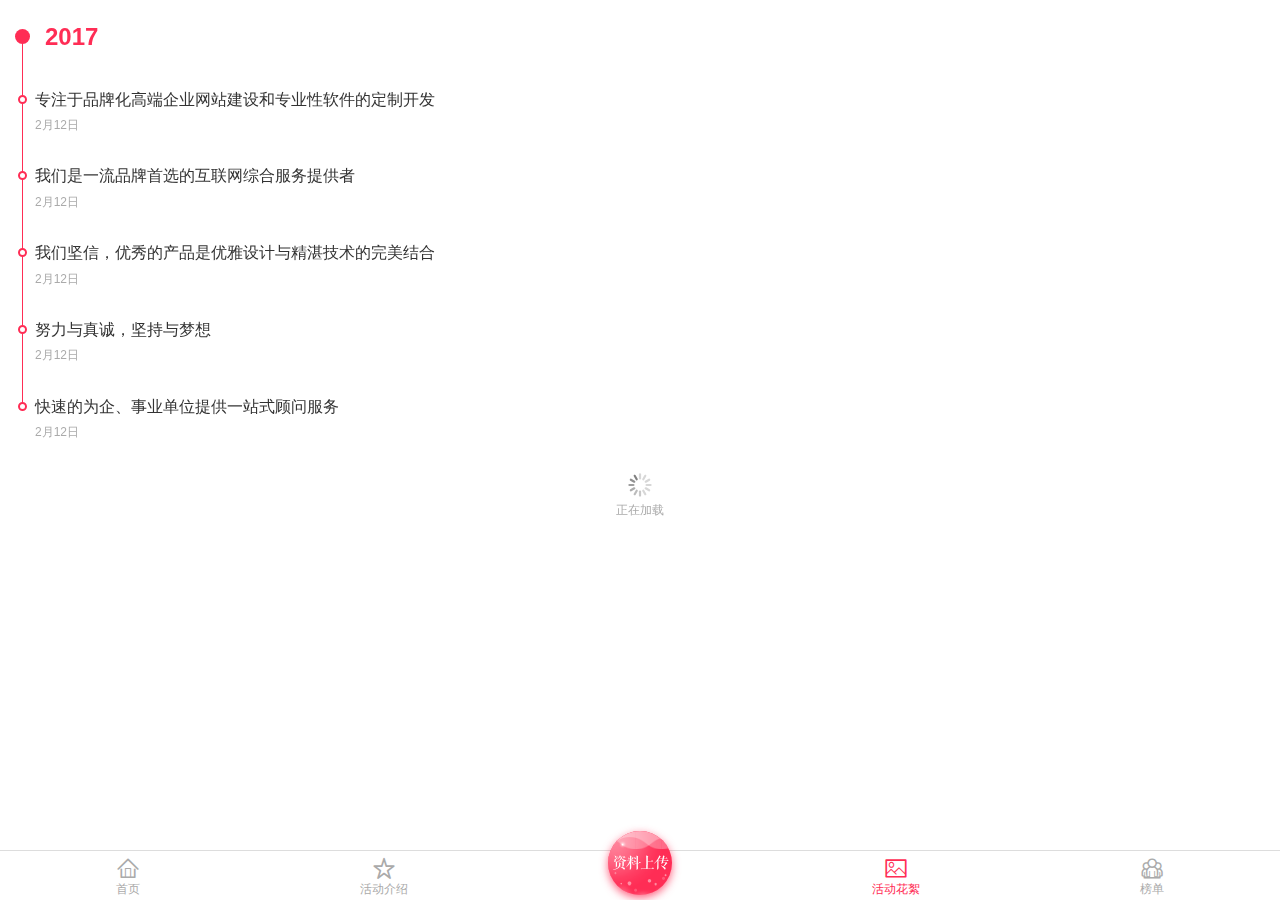
==== news.html @ be02c13d "2017-7-26" ====
<!DOCTYPE html>
<html>

<head>
    <meta charset="utf-8">
    <meta name="viewport" content="width=device-width, initial-scale=1, maximum-scale=1, minimum-scale=1, user-scalable=no, minimal-ui">
    <meta name="apple-mobile-web-app-status-bar-style" content="black">
    <meta name="apple-mobile-web-app-capable" content="yes">
    <meta name="format-detection" content="telephone=no">
    <title>活动花絮</title>
    <!-- CSS -->
    <link rel="stylesheet" href="icofont/style.css">
    <link rel="stylesheet" href="css/style.min.css">
    <!-- JS -->
    <script type="text/javascript" src="js/system.js"></script>

</head>


<body onload="loaded()">
    <!-- footer start -->
    <footer class="navbar">
        <div class="item waves-effect " data-href="index.html">
            <i class="icon-home"></i>
            <p>首页</p>
        </div>
        <div class="item waves-effect " data-href="about.html">
            <i class="icon-star"></i>
            <p>活动介绍</p>
        </div>
        <div class="item" data-href="upload.html">
            <div class="important-button">
                <div class="important-button-wave-1"></div>
                <div class="important-button-wave-2"></div>
                <div class="important-button-bubble-1"></div>
                <div class="important-button-bubble-2"></div>
                <img class="important-button-image" src="img/important-button-1.png" alt="">
                <img class="important-button-image" src="img/important-button-upload.png" alt="">
            </div>
        </div>
        <div class="item waves-effect active" data-href="news.html">
            <i class="icon-picture"></i>
            <p>活动花絮</p>
        </div>
        <div class="item waves-effect " data-href="rank.html">
            <i class="icon-group"></i>
            <p>榜单</p>
        </div>
    </footer>

    <!-- footer over -->
    <!-- main start -->
    <div class="main">
        <div class="scroller">
            <!-- list start -->
            <div class="list-news">
                <h2 class="year">2017</h2>
                <div class="item waves-effect" data-href="news-content.html">
                    <p class="title">专注于品牌化高端企业网站建设和专业性软件的定制开发</p>
                    <span class="date">2月12日</span>
                </div>
                <div class="item waves-effect" data-href="news-content.html">
                    <p class="title">我们是一流品牌首选的互联网综合服务提供者</p>
                    <span class="date">2月12日</span>
                </div>
                <div class="item waves-effect" data-href="news-content.html">
                    <p class="title">我们坚信，优秀的产品是优雅设计与精湛技术的完美结合</p>
                    <span class="date">2月12日</span>
                </div>
                <div class="item waves-effect" data-href="news-content.html">
                    <p class="title">努力与真诚，坚持与梦想</p>
                    <span class="date">2月12日</span>
                </div>
                <div class="item waves-effect" data-href="news-content.html">
                    <p class="title">快速的为企、事业单位提供一站式顾问服务</p>
                    <span class="date">2月12日</span>
                </div>
            </div>
            <div class="preloader">
                <div class="preloader-icon spin"></div>
                <p>正在加载</p>
            </div>
            <!-- list over -->
        </div>
    </div>
    <!-- main over -->

    <!-- JavaScript start -->
    <script type="text/javascript" src="js/jquery-1.9.1.min.js"></script>
    <script type="text/javascript" src="js/nprogress/nprogress.js"></script>
    <script type="text/javascript" src="js/iscroll/iscroll-probe.js"></script>
    <script type="text/javascript" src="js/swiper/swiper.min.js"></script>
    <script type="text/javascript" src="js/masonry/masonry.pkgd.min.js"></script>
    <script type="text/javascript" src="js/imagesloaded/imagesloaded.pkgd.min.js"></script>
    <script type="text/javascript" src="js/modalEffects/classie.js"></script>
    <script type="text/javascript" src="js/modalEffects/modalEffects.js"></script>
    <script type="text/javascript" src="js/waves/waves.min.js"></script>
    <script type="text/javascript" src="js/scripts.js"></script>
    <!-- JavaScript over -->

</body>

</html>
---- icofont/style.css ----
@font-face {
  font-family: 'icomoon';
  src:  url('fonts/icomoon.eot?hf4n5t');
  src:  url('fonts/icomoon.eot?hf4n5t#iefix') format('embedded-opentype'),
    url('fonts/icomoon.ttf?hf4n5t') format('truetype'),
    url('fonts/icomoon.woff?hf4n5t') format('woff'),
    url('fonts/icomoon.svg?hf4n5t#icomoon') format('svg');
  font-weight: normal;
  font-style: normal;
}

i {
  /* use !important to prevent issues with browser extensions that change fonts */
  font-family: 'icomoon' !important;
  speak: none;
  font-style: normal;
  font-weight: normal;
  font-variant: normal;
  text-transform: none;
  line-height: 1;

  /* Better Font Rendering =========== */
  -webkit-font-smoothing: antialiased;
  -moz-osx-font-smoothing: grayscale;
}

.icon-star:before {
  content: "\e900";
}
.icon-arrow-down:before {
  content: "\e902";
}
.icon-arrow-up:before {
  content: "\e903";
}
.icon-go:before {
  content: "\e904";
}
.icon-back:before {
  content: "\e905";
}
.icon-checkmark:before {
  content: "\e90a";
}
.icon-cancel:before {
  content: "\e90b";
}
.icon-plus:before {
  content: "\e913";
}
.icon-minus:before {
  content: "\e914";
}
.icon-cancel-2:before {
  content: "\e922";
}
.icon-prohibit:before {
  content: "\e924";
}
.icon-warning:before {
  content: "\e925";
}
.icon-group:before {
  content: "\e910";
}
.icon-search:before {
  content: "\e912";
}
.icon-picture:before {
  content: "\e923";
}
.icon-home:before {
  content: "\e901";
}
.icon-order-checkmark:before {
  content: "\e911";
}
.icon-order-cancel:before {
  content: "\e915";
}
.icon-gift:before {
  content: "\e907";
}
.icon-vote:before {
  content: "\e908";
}
.icon-fire:before {
  content: "\e906";
}
---- css/style.min.css ----
body,button,input,select,textarea{font-family:PingFang SC,Roboto,"Segoe UI","Helvetica Neue",Helvetica,Arial,sans-serif}.main,button,input,select,textarea{-webkit-box-sizing:border-box;background-color:#FFF}.alert,.preloader,.waves-circle,footer.navbar .item{text-align:center}.md-modal,img{max-width:100%}.flex-direction-column,.list .inner,.prompt{-webkit-box-orient:vertical;-webkit-box-direction:normal}*{-webkit-tap-highlight-color:transparent;-webkit-touch-callout:none}a,abbr,acronym,address,article,aside,audio,b,big,blockquote,body,button,canvas,caption,cite,code,dd,del,details,dfn,div,dl,dt,em,embed,fieldset,figcaption,figure,footer,form,h1,h2,h3,h4,h5,h6,header,hgroup,html,i,iframe,img,input,ins,kbd,label,legend,li,mark,menu,nav,object,ol,output,p,pre,q,ruby,s,samp,section,select,small,span,strike,strong,sub,summary,sup,table,tbody,td,textarea,tfoot,th,thead,time,tr,tt,u,ul,var,video{margin:0;padding:0}article,aside,details,figcaption,figure,footer,header,hgroup,main,nav,section,summary{display:block}html{-webkit-text-size-adjust:none;-ms-text-size-adjust:none;text-size-adjust:none}body,html{width:100%;height:100%}body{-webkit-user-select:none;-ms-user-select:none;-moz-user-select:none;user-select:none;-webkit-font-smoothing:antialiased;font-smoothing:antialiased;text-rendering:optimizeLegibility;-webkit-user-drag:none;-ms-touch-action:manipulation;touch-action:manipulation;word-wrap:break-word;overflow:hidden;font-size:16px;line-height:1.4;color:#333}a{text-decoration:none}a,button,img,input,select,textarea{border:0;outline:0}img{height:auto}textarea{resize:none;overflow:auto}button,input[type=button],input[type=reset],input[type=submit]{line-height:1}table{border-spacing:0;border-collapse:collapse}ul{list-style:none}em,i{font-style:normal}b,strong{font-weight:700}h1{font-size:30px}h2{font-size:24px}h3{font-size:18px}h4{font-size:16px}h5{font-size:14px}h6{font-size:12px}button,input,select,textarea{box-sizing:border-box;-webkit-appearance:none;-moz-appearance:none;appearance:none;font-size:16px}::-webkit-input-placeholder{color:#aaa;line-height:normal}[class*=icon-]:before,[class^=icon-]:before{font-family:icomoon!important;speak:none;display:block;line-height:1;font-style:normal;font-weight:400;font-variant:normal;text-transform:none;-webkit-font-smoothing:antialiased;-moz-osx-font-smoothing:grayscale}.main{-ms-box-sizing:border-box;box-sizing:border-box;position:absolute;z-index:1;top:0;left:0;right:0;bottom:0;overflow:hidden}footer.footer,footer.footer .footer-inner{-webkit-box-sizing:border-box;-ms-box-sizing:border-box}.main-gray{background-color:#F5F6F7}footer.footer,footer.navbar{bottom:0;left:0;background-color:#FFF;border-top:1px solid #DDD;z-index:2}footer.footer{box-sizing:border-box;position:absolute;width:100%;height:50px}footer.footer .footer-inner{box-sizing:border-box;display:-webkit-flex;display:-ms-flexbox;display:-webkit-box;display:flex;-webkit-align-items:center;-ms-flex-align:center;-webkit-box-align:center;align-items:center;-webkit-justify-content:space-between;-ms-justify-content:space-between;-webkit-box-pack:justify;-ms-flex-pack:justify;justify-content:space-between;height:49px;min-height:49px;padding:0 15px}footer.footer .cart{position:relative;margin-top:5px;padding-top:7px;color:#aeaeae}footer.footer .cart p{font-size:16px}footer.footer .cart .icon{width:24px;height:24px;color:#aeaeae;background-size:cover;background-position:center;background-repeat:no-repeat;background-image:url(../img/tabbar-icon-2@2x.png)}footer.footer .cart.active .icon{background-image:url(../img/tabbar-icon-2-active@2x.png)}footer.navbar{-webkit-box-sizing:border-box;-ms-box-sizing:border-box;box-sizing:border-box;display:-webkit-flex;display:-ms-flexbox;display:-webkit-box;display:flex;-webkit-align-items:stretch;-ms-flex-align:stretch;-webkit-box-align:stretch;align-items:stretch;position:absolute;width:100%;height:50px}footer.navbar .item{-webkit-flex:1;-ms-flex:1;-webkit-box-flex:1;flex:1;position:relative;padding-top:6px;color:#aaa}.alert,footer.navbar .item.active{color:#ff2d55}footer.navbar .item p{font-size:12px}footer.navbar .item i{display:block;width:22px;height:22px;margin:0 auto 2px;font-size:22px}.alert-block,.swiper-wrapper{display:-webkit-box;display:-ms-flexbox;display:-webkit-flex}#nprogress,footer.navbar~.main{margin-bottom:50px}footer.navbar .badge{position:absolute;left:-webkit-calc(50% + 5px);left:calc(50% + 5px);bottom:-webkit-calc(50% + 6px);bottom:calc(50% + 6px)}.spacing{height:15px}.scroller{-webkit-transform:translateZ(0);transform:translateZ(0);position:absolute;width:100%;min-height:100%}.iScrollVerticalScrollbar{position:absolute;z-index:2;top:3px;right:3px;bottom:3px;width:3px;overflow:hidden}.iScrollVerticalScrollbar.iScrollBothScrollbars{bottom:18px}.iScrollVerticalScrollbar .iScrollIndicator{position:absolute;width:100%;border-radius:3px;background-color:rgba(0,0,0,.3)}.bottom-modal-scroll{position:relative;z-index:1;width:100%;overflow:hidden}#nprogress,.toast{position:absolute}.nprogress-fade{-webkit-transition:all .3s linear;transition:all .3s linear;opacity:1}.nprogress-out{opacity:0}#nprogress{pointer-events:none;top:0;left:0;right:0;bottom:0;z-index:0}#nprogress .spinner{position:absolute;top:50%;left:50%;margin-top:-10px;margin-left:-10px}#nprogress .spinner-icon{width:20px;height:20px;-webkit-box-sizing:border-box;box-sizing:border-box;border:2px solid transparent;border-top-color:#ff2d55;border-left-color:#ff2d55;border-right-color:#ff2d55;border-radius:50%;-webkit-animation:nprogress-spinner .5s linear infinite;animation:nprogress-spinner .5s linear infinite}.modal-title,.toast{-webkit-box-sizing:border-box}@-webkit-keyframes nprogress-spinner{0%{-webkit-transform:rotate(0)}100%{-webkit-transform:rotate(360deg)}}@keyframes nprogress-spinner{0%{-webkit-transform:rotate(0);transform:rotate(0)}100%{-webkit-transform:rotate(360deg);transform:rotate(360deg)}}.alert{font-size:14px;padding:15px}.alert-red{color:#E74C3C}.alert-gray{color:#999}.alert-block{display:flex;-webkit-align-items:center;-ms-flex-align:center;-webkit-box-align:center;align-items:center;-webkit-justify-content:space-between;-ms-justify-content:space-between;-webkit-box-pack:justify;-ms-flex-pack:justify;justify-content:space-between;padding:12px;font-size:14px;color:#FFF;background-color:#ff2d55}.alert-block-orange{color:#FFF;background-color:#E67E22}span.label{display:-webkit-inline-box;display:-webkit-inline-flex;display:-ms-inline-flexbox;display:inline-flex;margin-right:5px;padding:0 6px;color:#FFF;background-color:#ff2d55;border-radius:4px;border:1px solid #ff2d55}span.label-red{background-color:#E74C3C}span.label-orange{background-color:#E67E22}span.label-yellow{background-color:#F1C40F}span.label-blue{background-color:#3498DB}span.label-outline{color:#ff2d55;border:1px solid #ff2d55;background-color:transparent}span.label-outline-gray{color:#aaa;border-color:#DDD}span.label-outline-red{color:#E74C3C;border-color:#E74C3C}span.label-outline-orange{color:#E67E22;border-color:#E67E22}span.label-outline-yellow{color:#F1C40F;border-color:#F1C40F}span.label-outline-blue{color:#3498DB;border-color:#3498DB}span.label-clear{padding:0;color:#ff2d55;background-color:transparent}span.label-round{padding-left:12px;padding-right:12px;border-radius:100px}span.label-large{line-height:26px}span.label-small{line-height:22px;font-size:14px}span.label-small.label-round{padding-left:8px;padding-right:8px}span.label-small.label-cancel{padding-right:4px}span.label-small.label-cancel i{margin-left:3px;font-size:16px;height:16px;margin-top:3px}span.label-mini{line-height:18px;font-size:12px}span.label-mini.label-round{padding-left:8px;padding-right:8px}span.label-mini.left-icon i{margin-right:3px;margin-top:3px}span.label-mini.right-icon i{margin-left:2px}span.label-cancel i{color:#E74C3C}span.label-cancel.active i{opacity:.5}span.label-translucent{opacity:.3}.badge{padding:2px 4px;color:#FFF;line-height:1;font-size:12px;border-radius:100px;background-color:#E74C3C}.toast{box-sizing:border-box;z-index:99;top:50%;left:15px;right:15px;padding:15px;color:#FFF;border-radius:4px;background-color:rgba(0,0,0,.75);pointer-events:none;-webkit-transition:all .3s ease-out;transition:all .3s ease-out;opacity:0;visibility:hidden;-webkit-transform:scale(.95) translateY(-50%);-ms-transform:scale(.95) translateY(-50%);transform:scale(.95) translateY(-50%)}.swiper-slide,.swiper-wrapper{position:relative;width:100%;height:100%}.toast.show{opacity:1;visibility:visible;-webkit-transform:scale(1) translateY(-50%);-ms-transform:scale(1) translateY(-50%);transform:scale(1) translateY(-50%)}.toast.toast-top{top:0;opacity:1;-webkit-transform:scale(1) translateY(-100%);-ms-transform:scale(1) translateY(-100%);transform:scale(1) translateY(-100%)}.toast.toast-top.show{top:15px;-webkit-transform:scale(1) translateY(0);-ms-transform:scale(1) translateY(0);transform:scale(1) translateY(0)}.toast.toast-bottom{top:auto;bottom:0;opacity:1;-webkit-transform:scale(1) translateY(100%);-ms-transform:scale(1) translateY(100%);transform:scale(1) translateY(100%)}.toast.toast-bottom.show{bottom:15px;-webkit-transform:scale(1) translateY(0);-ms-transform:scale(1) translateY(0);transform:scale(1) translateY(0)}.preloader{padding:15px 15px 30px}.preloader p{color:#aaa;font-size:12px}.preloader-icon{-webkit-transform-origin:50%;-ms-transform-origin:50%;transform-origin:50%;width:24px;height:24px;margin:0 auto 5px}.preloader-icon:after{display:block;content:"";width:100%;height:100%;background-image:url("data:image/svg+xml;charset=utf-8,%3Csvg%20viewBox%3D'0%200%20120%20120'%20xmlns%3D'http%3A%2F%2Fwww.w3.org%2F2000%2Fsvg'%20xmlns%3Axlink%3D'http%3A%2F%2Fwww.w3.org%2F1999%2Fxlink'%3E%3Cdefs%3E%3Cline%20id%3D'l'%20x1%3D'60'%20x2%3D'60'%20y1%3D'7'%20y2%3D'27'%20stroke%3D'%236c6c6c'%20stroke-width%3D'11'%20stroke-linecap%3D'round'%2F%3E%3C%2Fdefs%3E%3Cg%3E%3Cuse%20xlink%3Ahref%3D'%23l'%20opacity%3D'.27'%2F%3E%3Cuse%20xlink%3Ahref%3D'%23l'%20opacity%3D'.27'%20transform%3D'rotate(30%2060%2C60)'%2F%3E%3Cuse%20xlink%3Ahref%3D'%23l'%20opacity%3D'.27'%20transform%3D'rotate(60%2060%2C60)'%2F%3E%3Cuse%20xlink%3Ahref%3D'%23l'%20opacity%3D'.27'%20transform%3D'rotate(90%2060%2C60)'%2F%3E%3Cuse%20xlink%3Ahref%3D'%23l'%20opacity%3D'.27'%20transform%3D'rotate(120%2060%2C60)'%2F%3E%3Cuse%20xlink%3Ahref%3D'%23l'%20opacity%3D'.27'%20transform%3D'rotate(150%2060%2C60)'%2F%3E%3Cuse%20xlink%3Ahref%3D'%23l'%20opacity%3D'.37'%20transform%3D'rotate(180%2060%2C60)'%2F%3E%3Cuse%20xlink%3Ahref%3D'%23l'%20opacity%3D'.46'%20transform%3D'rotate(210%2060%2C60)'%2F%3E%3Cuse%20xlink%3Ahref%3D'%23l'%20opacity%3D'.56'%20transform%3D'rotate(240%2060%2C60)'%2F%3E%3Cuse%20xlink%3Ahref%3D'%23l'%20opacity%3D'.66'%20transform%3D'rotate(270%2060%2C60)'%2F%3E%3Cuse%20xlink%3Ahref%3D'%23l'%20opacity%3D'.75'%20transform%3D'rotate(300%2060%2C60)'%2F%3E%3Cuse%20xlink%3Ahref%3D'%23l'%20opacity%3D'.85'%20transform%3D'rotate(330%2060%2C60)'%2F%3E%3C%2Fg%3E%3C%2Fsvg%3E");background-position:50%;background-size:100%;background-repeat:no-repeat}.preloader-icon.spin:after{-webkit-animation:spin 1s steps(12,end) infinite;animation:spin 1s steps(12,end) infinite}.animated{-webkit-animation-duration:1s;animation-duration:1s;-webkit-animation-fill-mode:both;animation-fill-mode:both}.delay-short{-webkit-animation-delay:.5s;animation-delay:.5s}.delay-medium{-webkit-animation-delay:1s;animation-delay:1s}.delay-long{-webkit-animation-delay:1.5s;animation-delay:1.5s}@-webkit-keyframes fadeIn{0%{opacity:0}100%{opacity:1}}@keyframes fadeIn{0%{opacity:0}100%{opacity:1}}.fadeIn{-webkit-animation-name:fadeIn;animation-name:fadeIn}@-webkit-keyframes bounceIn{20%,40%,60%,80%,from,to{-webkit-animation-timing-function:cubic-bezier(.215,.61,.355,1);animation-timing-function:cubic-bezier(.215,.61,.355,1)}0%{opacity:0;-webkit-transform:scale3d(.3,.3,.3);transform:scale3d(.3,.3,.3)}20%{-webkit-transform:scale3d(1.1,1.1,1.1);transform:scale3d(1.1,1.1,1.1)}40%{-webkit-transform:scale3d(.9,.9,.9);transform:scale3d(.9,.9,.9)}60%{opacity:1;-webkit-transform:scale3d(1.03,1.03,1.03);transform:scale3d(1.03,1.03,1.03)}80%{-webkit-transform:scale3d(.97,.97,.97);transform:scale3d(.97,.97,.97)}to{opacity:1;-webkit-transform:scale3d(1,1,1);transform:scale3d(1,1,1)}}@keyframes bounceIn{20%,40%,60%,80%,from,to{-webkit-animation-timing-function:cubic-bezier(.215,.61,.355,1);animation-timing-function:cubic-bezier(.215,.61,.355,1)}0%{opacity:0;-webkit-transform:scale3d(.3,.3,.3);transform:scale3d(.3,.3,.3)}20%{-webkit-transform:scale3d(1.1,1.1,1.1);transform:scale3d(1.1,1.1,1.1)}40%{-webkit-transform:scale3d(.9,.9,.9);transform:scale3d(.9,.9,.9)}60%{opacity:1;-webkit-transform:scale3d(1.03,1.03,1.03);transform:scale3d(1.03,1.03,1.03)}80%{-webkit-transform:scale3d(.97,.97,.97);transform:scale3d(.97,.97,.97)}to{opacity:1;-webkit-transform:scale3d(1,1,1);transform:scale3d(1,1,1)}}.bounceIn{-webkit-animation-name:bounceIn;animation-name:bounceIn;-webkit-animation-duration:.75s;animation-duration:.75s}@-webkit-keyframes fadeInUp{from{opacity:0;-webkit-transform:translate3d(0,40px,0);transform:translate3d(0,40px,0)}to{opacity:1;-webkit-transform:none;transform:none}}@keyframes fadeInUp{from{opacity:0;-webkit-transform:translate3d(0,40px,0);transform:translate3d(0,40px,0)}to{opacity:1;-webkit-transform:none;transform:none}}.fadeInUp{-webkit-animation-name:fadeInUp;animation-name:fadeInUp}@-webkit-keyframes fadeInDown{from{opacity:0;-webkit-transform:translate3d(0,-40px,0);transform:translate3d(0,-40px,0)}to{opacity:1;-webkit-transform:none;transform:none}}@keyframes fadeInDown{from{opacity:0;-webkit-transform:translate3d(0,-40px,0);transform:translate3d(0,-40px,0)}to{opacity:1;-webkit-transform:none;transform:none}}.fadeInDown{-webkit-animation-name:fadeInDown;animation-name:fadeInDown}@-webkit-keyframes spin{100%{-webkit-transform:rotate(360deg)}}@keyframes spin{100%{-webkit-transform:rotate(360deg);transform:rotate(360deg)}}.swiper-container{margin:0 auto;position:relative;overflow:hidden;z-index:1}.swiper-container-no-flexbox .swiper-slide{float:left}.swiper-container-vertical>.swiper-wrapper{-webkit-box-orient:vertical;-ms-flex-direction:column;-webkit-flex-direction:column;flex-direction:column}.swiper-wrapper{z-index:1;display:flex;-webkit-transition-property:-webkit-transform;transition-property:-webkit-transform;transition-property:transform;transition-property:transform,-webkit-transform;-webkit-box-sizing:content-box;box-sizing:content-box}.modal-title,.swiper-pagination{display:-webkit-flex;display:-ms-flexbox;display:-webkit-box}.swiper-container-android .swiper-slide,.swiper-wrapper{-webkit-transform:translate3d(0,0,0);-ms-transform:translate3d(0,0,0);transform:translate3d(0,0,0)}.swiper-container-multirow>.swiper-wrapper{-webkit-box-lines:multiple;-moz-box-lines:multiple;-ms-flex-wrap:wrap;-webkit-flex-wrap:wrap;flex-wrap:wrap}.swiper-container-free-mode>.swiper-wrapper{-webkit-transition-timing-function:ease-out;transition-timing-function:ease-out;margin:0 auto}.swiper-slide{-webkit-flex-shrink:0;-ms-flex:0 0 auto;-ms-flex-negative:0;flex-shrink:0}.swiper-container-autoheight,.swiper-container-autoheight .swiper-slide{height:auto}.swiper-container-autoheight .swiper-wrapper{-webkit-box-align:start;-ms-flex-align:start;-webkit-align-items:flex-start;align-items:flex-start;-webkit-transition-property:-webkit-transform,height;-webkit-transition-property:height,-webkit-transform;transition-property:height,-webkit-transform;transition-property:transform,height;transition-property:transform,height,-webkit-transform}.swiper-container .swiper-notification{position:absolute;left:0;top:0;pointer-events:none;opacity:0;z-index:-1000}.swiper-wp8-horizontal{-ms-touch-action:pan-y;touch-action:pan-y}.swiper-wp8-vertical{-ms-touch-action:pan-x;touch-action:pan-x}.swiper-button-next,.swiper-button-prev{position:absolute;top:50%;width:27px;height:44px;margin-top:-22px;z-index:10;cursor:pointer;background-size:27px 44px;background-position:center;background-repeat:no-repeat}.swiper-button-next.swiper-button-disabled,.swiper-button-prev.swiper-button-disabled{opacity:.35;cursor:auto;pointer-events:none}.swiper-button-prev,.swiper-container-rtl .swiper-button-next{background-image:url("data:image/svg+xml;charset=utf-8,%3Csvg%20xmlns%3D'http%3A%2F%2Fwww.w3.org%2F2000%2Fsvg'%20viewBox%3D'0%200%2027%2044'%3E%3Cpath%20d%3D'M0%2C22L22%2C0l2.1%2C2.1L4.2%2C22l19.9%2C19.9L22%2C44L0%2C22L0%2C22L0%2C22z'%20fill%3D'%23007aff'%2F%3E%3C%2Fsvg%3E");left:10px;right:auto}.swiper-button-prev.swiper-button-black,.swiper-container-rtl .swiper-button-next.swiper-button-black{background-image:url("data:image/svg+xml;charset=utf-8,%3Csvg%20xmlns%3D'http%3A%2F%2Fwww.w3.org%2F2000%2Fsvg'%20viewBox%3D'0%200%2027%2044'%3E%3Cpath%20d%3D'M0%2C22L22%2C0l2.1%2C2.1L4.2%2C22l19.9%2C19.9L22%2C44L0%2C22L0%2C22L0%2C22z'%20fill%3D'%23000000'%2F%3E%3C%2Fsvg%3E")}.swiper-button-prev.swiper-button-white,.swiper-container-rtl .swiper-button-next.swiper-button-white{background-image:url("data:image/svg+xml;charset=utf-8,%3Csvg%20xmlns%3D'http%3A%2F%2Fwww.w3.org%2F2000%2Fsvg'%20viewBox%3D'0%200%2027%2044'%3E%3Cpath%20d%3D'M0%2C22L22%2C0l2.1%2C2.1L4.2%2C22l19.9%2C19.9L22%2C44L0%2C22L0%2C22L0%2C22z'%20fill%3D'%23ffffff'%2F%3E%3C%2Fsvg%3E")}.swiper-button-next,.swiper-container-rtl .swiper-button-prev{background-image:url("data:image/svg+xml;charset=utf-8,%3Csvg%20xmlns%3D'http%3A%2F%2Fwww.w3.org%2F2000%2Fsvg'%20viewBox%3D'0%200%2027%2044'%3E%3Cpath%20d%3D'M27%2C22L27%2C22L5%2C44l-2.1-2.1L22.8%2C22L2.9%2C2.1L5%2C0L27%2C22L27%2C22z'%20fill%3D'%23007aff'%2F%3E%3C%2Fsvg%3E");right:10px;left:auto}.swiper-button-next.swiper-button-black,.swiper-container-rtl .swiper-button-prev.swiper-button-black{background-image:url("data:image/svg+xml;charset=utf-8,%3Csvg%20xmlns%3D'http%3A%2F%2Fwww.w3.org%2F2000%2Fsvg'%20viewBox%3D'0%200%2027%2044'%3E%3Cpath%20d%3D'M27%2C22L27%2C22L5%2C44l-2.1-2.1L22.8%2C22L2.9%2C2.1L5%2C0L27%2C22L27%2C22z'%20fill%3D'%23000000'%2F%3E%3C%2Fsvg%3E")}.swiper-button-next.swiper-button-white,.swiper-container-rtl .swiper-button-prev.swiper-button-white{background-image:url("data:image/svg+xml;charset=utf-8,%3Csvg%20xmlns%3D'http%3A%2F%2Fwww.w3.org%2F2000%2Fsvg'%20viewBox%3D'0%200%2027%2044'%3E%3Cpath%20d%3D'M27%2C22L27%2C22L5%2C44l-2.1-2.1L22.8%2C22L2.9%2C2.1L5%2C0L27%2C22L27%2C22z'%20fill%3D'%23ffffff'%2F%3E%3C%2Fsvg%3E")}.swiper-pagination{display:flex;-webkit-align-items:center;-ms-flex-align:center;-webkit-box-align:center;align-items:center;-webkit-justify-content:center;-ms-justify-content:center;-webkit-box-pack:center;-ms-flex-pack:center;justify-content:center;position:absolute;padding:12px 0;-webkit-transition:.3s;transition:.3s;-webkit-transform:translate3d(0,0,0);-ms-transform:translate3d(0,0,0);transform:translate3d(0,0,0);z-index:2}.swiper-pagination.swiper-pagination-hidden{opacity:0}.swiper-container-horizontal>.swiper-pagination-bullets,.swiper-pagination-custom,.swiper-pagination-fraction{left:0;bottom:0;width:100%}.swiper-pagination-bullet{width:6px;height:6px;display:inline-block;border-radius:100%;background-color:#000;opacity:.15}button.swiper-pagination-bullet{border:none;margin:0;padding:0;-webkit-box-shadow:none;box-shadow:none;-moz-appearance:none;-ms-appearance:none;-webkit-appearance:none;appearance:none}.swiper-pagination-clickable .swiper-pagination-bullet{cursor:pointer}.swiper-pagination-bullet-active{opacity:1;background:#ff2d55}.swiper-container-vertical>.swiper-pagination-bullets{right:10px;top:50%;-webkit-transform:translate3d(0,-50%,0);-ms-transform:translate3d(0,-50%,0);transform:translate3d(0,-50%,0)}.swiper-container-vertical>.swiper-pagination-bullets .swiper-pagination-bullet{margin:5px 0;display:block}.swiper-container-horizontal>.swiper-pagination-bullets .swiper-pagination-bullet{margin:0 3px}.swiper-pagination-progress{background:rgba(0,0,0,.25);position:absolute}.swiper-pagination-progress .swiper-pagination-progressbar{background:#ff2d55;position:absolute;left:0;top:0;width:100%;height:100%;-webkit-transform:scale(0);-ms-transform:scale(0);transform:scale(0);-webkit-transform-origin:left top;-ms-transform-origin:left top;transform-origin:left top}.swiper-container-rtl .swiper-pagination-progress .swiper-pagination-progressbar{-webkit-transform-origin:right top;-ms-transform-origin:right top;transform-origin:right top}.swiper-container-horizontal>.swiper-pagination-progress{width:100%;height:4px;left:0;top:0}.swiper-container-vertical>.swiper-pagination-progress{width:4px;height:100%;left:0;top:0}.swiper-pagination-progress.swiper-pagination-white{background:rgba(255,255,255,.5)}.swiper-pagination-progress.swiper-pagination-white .swiper-pagination-progressbar{background:#fff}.swiper-pagination-progress.swiper-pagination-black .swiper-pagination-progressbar{background:#000}.swiper-container-3d{-webkit-perspective:1200px;perspective:1200px}.swiper-container-3d .swiper-cube-shadow,.swiper-container-3d .swiper-slide,.swiper-container-3d .swiper-slide-shadow-bottom,.swiper-container-3d .swiper-slide-shadow-left,.swiper-container-3d .swiper-slide-shadow-right,.swiper-container-3d .swiper-slide-shadow-top,.swiper-container-3d .swiper-wrapper{-webkit-transform-style:preserve-3d;transform-style:preserve-3d}.swiper-container-3d .swiper-slide-shadow-bottom,.swiper-container-3d .swiper-slide-shadow-left,.swiper-container-3d .swiper-slide-shadow-right,.swiper-container-3d .swiper-slide-shadow-top{position:absolute;left:0;top:0;width:100%;height:100%;pointer-events:none;z-index:10}.swiper-container-3d .swiper-slide-shadow-left{background-image:-webkit-gradient(linear,right top,left top,from(rgba(0,0,0,.5)),to(transparent));background-image:linear-gradient(to left,rgba(0,0,0,.5),transparent)}.swiper-container-3d .swiper-slide-shadow-right{background-image:-webkit-gradient(linear,left top,right top,from(rgba(0,0,0,.5)),to(transparent));background-image:linear-gradient(to right,rgba(0,0,0,.5),transparent)}.swiper-container-3d .swiper-slide-shadow-top{background-image:-webkit-linear-gradient(bottom,rgba(0,0,0,.5),transparent);background-image:-webkit-gradient(linear,left bottom,left top,from(rgba(0,0,0,.5)),to(transparent));background-image:linear-gradient(to top,rgba(0,0,0,.5),transparent)}.swiper-container-3d .swiper-slide-shadow-bottom{background-image:-webkit-linear-gradient(top,rgba(0,0,0,.5),transparent);background-image:-webkit-gradient(linear,left top,left bottom,from(rgba(0,0,0,.5)),to(transparent));background-image:linear-gradient(to bottom,rgba(0,0,0,.5),transparent)}.swiper-container-coverflow .swiper-wrapper,.swiper-container-flip .swiper-wrapper{-ms-perspective:1200px}.swiper-container-cube,.swiper-container-flip{overflow:visible}.swiper-container-cube .swiper-slide,.swiper-container-flip .swiper-slide{pointer-events:none;-webkit-backface-visibility:hidden;backface-visibility:hidden;z-index:1}.swiper-container-cube .swiper-slide .swiper-slide,.swiper-container-flip .swiper-slide .swiper-slide{pointer-events:none}.swiper-container-cube .swiper-slide-active,.swiper-container-cube .swiper-slide-active .swiper-slide-active,.swiper-container-flip .swiper-slide-active,.swiper-container-flip .swiper-slide-active .swiper-slide-active{pointer-events:auto}.swiper-container-cube .swiper-slide-shadow-bottom,.swiper-container-cube .swiper-slide-shadow-left,.swiper-container-cube .swiper-slide-shadow-right,.swiper-container-cube .swiper-slide-shadow-top,.swiper-container-flip .swiper-slide-shadow-bottom,.swiper-container-flip .swiper-slide-shadow-left,.swiper-container-flip .swiper-slide-shadow-right,.swiper-container-flip .swiper-slide-shadow-top{z-index:0;-webkit-backface-visibility:hidden;backface-visibility:hidden}.swiper-container-cube .swiper-slide{visibility:hidden;-webkit-transform-origin:0 0;-ms-transform-origin:0 0;transform-origin:0 0;width:100%;height:100%}.swiper-container-cube.swiper-container-rtl .swiper-slide{-webkit-transform-origin:100% 0;-ms-transform-origin:100% 0;transform-origin:100% 0}.swiper-container-cube .swiper-slide-active,.swiper-container-cube .swiper-slide-next,.swiper-container-cube .swiper-slide-next+.swiper-slide,.swiper-container-cube .swiper-slide-prev{pointer-events:auto;visibility:visible}.swiper-container-cube .swiper-cube-shadow{position:absolute;left:0;bottom:0;width:100%;height:100%;background:#000;opacity:.6;-webkit-filter:blur(50px);filter:blur(50px);z-index:0}.swiper-container-fade.swiper-container-free-mode .swiper-slide{-webkit-transition-timing-function:ease-out;transition-timing-function:ease-out}.swiper-container-fade .swiper-slide{pointer-events:none;-webkit-transition-property:opacity;transition-property:opacity}.swiper-container-fade .swiper-slide .swiper-slide{pointer-events:none}.swiper-container-fade .swiper-slide-active,.swiper-container-fade .swiper-slide-active .swiper-slide-active{pointer-events:auto}.swiper-scrollbar{border-radius:10px;position:relative;-ms-touch-action:none;background:rgba(0,0,0,.1)}.swiper-container-horizontal>.swiper-scrollbar{position:absolute;left:1%;bottom:3px;z-index:50;height:5px;width:98%}.swiper-container-vertical>.swiper-scrollbar{position:absolute;right:3px;top:1%;z-index:50;width:5px;height:98%}.swiper-scrollbar-drag{height:100%;width:100%;position:relative;background:rgba(0,0,0,.5);border-radius:10px;left:0;top:0}.modal-button-group .button-clear,.modal-content,.modal-title{background-color:#FFF}.swiper-scrollbar-cursor-drag{cursor:move}.swiper-lazy-preloader{width:24px;height:24px;position:absolute;left:50%;top:50%;margin-left:-12px;margin-top:-12px;z-index:10;-webkit-transform-origin:50%;-ms-transform-origin:50%;transform-origin:50%;-webkit-animation:swiper-preloader-spin 1s steps(12,end) infinite;animation:swiper-preloader-spin 1s steps(12,end) infinite}.swiper-lazy-preloader:after{display:block;content:"";width:100%;height:100%;background-image:url("data:image/svg+xml;charset=utf-8,%3Csvg%20viewBox%3D'0%200%20120%20120'%20xmlns%3D'http%3A%2F%2Fwww.w3.org%2F2000%2Fsvg'%20xmlns%3Axlink%3D'http%3A%2F%2Fwww.w3.org%2F1999%2Fxlink'%3E%3Cdefs%3E%3Cline%20id%3D'l'%20x1%3D'60'%20x2%3D'60'%20y1%3D'7'%20y2%3D'27'%20stroke%3D'%236c6c6c'%20stroke-width%3D'11'%20stroke-linecap%3D'round'%2F%3E%3C%2Fdefs%3E%3Cg%3E%3Cuse%20xlink%3Ahref%3D'%23l'%20opacity%3D'.27'%2F%3E%3Cuse%20xlink%3Ahref%3D'%23l'%20opacity%3D'.27'%20transform%3D'rotate(30%2060%2C60)'%2F%3E%3Cuse%20xlink%3Ahref%3D'%23l'%20opacity%3D'.27'%20transform%3D'rotate(60%2060%2C60)'%2F%3E%3Cuse%20xlink%3Ahref%3D'%23l'%20opacity%3D'.27'%20transform%3D'rotate(90%2060%2C60)'%2F%3E%3Cuse%20xlink%3Ahref%3D'%23l'%20opacity%3D'.27'%20transform%3D'rotate(120%2060%2C60)'%2F%3E%3Cuse%20xlink%3Ahref%3D'%23l'%20opacity%3D'.27'%20transform%3D'rotate(150%2060%2C60)'%2F%3E%3Cuse%20xlink%3Ahref%3D'%23l'%20opacity%3D'.37'%20transform%3D'rotate(180%2060%2C60)'%2F%3E%3Cuse%20xlink%3Ahref%3D'%23l'%20opacity%3D'.46'%20transform%3D'rotate(210%2060%2C60)'%2F%3E%3Cuse%20xlink%3Ahref%3D'%23l'%20opacity%3D'.56'%20transform%3D'rotate(240%2060%2C60)'%2F%3E%3Cuse%20xlink%3Ahref%3D'%23l'%20opacity%3D'.66'%20transform%3D'rotate(270%2060%2C60)'%2F%3E%3Cuse%20xlink%3Ahref%3D'%23l'%20opacity%3D'.75'%20transform%3D'rotate(300%2060%2C60)'%2F%3E%3Cuse%20xlink%3Ahref%3D'%23l'%20opacity%3D'.85'%20transform%3D'rotate(330%2060%2C60)'%2F%3E%3C%2Fg%3E%3C%2Fsvg%3E");background-position:50%;background-size:100%;background-repeat:no-repeat}.swiper-lazy-preloader-white:after{background-image:url("data:image/svg+xml;charset=utf-8,%3Csvg%20viewBox%3D'0%200%20120%20120'%20xmlns%3D'http%3A%2F%2Fwww.w3.org%2F2000%2Fsvg'%20xmlns%3Axlink%3D'http%3A%2F%2Fwww.w3.org%2F1999%2Fxlink'%3E%3Cdefs%3E%3Cline%20id%3D'l'%20x1%3D'60'%20x2%3D'60'%20y1%3D'7'%20y2%3D'27'%20stroke%3D'%23fff'%20stroke-width%3D'11'%20stroke-linecap%3D'round'%2F%3E%3C%2Fdefs%3E%3Cg%3E%3Cuse%20xlink%3Ahref%3D'%23l'%20opacity%3D'.27'%2F%3E%3Cuse%20xlink%3Ahref%3D'%23l'%20opacity%3D'.27'%20transform%3D'rotate(30%2060%2C60)'%2F%3E%3Cuse%20xlink%3Ahref%3D'%23l'%20opacity%3D'.27'%20transform%3D'rotate(60%2060%2C60)'%2F%3E%3Cuse%20xlink%3Ahref%3D'%23l'%20opacity%3D'.27'%20transform%3D'rotate(90%2060%2C60)'%2F%3E%3Cuse%20xlink%3Ahref%3D'%23l'%20opacity%3D'.27'%20transform%3D'rotate(120%2060%2C60)'%2F%3E%3Cuse%20xlink%3Ahref%3D'%23l'%20opacity%3D'.27'%20transform%3D'rotate(150%2060%2C60)'%2F%3E%3Cuse%20xlink%3Ahref%3D'%23l'%20opacity%3D'.37'%20transform%3D'rotate(180%2060%2C60)'%2F%3E%3Cuse%20xlink%3Ahref%3D'%23l'%20opacity%3D'.46'%20transform%3D'rotate(210%2060%2C60)'%2F%3E%3Cuse%20xlink%3Ahref%3D'%23l'%20opacity%3D'.56'%20transform%3D'rotate(240%2060%2C60)'%2F%3E%3Cuse%20xlink%3Ahref%3D'%23l'%20opacity%3D'.66'%20transform%3D'rotate(270%2060%2C60)'%2F%3E%3Cuse%20xlink%3Ahref%3D'%23l'%20opacity%3D'.75'%20transform%3D'rotate(300%2060%2C60)'%2F%3E%3Cuse%20xlink%3Ahref%3D'%23l'%20opacity%3D'.85'%20transform%3D'rotate(330%2060%2C60)'%2F%3E%3C%2Fg%3E%3C%2Fsvg%3E")}@-webkit-keyframes swiper-preloader-spin{100%{-webkit-transform:rotate(360deg)}}@keyframes swiper-preloader-spin{100%{-webkit-transform:rotate(360deg);transform:rotate(360deg)}}.modal-title{-ms-box-sizing:border-box;box-sizing:border-box;display:flex;-webkit-align-items:center;-ms-flex-align:center;-webkit-box-align:center;align-items:center;-webkit-justify-content:space-between;-ms-justify-content:space-between;-webkit-box-pack:justify;-ms-flex-pack:justify;justify-content:space-between;height:50px;padding:0 15px;border-bottom:1px solid #DDD;border-top-left-radius:5px;border-top-right-radius:5px}.modal-title~.modal-content{border-top-left-radius:0;border-top-right-radius:0}.modal-title .md-close{color:#DDD}.modal-content{border-top-left-radius:4px;border-top-right-radius:4px}.modal-content-padding{padding:15px}.modal-button-group{display:-webkit-box;display:-webkit-flex;display:-ms-flexbox;display:flex;-webkit-box-align:center;-webkit-align-items:center;-ms-flex-align:center;align-items:center;-webkit-box-pack:center;-webkit-justify-content:center;-ms-flex-pack:center;justify-content:center;padding:10px 15px;border-top:1px solid #DDD}.modal-button-group .statistics{-webkit-box-flex:1;-webkit-flex:1;-ms-flex:1;flex:1;font-size:12px}.modal-button-group .statistics em{margin-left:10px}.modal-button-group .button-box{width:40%}.modal-button-group .button{border-radius:0;border-bottom:1px solid #DDD}.modal-button-group .button-smooth{border-radius:100px}.md-modal{position:fixed;top:50%;left:50%;width:50%;min-width:70%;height:auto;z-index:99;visibility:hidden;-webkit-backface-visibility:hidden;backface-visibility:hidden;-webkit-transform:translateX(-50%) translateY(-50%);-ms-transform:translateX(-50%) translateY(-50%);transform:translateX(-50%) translateY(-50%)}.md-main{position:relative;margin:0 auto}.md-perspective,.md-perspective body{height:100%;overflow:hidden}.md-perspective body{-webkit-perspective:600px;perspective:600px}.md-overlay{position:fixed;width:100%;height:100%;visibility:hidden;top:0;left:0;z-index:98;opacity:0;background:rgba(0,0,0,.5);-webkit-transition:all .3s;transition:all .3s}.md-show{visibility:visible}.md-show~.md-overlay{opacity:1;visibility:visible}.md-effect-fade .md-main{-webkit-transform:scale(.7);-ms-transform:scale(.7);transform:scale(.7);opacity:0;-webkit-transition:all .3s;transition:all .3s}.md-effect-fade.md-show .md-main{-webkit-transform:scale(1);-ms-transform:scale(1);transform:scale(1);opacity:1}.md-effect-fade .button:only-child{border-top-left-radius:0;border-top-right-radius:0}.md-effect-stick-bottom{-webkit-transform:translateX(0);-ms-transform:translateX(0);transform:translateX(0);top:auto;left:0;right:0;bottom:0;width:100%}.md-effect-stick-bottom .md-main{background-color:#fff;-webkit-transition:all,.3s;transition:all,.3s;-webkit-transform:translateY(100%);-ms-transform:translateY(100%);transform:translateY(100%);border-top-left-radius:5px;border-top-right-radius:5px}.md-effect-stick-bottom.md-show .md-main{-webkit-transform:translateY(0);-ms-transform:translateY(0);transform:translateY(0)}.md-effect-stick-right{top:0;left:auto;right:0;bottom:0;width:70%;height:100%;-webkit-transform:translateX(0);-ms-transform:translateX(0);transform:translateX(0)}.md-effect-stick-right .md-main{height:100%;background-color:#fff;-webkit-transition:all .3s;transition:all .3s;-webkit-transform:translateX(100%);-ms-transform:translateX(100%);transform:translateX(100%)}.md-effect-stick-right.md-show .md-main{-webkit-transform:translateX(0);-ms-transform:translateX(0);transform:translateX(0)}.waves-effect{position:relative;overflow:hidden}.waves-effect .waves-ripple{position:absolute;border-radius:50%;width:80px;height:80px;margin-top:-40px;margin-left:-40px;opacity:0;background:-webkit-radial-gradient(transparent 0,rgba(0,0,0,.05) 40%,rgba(0,0,0,.1) 70%,rgba(0,0,0,.2) 90%,rgba(0,0,0,.3) 100%);background:radial-gradient(transparent 0,rgba(0,0,0,.05) 40%,rgba(0,0,0,.1) 70%,rgba(0,0,0,.2) 90%,rgba(0,0,0,.3) 100%);-webkit-transition:all .3s ease-out;transition:all .3s ease-out;-webkit-transition-property:-webkit-transform,opacity;-webkit-transition-property:opacity,-webkit-transform;transition-property:opacity,-webkit-transform;transition-property:transform,opacity;transition-property:transform,opacity,-webkit-transform;-webkit-transform:scale(0) translate(0,0);-ms-transform:scale(0) translate(0,0);transform:scale(0) translate(0,0);pointer-events:none}.waves-effect.waves-light .waves-ripple{background:-webkit-radial-gradient(rgba(255,255,255,0) 0,rgba(255,255,255,.25) 40%,rgba(255,255,255,.5) 70%,rgba(255,255,255,.75) 90%,#fff 100%);background:radial-gradient(rgba(255,255,255,0) 0,rgba(255,255,255,.25) 40%,rgba(255,255,255,.5) 70%,rgba(255,255,255,.75) 90%,#fff 100%)}.waves-effect.waves-classic .waves-ripple{background:rgba(0,0,0,.2)}.waves-effect.waves-classic.waves-light .waves-ripple{background:rgba(255,255,255,.4)}.waves-notransition{-webkit-transition:none!important;transition:none!important}.waves-button,.waves-circle{-webkit-transform:translateZ(0);transform:translateZ(0);-webkit-mask-image:-webkit-radial-gradient(circle,#fff 100%,#000 100%)}.waves-button,.waves-button-input,.waves-button:hover,.waves-button:visited{white-space:nowrap;vertical-align:middle;cursor:pointer;border:none;outline:0;color:inherit;background-color:transparent;font-size:1em;line-height:1em;text-align:center;text-decoration:none;z-index:1}.waves-button{padding:.85em 1.1em;border-radius:.2em}.waves-button-input{margin:0;padding:.85em 1.1em}.waves-input-wrapper{border-radius:.2em;vertical-align:bottom}.waves-input-wrapper.waves-button{padding:0}.waves-input-wrapper .waves-button-input{position:relative;top:0;left:0;z-index:1}.waves-circle{width:2.5em;height:2.5em;line-height:2.5em;border-radius:50%}.waves-float{-webkit-mask-image:none;-webkit-box-shadow:0 1px 1.5px 1px rgba(0,0,0,.12);box-shadow:0 1px 1.5px 1px rgba(0,0,0,.12);-webkit-transition:all .3s;transition:all .3s}.waves-float:active{-webkit-box-shadow:0 8px 20px 1px rgba(0,0,0,.3);box-shadow:0 8px 20px 1px rgba(0,0,0,.3)}.waves-block{display:block}.list .item,.list .row{-webkit-box-sizing:border-box;display:-webkit-flex;display:-ms-flexbox;display:-webkit-box;-ms-box-sizing:border-box}.list.list-border{border-top:1px solid #DDD;border-bottom:1px solid #DDD}.retina .list.list-border{border-top:.55px solid #DDD;border-bottom:.55px solid #DDD}.list .item{box-sizing:border-box;display:flex;-webkit-align-items:center;-ms-flex-align:center;-webkit-box-align:center;align-items:center;position:relative;width:100%;min-height:50px;padding-left:15px;color:#333;background-color:#FFF}.list .item:last-child .row{border-color:transparent}.list .item.arrow-right:before{font-family:icomoon;content:"\e904";display:block;width:15px;height:15px;line-height:1;position:absolute;top:50%;right:15px;margin-top:-8px;font-size:15px;color:#ccc}.list .item .avatar,.list .item .avatar .image{position:relative;width:50px;height:50px;border-radius:50%}.list .item .avatar,.list .item .gift{margin-top:15px;margin-bottom:15px;margin-right:15px}.list .item.arrow-right .row{padding-right:35px}.list .item .avatar{background-color:#F5F6F7}.list .item .avatar .image{z-index:2}.list .item .avatar .badge{position:absolute;top:0;left:0}.list .item .avatar .crown{display:block;width:30px;height:30px;position:absolute;z-index:1;top:-16px;left:-5px}.list .item .gift{position:relative;width:50px;height:50px;border-radius:5px}.list .item .gift .image{position:relative;z-index:2;width:50px;height:50px;border-radius:5px}.list .row{box-sizing:border-box;-webkit-flex:1;-ms-flex:1;-webkit-box-flex:1;flex:1;display:flex;-webkit-align-items:center;-ms-flex-align:center;-webkit-box-align:center;align-items:center;-webkit-align-self:stretch;-ms-align-self:stretch;-ms-flex-item-align:stretch;align-self:stretch;-webkit-justify-content:space-between;-ms-justify-content:space-between;-webkit-box-pack:justify;-ms-flex-pack:justify;justify-content:space-between;min-height:inherit;position:relative;padding-right:15px;border-bottom:1px solid #DDD;overflow:hidden}.list .column .image,.list .column .info{display:-webkit-flex;display:-ms-flexbox;display:-webkit-box}.list .row.padding-right-none{padding-right:0}.list .row:first-child .radio-checkbox .checkbox,.list .row:first-child .radio-checkbox .radio{margin-right:15px}.list a.row{color:#333}.list .column-border{position:relative;padding:0 10px!important;border:1px solid #DDD!important;border-radius:4px}.list .column-border .state{position:absolute;top:0;right:0;padding:5px 8px;color:#FFF;font-size:12px;background-color:#ff2d55}.list .column-border .row{padding-right:0}.list .column-border .row.border-top{margin-top:8px;padding-top:12px;border-top:1px solid #DDD}.list .column{-webkit-flex:1;-ms-flex:1;-webkit-box-flex:1;flex:1;margin-top:10px;margin-bottom:10px;overflow:hidden}.list .column .info{display:flex;-webkit-box-align:center;-webkit-align-items:center;-ms-flex-align:center;align-items:center;-webkit-box-pack:justify;-webkit-justify-content:space-between;-ms-flex-pack:justify;justify-content:space-between;margin-bottom:5px}.list .column .info .name{font-weight:400}.list .column .info .name small{font-size:14px;color:#999;margin-left:10px}.list .column .image{display:flex;-webkit-align-items:center;-ms-flex-align:center;-webkit-box-align:center;align-items:center;width:75px;height:75px;margin-right:12px;background-color:#F5F6F7;overflow:hidden}.list .image-upload,.list .image-upload .avatar .upload{display:-webkit-box;display:-webkit-flex;display:-ms-flexbox}.list .column .image img{border-radius:4px}.list .column .image.image-small{width:40px;height:40px}.list .column .image.image-medium{width:50px;height:50px}.list .column .image.margin-none{margin:0}.list .column .image.image-round,.list .column .image.image-round img{border-radius:50%}.list .column .icon{width:24px;height:24px}.list .column .icon.large{width:34px;height:34px}.list .column.margin-left{margin-left:12px}.list .column.margin-right{margin-right:12px}.list .column:first-child .icon{margin-right:15px}.list .image-upload{-webkit-box-flex:1;-webkit-flex:1;-ms-flex:1;flex:1;display:flex;-webkit-box-align:center;-webkit-align-items:center;-ms-flex-align:center;align-items:center;-webkit-box-pack:justify;-webkit-justify-content:space-between;-ms-flex-pack:justify;justify-content:space-between}.list .image-upload input[type=file]{position:absolute;top:0;left:0;width:100%;height:100%;opacity:0;z-index:2}.list .address-slide .list-slide-buttom a:active,.list .list-slide .list-slide-buttom a:active,.list .quantity button:active{opacity:.75}.list .image-upload .avatar{-webkit-flex-shrink:0;-ms-flex-negative:0;flex-shrink:0;margin:10px 0 10px 10px}.list .image-upload .avatar .upload{position:relative;-webkit-box-sizing:border-box;box-sizing:border-box;display:flex;-webkit-box-align:center;-webkit-align-items:center;-ms-flex-align:center;align-items:center;-webkit-box-pack:center;-webkit-justify-content:center;-ms-flex-pack:center;justify-content:center;width:50px;height:50px;color:#DDD;border:2px dashed #DDD;border-radius:50%;font-size:20px}.list .image-upload .photo{display:-webkit-box;display:-webkit-flex;display:-ms-flexbox;display:flex;-webkit-flex-shrink:0;-ms-flex-negative:0;flex-shrink:0;margin-top:10px;margin-bottom:10px}.list .image-upload .photo .photo-item{position:relative;width:50px;height:50px;margin-left:10px;background-color:#F5F6F7;display:-webkit-box;display:-webkit-flex;display:-ms-flexbox;display:flex;-webkit-box-align:center;-webkit-align-items:center;-ms-flex-align:center;align-items:center;-webkit-box-pack:center;-webkit-justify-content:center;-ms-flex-pack:center;justify-content:center}.list .image-upload .photo .upload,.list .inner{display:-webkit-flex;display:-ms-flexbox;display:-webkit-box}.list .image-upload .photo .photo-item img{max-width:100%;max-height:100%}.list .image-upload .photo .photo-item .delete{position:absolute;z-index:2;top:-5px;right:-5px;color:#E74C3C;border-radius:50%;background-color:#FFF}.list .image-upload .photo .upload{position:relative;-webkit-box-sizing:border-box;box-sizing:border-box;display:flex;-webkit-box-align:center;-webkit-align-items:center;-ms-flex-align:center;align-items:center;-webkit-box-pack:center;-webkit-justify-content:center;-ms-flex-pack:center;justify-content:center;width:50px;height:50px;margin-left:10px;color:#DDD;border:2px dashed #DDD;background-color:#F5F6F7;border-radius:5px;font-size:20px}.list .inner{display:flex;-webkit-flex-direction:column;-ms-flex-direction:column;flex-direction:column;overflow:hidden}.list .list-button-group,.list .list-label-group{display:-webkit-flex;display:-ms-flexbox;display:-webkit-box}.list .inner .title{margin-bottom:6px}.list .inner .margin-none{margin:0}.list .inner p{margin-bottom:2px}.list .inner p:last-child{margin-bottom:0}.list .inner .button{padding:0 16px;height:28px;font-size:14px}.list .inner.padding-none{padding:0}.list .list-button-group{display:flex}.list .list-button-group .button{border-width:1px}.list .list-button-group-right .button{margin-left:5px}.list .list-label-group{display:flex;-webkit-align-items:center;-ms-flex-align:center;-webkit-box-align:center;align-items:center}.list div.input,.list label.label{display:-webkit-flex;display:-ms-flexbox;display:-webkit-box}.list .divder{padding:3px 15px;color:#999;font-size:14px;background-color:#F5F6F7}.list label.label{display:flex;-webkit-align-items:center;-ms-flex-align:center;-webkit-box-align:center;align-items:center;margin-right:15px;min-width:80px;max-width:200px}.list label.label i{margin-right:15px;color:#ff2d55;font-size:22px}.list .quantity button,.list .quantity input{width:30px;height:30px;font-size:16px}.list label.label.top-fixed{-webkit-align-self:flex-start;-ms-align-self:flex-start;-ms-flex-item-align:start;align-self:flex-start;margin-top:10px}.list div.input{-webkit-flex:1;-ms-flex:1;-webkit-box-flex:1;flex:1;display:flex;-webkit-align-self:stretch;-ms-align-self:stretch;-ms-flex-item-align:stretch;align-self:stretch;position:relative;padding:0}.list input.input{-webkit-flex:1;-ms-flex:1;-webkit-box-flex:1;flex:1}.list textarea.textarea{-webkit-flex:1;-ms-flex:1;-webkit-box-flex:1;flex:1;padding:10px 0}.list select.select{-webkit-box-flex:1px;-webkit-flex:1px;-ms-flex:1px;flex:1px;margin-right:-35px;background-color:transparent}.list select.select-left{direction:ltr;text-align:left}.button,.code,.list .quantity button,.list .quantity input,.load-more,.prompt .info{text-align:center}.list .quantity{display:-webkit-flex;display:-ms-flexbox;display:-webkit-box;display:flex}.list .quantity button{border-radius:50%;color:#FFF;background-color:#ff2d55}.list .quantity button[disabled]{color:#999;background-color:#DDD}.list .address-slide .swiper-wrapper,.list .list-slide .swiper-wrapper{background-color:#FFF}.list .address-slide .list-slide-buttom,.list .list-slide .list-slide-buttom{display:-webkit-flex;display:-ms-flexbox;display:-webkit-box;display:flex;-webkit-align-items:stretch;-ms-flex-align:stretch;-webkit-box-align:stretch;align-items:stretch;position:absolute;top:0;right:0;bottom:0}.list .address-slide .list-slide-buttom a,.list .list-slide .list-slide-buttom a{display:-webkit-flex;display:-ms-flexbox;display:-webkit-box;display:flex;-webkit-align-items:center;-ms-flex-align:center;-webkit-box-align:center;align-items:center;width:100px}.list .address-slide .list-slide-buttom img,.list .list-slide .list-slide-buttom img{width:24px;height:24px;margin:0 auto}.list .address-slide .list-slide-buttom .delete,.list .list-slide .list-slide-buttom .delete{background-color:#E74C3C}.list .address-slide .list-slide-buttom .orange,.list .list-slide .list-slide-buttom .orange{background-color:#E67E22}.list .address-slide .list-slide-buttom a{width:75px!important}.list-masonry{margin:0 15px}.list-masonry .item,.list-masonry .item-sizer{width:49%}.list-masonry .item{margin-bottom:10px}.list-masonry .gutter-sizer{width:2%}.list-masonry .image img{display:block;width:100%;border-top-left-radius:5px;border-top-right-radius:5px}.list-masonry .info{-webkit-box-sizing:border-box;box-sizing:border-box;padding:10px;border-left:1px solid #DDD;border-right:1px solid #DDD;border-bottom:1px solid #DDD;border-bottom-left-radius:5px;border-bottom-right-radius:5px}.list-masonry .info .name{margin-bottom:5px;font-weight:400}.list-masonry .info .name small{font-size:14px;color:#999;margin-left:10px}.list-masonry .info p{font-size:12px;color:#999}.list-news .item,.list-news .year{position:relative}.list-news .item:after,.list-news .item:before,.list-news .year:after,.list-news .year:before{content:'';position:absolute;display:block}.list-news .item:before,.list-news .year:before{top:0;left:22px;width:1px;height:100%;background-color:#ff2d55}.list-news .year{padding:20px 20px 20px 45px;color:#ff2d55}.list-news .year:after{top:29px;left:15px;width:15px;height:15px;border-radius:50%;background-color:#ff2d55}.list-news .year:first-child:before{top:50%;height:50%}.list-news .item{display:block;padding:15px 20px 15px 35px}.list-news .item.active{background-color:#F5F6F7}.list-news .item:after{top:21px;left:18px;width:5px;height:5px;border-radius:50%;border:2px solid #ff2d55;background-color:#FFF}.list-news .item:last-child:before{top:0;height:30px}.list-news .item .title{margin-bottom:2px;font-size:16px;color:#333}.list-news .item .date{font-size:12px;color:#aaa}.load-more{-webkit-box-sizing:border-box;-ms-box-sizing:border-box;box-sizing:border-box;display:block;padding:10px 30px;margin:20px auto;color:#aaa;font-size:14px;border:1px solid #DDD;border-radius:4px}.button,.searchbar{-webkit-box-sizing:border-box}.button-group{display:-webkit-flex;display:-ms-flexbox;display:-webkit-box;display:flex;-webkit-align-items:center;-ms-flex-align:center;-webkit-box-align:center;align-items:center;-webkit-justify-content:center;-ms-justify-content:center;-webkit-box-pack:center;-ms-flex-pack:center;justify-content:center;margin:15px 15px 30px}.button-group .inner{padding:15px}.button-group.margin-top{margin-top:24px}.button-group.margin-bottom{margin-bottom:24px}.button-grid{border-top:1px solid #DDD}.button-grid .row{display:-webkit-flex;display:-ms-flexbox;display:-webkit-box;display:flex;border-bottom:1px solid #DDD}.button-grid .row .item{-webkit-flex-grow:1;-ms-flex-grow:1;-webkit-box-flex:1;-ms-flex-positive:1;flex-grow:1;display:block;text-align:center;padding:15px 0;line-height:1;background-color:#FFF;border-right:1px solid #DDD}.button-grid .row .item:last-child{border-right:0}.button-grid i{display:inline-block;font-size:34px;color:#ff2d55;margin-bottom:10px}.button-grid p{margin-bottom:2px;color:#333;font-size:14px}.button-grid span{color:#aaa;font-family:Georgia;font-size:12px}.button{-ms-box-sizing:border-box;box-sizing:border-box;position:relative;display:inline-block;height:44px;padding:0 18px;line-height:1;white-space:nowrap;color:#FFF;background-color:#ff2d55;border-radius:4px}.button-inner,.date-box{display:-webkit-box;display:-webkit-flex;display:-ms-flexbox}.content ol li,.content p,.content ul li{line-height:1.8}.button[disabled]{color:#d7d7d7!important;border-color:#d7d7d7!important;background-color:#DDD!important}.button.left-icon i{margin-right:12px}.button-inner{display:flex;-webkit-flex-flow:row nowrap;-ms-flex-flow:row nowrap;flex-flow:row nowrap;-webkit-align-items:center;-ms-flex-align:center;-webkit-box-align:center;align-items:center;-webkit-justify-content:center;-ms-justify-content:center;-webkit-box-pack:center;-ms-flex-pack:center;justify-content:center;width:100%;height:100%}.button-red{background-color:#E74C3C}.button-orange{background-color:#E67E22}.button-white{color:#ff2d55;background-color:#FFF}.button-white.active{opacity:.75;background-color:#FFF}.button-outline{color:#ff2d55;border:1px solid #ff2d55;background-color:transparent}.button-outline-white{color:#FFF;border-color:#FFF}.button-outline-white.active{background-color:rgba(255,255,255,.3)}.button-clear{color:#ff2d55;background-color:transparent}.button-clear-gray{color:#aaa}.button-clear-red{color:#E74C3C}.button-clear-black{color:#303137}.button-clear[disabled]{opacity:1;color:#d7d7d7!important;border-color:#FFF!important;background-color:#FFF!important}.button-smooth{padding:0 24px;border-radius:100px}.button-round{width:38px;height:38px;padding:0;border-radius:100px}.button-round i{font-size:18px}.button-round.active{color:#FFF;background-color:#ff2d55}.code p,.content-news .title-group span{color:#aaa;font-size:12px}.button-round-large{width:50px;height:50px;border-width:2px}.button-block,.button-full{width:100%;display:block}.content-news .title-group,.date-box,header.searchbar{border-bottom:1px solid #DDD}.button-round-large i{font-size:25px}.button-full{border-radius:0}.button-large{height:54px;padding:0 48px}.button-small{height:36px;padding:0 16px}.button-mini{height:28px;padding:0 8px;font-size:12px}.button-mini i{font-size:16px}.button-mini.left-icon i{margin-right:4px}.button-wide{min-width:160px}.button-wave-light.wave{-webkit-animation:buttonWaveLight .5s linear;animation:buttonWaveLight .5s linear;z-index:2}.button-wave-dark.wave{-webkit-animation:buttonWaveDark .5s linear;animation:buttonWaveDark .5s linear;z-index:2}@-webkit-keyframes buttonWaveLight{40%{-webkit-box-shadow:0 0 0 5px rgba(255,255,255,.1),0 0 0 10px #FFF,0 0 0 20px rgba(255,255,255,.5);box-shadow:0 0 0 5px rgba(255,255,255,.1),0 0 0 10px #FFF,0 0 0 20px rgba(255,255,255,.5)}100%{-webkit-box-shadow:0 0 0 10px rgba(255,255,255,0),0 0 0 20px rgba(255,255,255,0),0 0 0 30px rgba(255,255,255,0);box-shadow:0 0 0 10px rgba(255,255,255,0),0 0 0 20px rgba(255,255,255,0),0 0 0 30px rgba(255,255,255,0)}}@keyframes buttonWaveLight{40%{-webkit-box-shadow:0 0 0 5px rgba(255,255,255,.1),0 0 0 10px #FFF,0 0 0 20px rgba(255,255,255,.5);box-shadow:0 0 0 5px rgba(255,255,255,.1),0 0 0 10px #FFF,0 0 0 20px rgba(255,255,255,.5)}100%{-webkit-box-shadow:0 0 0 10px rgba(255,255,255,0),0 0 0 20px rgba(255,255,255,0),0 0 0 30px rgba(255,255,255,0);box-shadow:0 0 0 10px rgba(255,255,255,0),0 0 0 20px rgba(255,255,255,0),0 0 0 30px rgba(255,255,255,0)}}@-webkit-keyframes buttonWaveDark{40%{-webkit-box-shadow:0 0 0 5px rgba(0,0,0,.1),0 0 0 10px #000,0 0 0 20px rgba(0,0,0,.5);box-shadow:0 0 0 5px rgba(0,0,0,.1),0 0 0 10px #000,0 0 0 20px rgba(0,0,0,.5)}100%{-webkit-box-shadow:0 0 0 10px transparent,0 0 0 20px transparent,0 0 0 30px transparent;box-shadow:0 0 0 10px transparent,0 0 0 20px transparent,0 0 0 30px transparent}}@keyframes buttonWaveDark{40%{-webkit-box-shadow:0 0 0 5px rgba(0,0,0,.1),0 0 0 10px #000,0 0 0 20px rgba(0,0,0,.5);box-shadow:0 0 0 5px rgba(0,0,0,.1),0 0 0 10px #000,0 0 0 20px rgba(0,0,0,.5)}100%{-webkit-box-shadow:0 0 0 10px transparent,0 0 0 20px transparent,0 0 0 30px transparent;box-shadow:0 0 0 10px transparent,0 0 0 20px transparent,0 0 0 30px transparent}}.content-news{padding:20px}.content-news .title-group{padding-bottom:20px;margin-bottom:20px}.content-news .title-group .title{margin-bottom:5px}.content-role{padding:0 40px 10px}.content-role .line{height:1px;background-color:#DDD}.code{padding:30px;background-color:#F5F6F7}.code img{margin-bottom:10px}.code p{margin-bottom:5px}.content h1,.content h2,.content h3,.content h4,.content h5,.content h6,.content p{margin:15px 0}.content img{display:block;margin:0 auto}.content ul{margin:15px 0}.content ul li{position:relative;margin:5px 0;padding-left:20px}.content ul li:before{content:'';display:block;position:absolute;top:10px;left:0;width:6px;height:6px;border-radius:50%;background-color:#ff2d55}.content ol{margin:15px 0;padding-left:24px}.content ol li{margin:5px 0}.content a{color:#ff2d55;font-weight:700}.content a:active{color:#f9002f}.content blockquote{padding:0 15px;border:1px solid #DDD;background-color:#F5F6F7}.content iframe{display:block;width:100%;height:auto;min-width:100%;min-height:200px}footer.navbar .important-button{position:absolute;left:50%;bottom:5px;width:64px;height:64px;margin-left:-32px;border-radius:50%;background-color:#ff2d55;-webkit-box-shadow:0 3px 8px rgba(255,45,85,.75);box-shadow:0 3px 8px rgba(255,45,85,.75);overflow:hidden}footer.navbar .important-button .important-button-image{position:absolute;top:0;left:0}@-webkit-keyframes important-button-wave{from{background-position:0 bottom}to{background-position:65px bottom}}@keyframes important-button-wave{from{background-position:0 -12px}to{background-position:65px -12px}}footer.navbar .important-button .important-button-wave-1,footer.navbar .important-button .important-button-wave-2{position:absolute;left:0;top:0;width:64px;height:64px;border-radius:50%;background-image:url(../img/important-button-2.png);background-repeat:repeat-x;background-size:100%;opacity:.3;overflow:hidden}footer.navbar .important-button .important-button-wave-1{background-position:-10px -12px}footer.navbar .important-button .important-button-wave-2{background-position:28px -12px}@-webkit-keyframes important-button-bubble{from{opacity:0;background-position:0 10px}25%,75%{opacity:1}50%{opacity:1;background-position:0 -10px}to{opacity:0;background-position:0 -30px}}@keyframes important-button-bubble{from{opacity:0;background-position:0 10px}25%,75%{opacity:1}50%{opacity:1;background-position:0 -10px}to{opacity:0;background-position:0 -30px}}footer.navbar .important-button .important-button-bubble-1,footer.navbar .important-button .important-button-bubble-2{position:absolute;left:0;top:0;width:100%;height:100%;background-repeat:no-repeat;background-position:bottom;background-size:100%}footer.navbar .important-button .important-button-bubble-1{background-image:url(../img/important-button-3.png)}footer.navbar .important-button .important-button-bubble-2{background-image:url(../img/important-button-4.png)}footer.navbar .important-button.active .important-button-wave-1{-webkit-animation:important-button-wave 1s linear infinite;animation:important-button-wave 1s linear infinite}footer.navbar .important-button.active .important-button-wave-2{-webkit-animation:important-button-wave 1.5s linear infinite;animation:important-button-wave 1.5s linear infinite}footer.navbar .important-button.active .important-button-bubble-1{-webkit-animation:important-button-bubble 5s linear infinite;animation:important-button-bubble 5s linear infinite}footer.navbar .important-button.active .important-button-bubble-2{-webkit-animation:important-button-bubble 3s linear infinite;animation:important-button-bubble 3s linear infinite}.image-slide .swiper-slide img{display:block;width:100%}.date-box{display:flex;-webkit-box-align:center;-webkit-align-items:center;-ms-flex-align:center;align-items:center;-webkit-box-pack:justify;-webkit-justify-content:space-between;-ms-flex-pack:justify;justify-content:space-between;padding:15px;background-color:#F5F6F7}.date-box .item p{color:#666;font-size:12px;margin-bottom:3px}.date-box .item h2{font-weight:400}.searchbar{box-sizing:border-box;height:60px;padding:15px}.searchbar form{display:-webkit-box;display:-webkit-flex;display:-ms-flexbox;display:flex}.searchbar .search-input{-webkit-box-flex:1;-webkit-flex:1;-ms-flex:1;flex:1;position:relative}.searchbar .search{-webkit-box-sizing:border-box;box-sizing:border-box;width:100%;height:30px;line-height:1;padding:0 10px 0 30px;border:1px solid #DDD;border-radius:100px;font-size:14px}.searchbar i{display:block;position:absolute;top:6px;left:8px;color:#aaa}.searchbar i.focus{color:#ff2d55}.searchbar .search-submit{padding:0 15px;margin-left:5px;border-radius:100px;font-size:14px;color:#FFF;background-color:#ff2d55}.explain,.prompt .avatar,header.searchbar{background-color:#F5F6F7}header.searchbar{height:50px;padding:10px 15px}header.searchbar~.main{margin-top:50px}.prompt{display:-webkit-box;display:-webkit-flex;display:-ms-flexbox;display:flex;-webkit-flex-direction:column;-ms-flex-direction:column;flex-direction:column;-webkit-box-align:center;-webkit-align-items:center;-ms-flex-align:center;align-items:center;-webkit-box-pack:center;-webkit-justify-content:center;-ms-flex-pack:center;justify-content:center;position:absolute;top:0;left:0;right:0;bottom:0;width:100%;height:100%}.prompt .info{margin-bottom:30px}.prompt .info i{display:inline-block;font-size:80px;color:#ff2d55;margin-bottom:15px}.prompt .avatar{-webkit-box-sizing:border-box;box-sizing:border-box;position:relative;width:124px;height:124px;margin-bottom:15px;border-radius:50%;border:2px solid #ff2d55}.prompt .avatar .image{-webkit-box-sizing:border-box;box-sizing:border-box;display:block;width:120px;height:120px;border-radius:50%;border:2px solid #FFF}.photo-slide .photo,.photo-slide .swiper-slide{width:345px;height:345px}.declaration{padding:10px 15px;border-top:1px solid #DDD;border-bottom:1px solid #DDD}.declaration h5{float:left;color:#666}.declaration p{margin-left:65px;font-size:14px;color:#666}.photo-slide{margin-top:20px;margin-bottom:20px;height:345px}.photo-slide .photo{border-radius:5px;display:-webkit-box;display:-webkit-flex;display:-ms-flexbox;display:flex;-webkit-box-align:center;-webkit-align-items:center;-ms-flex-align:center;align-items:center;-webkit-box-pack:center;-webkit-justify-content:center;-ms-flex-pack:center;justify-content:center}.photo-slide .photo img{display:block;max-width:100%;max-height:100%;border-radius:5px}.swiper-container-3d .swiper-slide-shadow-left{background-image:-webkit-linear-gradient(right,rgba(255,255,255,.5),rgba(255,255,255,.75));background-image:-webkit-gradient(linear,right top,left top,from(rgba(255,255,255,.5)),to(rgba(255,255,255,.75)));background-image:linear-gradient(to left,rgba(255,255,255,.5),rgba(255,255,255,.75))}.swiper-container-3d .swiper-slide-shadow-right{background-image:-webkit-linear-gradient(left,rgba(255,255,255,.5),rgba(255,255,255,.75));background-image:-webkit-gradient(linear,left top,right top,from(rgba(255,255,255,.5)),to(rgba(255,255,255,.75)));background-image:linear-gradient(to right,rgba(255,255,255,.5),rgba(255,255,255,.75))}img.gift-list-title{display:block;width:70px;margin:40px auto 15px}.label-group{-webkit-box-sizing:border-box;box-sizing:border-box;display:-webkit-inline-box;display:-webkit-inline-flex;display:-ms-inline-flexbox;display:inline-flex;-webkit-flex-wrap:wrap;-ms-flex-wrap:wrap;flex-wrap:wrap;-webkit-box-align:center;-webkit-align-items:center;-ms-flex-align:center;align-items:center;width:100%;padding:0 15px;margin-top:15px;margin-bottom:7px}.label-group span.label{margin-bottom:8px}.explain{margin:15px 0;padding:0 15px;font-size:14px}.explain .title{display:-webkit-flex;display:-ms-flexbox;display:-webkit-box;display:flex;-webkit-align-items:center;-ms-flex-align:center;-webkit-box-align:center;align-items:center;-webkit-justify-content:space-between;-ms-justify-content:space-between;-webkit-box-pack:justify;-ms-flex-pack:justify;justify-content:space-between;margin:12px 0}.explain .title:after,.explain .title:before{-webkit-flex:1;-ms-flex:1;-webkit-box-flex:1;flex:1;content:'';display:block;height:1px;background-color:#DDD}.explain .title:before{margin-right:13px}.explain .title:after{margin-left:13px}.explain .gray-dark{color:#999}.explain .gray{color:#aaa}.explain .small{font-size:12px}@media only screen and (-webkit-min-device-pixel-ratio:2){.ios-8 .hairline,.ios-8 footer.chatbar,.ios-8 footer.chatbar .chatbar-input,.ios-8 footer.chatbar button.chatbar-button,.ios-8 footer.chatbar input.chatbar-text{border-width:.5px}.ios-8 .iScrollVerticalScrollbar{width:2.5px}.ios-8 .searchbar,.ios-8 .searchbar .search{border-width:.33px}.ios-8 .button,.ios-8 .list .row,.ios-8 .list.list-border,.ios-8 .navbar,.ios-8 span.label{border-width:.5px}.ios-8 .button-round-large{border-width:1.5px}.ios-8 .button-grid,.ios-8 .button-grid .row,.ios-8 .button-grid .row .item,.ios-8 .content blockquote,.ios-8 .content-news .title-group,.ios-8 .load-more,.ios-8 .md-title,.ios-8 .modal-button-group,.ios-8 .modal-title{border-width:.5px}}@media only screen and (-webkit-min-device-pixel-ratio:3){.ios-8 .button,.ios-8 .button-grid,.ios-8 .hairline,.ios-8 .list .row,.ios-8 .list.list-border,.ios-8 .navbar,.ios-8 .searchbar,.ios-8 .searchbar .search,.ios-8 footer.chatbar,.ios-8 footer.chatbar .chatbar-input,.ios-8 footer.chatbar button.chatbar-button,.ios-8 footer.chatbar input.chatbar-text,.ios-8 span.label{border-width:.33px}.ios-8 .button-grid .row,.ios-8 .button-grid .row .item{border-width:.5px}.ios-8 .content blockquote,.ios-8 .content-news .title-group,.ios-8 .load-more,.ios-8 .md-title,.ios-8 .modal-button-group,.ios-8 .modal-title{border-width:.33px}}.pull-left{float:left!important}.pull-right{float:right!important}.align-left{text-align:left!important}.align-right{text-align:right!important}.align-center{text-align:center!important}.text-overflow{overflow:hidden;white-space:nowrap;text-overflow:ellipsis}.line-through{text-decoration:line-through}.flex-direction-column{-webkit-flex-direction:column;-ms-flex-direction:column;flex-direction:column}.flex-direction-column .row{-webkit-box-sizing:border-box;-ms-box-sizing:border-box;box-sizing:border-box;width:100%;min-height:auto;padding-top:4px;padding-bottom:4px;border-bottom:none}.flex-direction-column .row:first-child{padding-top:12px}.flex-direction-column .row:last-child{padding-bottom:12px;border-bottom:1px solid #DDD}.flex-direction-column:last-child .row:last-child{border-bottom:none}.flex-direction-column .column{padding:0}.flex-1{-webkit-flex:1;-ms-flex:1;-webkit-box-flex:1;flex:1}.align-items-start{-webkit-align-items:flex-start;-ms-flex-align:flex-start;-webkit-box-align:start;align-items:flex-start}.align-items-stretch{-webkit-align-items:stretch;-ms-flex-align:stretch;-webkit-box-align:stretch;align-items:stretch}.align-self-end{-webkit-align-self:flex-end;-ms-align-self:flex-end;-ms-flex-item-align:end;align-self:flex-end}.align-self-start{-webkit-align-self:flex-start;-ms-align-self:flex-start;-ms-flex-item-align:start;align-self:flex-start}.justify-content-start{-webkit-justify-content:flex-start;-ms-justify-content:flex-start;-webkit-box-pack:start;-ms-flex-pack:start;justify-content:flex-start}.justify-content-end{-webkit-justify-content:flex-end;-ms-justify-content:flex-end;-webkit-box-pack:end;-ms-flex-pack:end;justify-content:flex-end}.justify-content-center{-webkit-justify-content:center;-ms-justify-content:center;-webkit-box-pack:center;-ms-flex-pack:center;justify-content:center}.justify-content-between{-webkit-justify-content:space-between;-ms-justify-content:space-between;-webkit-box-pack:justify;-ms-flex-pack:justify;justify-content:space-between}.huge{font-size:20px}.large{font-size:18px}.small{font-size:14px}.mini{font-size:12px}.color-1{color:#ff2d55}.black{color:#333}.dark{color:#666}.gray,.light{color:#aaa}.red{color:#E74C3C}.yellow{color:#F1C40F}span.margin-left{margin-left:8px}span.margin-right{margin-right:6px}
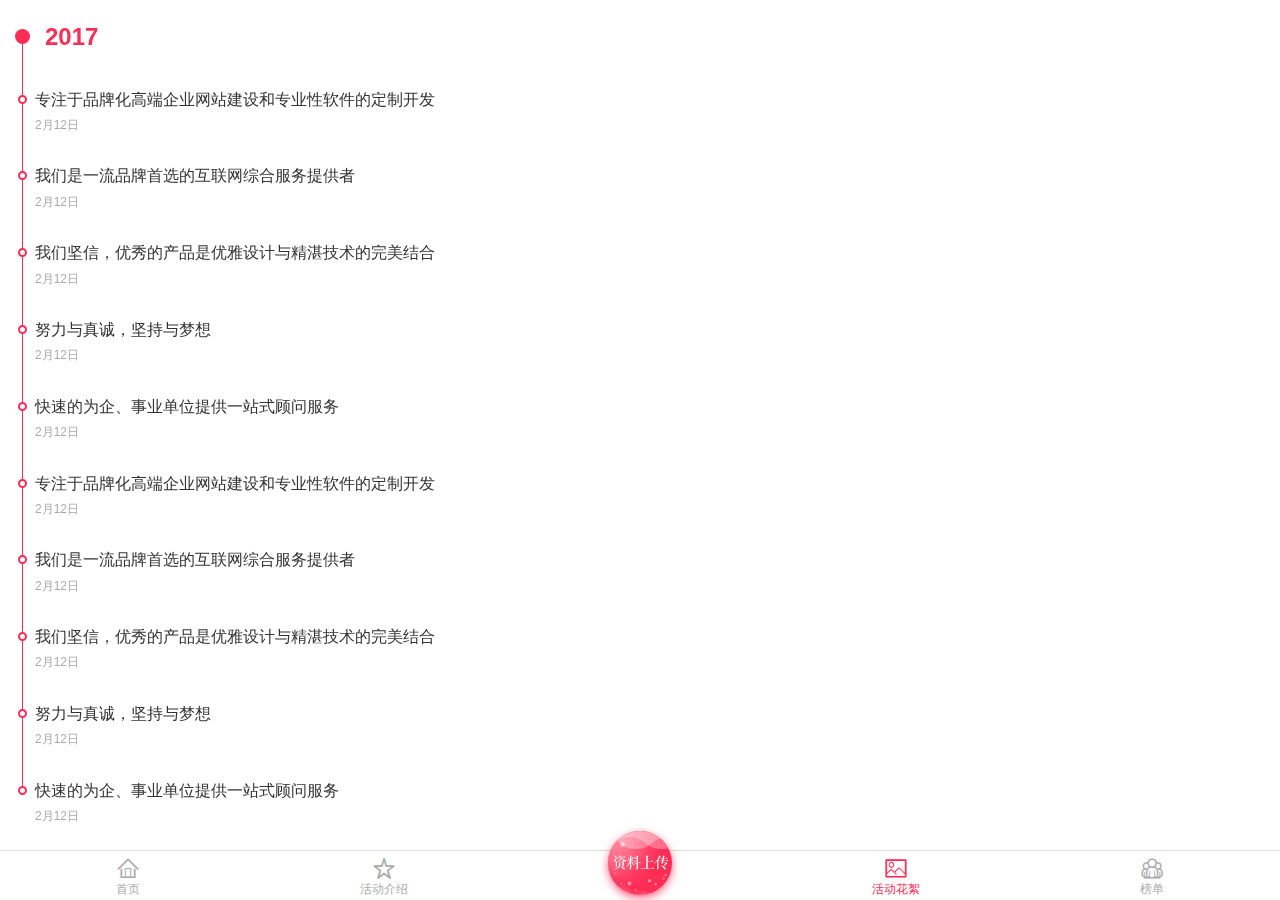
==== commit 0ecdebfb: "首页搜索栏顶部固定, 上拉事件" ====
--- a/news.html
+++ b/news.html
@@ -75,9 +75,30 @@
                     <p class="title">快速的为企、事业单位提供一站式顾问服务</p>
                     <span class="date">2月12日</span>
                 </div>
+                <div class="item waves-effect" data-href="news-content.html">
+                    <p class="title">专注于品牌化高端企业网站建设和专业性软件的定制开发</p>
+                    <span class="date">2月12日</span>
+                </div>
+                <div class="item waves-effect" data-href="news-content.html">
+                    <p class="title">我们是一流品牌首选的互联网综合服务提供者</p>
+                    <span class="date">2月12日</span>
+                </div>
+                <div class="item waves-effect" data-href="news-content.html">
+                    <p class="title">我们坚信，优秀的产品是优雅设计与精湛技术的完美结合</p>
+                    <span class="date">2月12日</span>
+                </div>
+                <div class="item waves-effect" data-href="news-content.html">
+                    <p class="title">努力与真诚，坚持与梦想</p>
+                    <span class="date">2月12日</span>
+                </div>
+                <div class="item waves-effect" data-href="news-content.html">
+                    <p class="title">快速的为企、事业单位提供一站式顾问服务</p>
+                    <span class="date">2月12日</span>
+                </div>
             </div>
+            <!-- 没有分页时移除 preloader -->
             <div class="preloader">
-                <div class="preloader-icon spin"></div>
+                <div class="preloader-icon"></div>
                 <p>正在加载</p>
             </div>
             <!-- list over -->
@@ -98,6 +119,41 @@
     <script type="text/javascript" src="js/scripts.js"></script>
     <!-- JavaScript over -->
 
+    <script type="text/javascript">
+        function loaded() {
+
+            mainScroll = new IScroll('.main', {
+                scrollbars: 'custom', // 自定义滚动条样式
+                fadeScrollbars: true, // 滚动条淡入淡出
+                shrinkScrollbars: 'scale', // 滚动条弹性可收缩
+                preventDefaultException: {
+                    tagName: /^(INPUT|TEXTAREA|BUTTON|SELECT|IMG)$/ // 例外
+                },
+                tap: true // 开启轻触事件
+            });
+
+            // 滚动结束监听
+            mainScroll.on('scrollEnd', function() {
+
+                // 上划加载
+                if (this.y <= (this.maxScrollY + $('.preloader').outerHeight())) {
+                    $('.preloader-icon').addClass('spin');
+                    $('.preloader p').html('正在加载');
+                    alert('开始加载数据');
+                    // 加载完成后, 刷新容器尺寸
+                    setTimeout(function() {
+                        mainScroll.refresh();
+                    }, 100);
+                } else {
+                    $('.preloader-icon').removeClass('spin');
+                    $('.preloader p').html('加载更多');
+                }
+
+            });
+
+        }
+    </script>
+
 </body>
 
 </html>
--- a/css/style.min.css
+++ b/css/style.min.css
@@ -1 +1 @@
-body,button,input,select,textarea{font-family:PingFang SC,Roboto,"Segoe UI","Helvetica Neue",Helvetica,Arial,sans-serif}.main,button,input,select,textarea{-webkit-box-sizing:border-box;background-color:#FFF}.alert,.preloader,.waves-circle,footer.navbar .item{text-align:center}.md-modal,img{max-width:100%}.flex-direction-column,.list .inner,.prompt{-webkit-box-orient:vertical;-webkit-box-direction:normal}*{-webkit-tap-highlight-color:transparent;-webkit-touch-callout:none}a,abbr,acronym,address,article,aside,audio,b,big,blockquote,body,button,canvas,caption,cite,code,dd,del,details,dfn,div,dl,dt,em,embed,fieldset,figcaption,figure,footer,form,h1,h2,h3,h4,h5,h6,header,hgroup,html,i,iframe,img,input,ins,kbd,label,legend,li,mark,menu,nav,object,ol,output,p,pre,q,ruby,s,samp,section,select,small,span,strike,strong,sub,summary,sup,table,tbody,td,textarea,tfoot,th,thead,time,tr,tt,u,ul,var,video{margin:0;padding:0}article,aside,details,figcaption,figure,footer,header,hgroup,main,nav,section,summary{display:block}html{-webkit-text-size-adjust:none;-ms-text-size-adjust:none;text-size-adjust:none}body,html{width:100%;height:100%}body{-webkit-user-select:none;-ms-user-select:none;-moz-user-select:none;user-select:none;-webkit-font-smoothing:antialiased;font-smoothing:antialiased;text-rendering:optimizeLegibility;-webkit-user-drag:none;-ms-touch-action:manipulation;touch-action:manipulation;word-wrap:break-word;overflow:hidden;font-size:16px;line-height:1.4;color:#333}a{text-decoration:none}a,button,img,input,select,textarea{border:0;outline:0}img{height:auto}textarea{resize:none;overflow:auto}button,input[type=button],input[type=reset],input[type=submit]{line-height:1}table{border-spacing:0;border-collapse:collapse}ul{list-style:none}em,i{font-style:normal}b,strong{font-weight:700}h1{font-size:30px}h2{font-size:24px}h3{font-size:18px}h4{font-size:16px}h5{font-size:14px}h6{font-size:12px}button,input,select,textarea{box-sizing:border-box;-webkit-appearance:none;-moz-appearance:none;appearance:none;font-size:16px}::-webkit-input-placeholder{color:#aaa;line-height:normal}[class*=icon-]:before,[class^=icon-]:before{font-family:icomoon!important;speak:none;display:block;line-height:1;font-style:normal;font-weight:400;font-variant:normal;text-transform:none;-webkit-font-smoothing:antialiased;-moz-osx-font-smoothing:grayscale}.main{-ms-box-sizing:border-box;box-sizing:border-box;position:absolute;z-index:1;top:0;left:0;right:0;bottom:0;overflow:hidden}footer.footer,footer.footer .footer-inner{-webkit-box-sizing:border-box;-ms-box-sizing:border-box}.main-gray{background-color:#F5F6F7}footer.footer,footer.navbar{bottom:0;left:0;background-color:#FFF;border-top:1px solid #DDD;z-index:2}footer.footer{box-sizing:border-box;position:absolute;width:100%;height:50px}footer.footer .footer-inner{box-sizing:border-box;display:-webkit-flex;display:-ms-flexbox;display:-webkit-box;display:flex;-webkit-align-items:center;-ms-flex-align:center;-webkit-box-align:center;align-items:center;-webkit-justify-content:space-between;-ms-justify-content:space-between;-webkit-box-pack:justify;-ms-flex-pack:justify;justify-content:space-between;height:49px;min-height:49px;padding:0 15px}footer.footer .cart{position:relative;margin-top:5px;padding-top:7px;color:#aeaeae}footer.footer .cart p{font-size:16px}footer.footer .cart .icon{width:24px;height:24px;color:#aeaeae;background-size:cover;background-position:center;background-repeat:no-repeat;background-image:url(../img/tabbar-icon-2@2x.png)}footer.footer .cart.active .icon{background-image:url(../img/tabbar-icon-2-active@2x.png)}footer.navbar{-webkit-box-sizing:border-box;-ms-box-sizing:border-box;box-sizing:border-box;display:-webkit-flex;display:-ms-flexbox;display:-webkit-box;display:flex;-webkit-align-items:stretch;-ms-flex-align:stretch;-webkit-box-align:stretch;align-items:stretch;position:absolute;width:100%;height:50px}footer.navbar .item{-webkit-flex:1;-ms-flex:1;-webkit-box-flex:1;flex:1;position:relative;padding-top:6px;color:#aaa}.alert,footer.navbar .item.active{color:#ff2d55}footer.navbar .item p{font-size:12px}footer.navbar .item i{display:block;width:22px;height:22px;margin:0 auto 2px;font-size:22px}.alert-block,.swiper-wrapper{display:-webkit-box;display:-ms-flexbox;display:-webkit-flex}#nprogress,footer.navbar~.main{margin-bottom:50px}footer.navbar .badge{position:absolute;left:-webkit-calc(50% + 5px);left:calc(50% + 5px);bottom:-webkit-calc(50% + 6px);bottom:calc(50% + 6px)}.spacing{height:15px}.scroller{-webkit-transform:translateZ(0);transform:translateZ(0);position:absolute;width:100%;min-height:100%}.iScrollVerticalScrollbar{position:absolute;z-index:2;top:3px;right:3px;bottom:3px;width:3px;overflow:hidden}.iScrollVerticalScrollbar.iScrollBothScrollbars{bottom:18px}.iScrollVerticalScrollbar .iScrollIndicator{position:absolute;width:100%;border-radius:3px;background-color:rgba(0,0,0,.3)}.bottom-modal-scroll{position:relative;z-index:1;width:100%;overflow:hidden}#nprogress,.toast{position:absolute}.nprogress-fade{-webkit-transition:all .3s linear;transition:all .3s linear;opacity:1}.nprogress-out{opacity:0}#nprogress{pointer-events:none;top:0;left:0;right:0;bottom:0;z-index:0}#nprogress .spinner{position:absolute;top:50%;left:50%;margin-top:-10px;margin-left:-10px}#nprogress .spinner-icon{width:20px;height:20px;-webkit-box-sizing:border-box;box-sizing:border-box;border:2px solid transparent;border-top-color:#ff2d55;border-left-color:#ff2d55;border-right-color:#ff2d55;border-radius:50%;-webkit-animation:nprogress-spinner .5s linear infinite;animation:nprogress-spinner .5s linear infinite}.modal-title,.toast{-webkit-box-sizing:border-box}@-webkit-keyframes nprogress-spinner{0%{-webkit-transform:rotate(0)}100%{-webkit-transform:rotate(360deg)}}@keyframes nprogress-spinner{0%{-webkit-transform:rotate(0);transform:rotate(0)}100%{-webkit-transform:rotate(360deg);transform:rotate(360deg)}}.alert{font-size:14px;padding:15px}.alert-red{color:#E74C3C}.alert-gray{color:#999}.alert-block{display:flex;-webkit-align-items:center;-ms-flex-align:center;-webkit-box-align:center;align-items:center;-webkit-justify-content:space-between;-ms-justify-content:space-between;-webkit-box-pack:justify;-ms-flex-pack:justify;justify-content:space-between;padding:12px;font-size:14px;color:#FFF;background-color:#ff2d55}.alert-block-orange{color:#FFF;background-color:#E67E22}span.label{display:-webkit-inline-box;display:-webkit-inline-flex;display:-ms-inline-flexbox;display:inline-flex;margin-right:5px;padding:0 6px;color:#FFF;background-color:#ff2d55;border-radius:4px;border:1px solid #ff2d55}span.label-red{background-color:#E74C3C}span.label-orange{background-color:#E67E22}span.label-yellow{background-color:#F1C40F}span.label-blue{background-color:#3498DB}span.label-outline{color:#ff2d55;border:1px solid #ff2d55;background-color:transparent}span.label-outline-gray{color:#aaa;border-color:#DDD}span.label-outline-red{color:#E74C3C;border-color:#E74C3C}span.label-outline-orange{color:#E67E22;border-color:#E67E22}span.label-outline-yellow{color:#F1C40F;border-color:#F1C40F}span.label-outline-blue{color:#3498DB;border-color:#3498DB}span.label-clear{padding:0;color:#ff2d55;background-color:transparent}span.label-round{padding-left:12px;padding-right:12px;border-radius:100px}span.label-large{line-height:26px}span.label-small{line-height:22px;font-size:14px}span.label-small.label-round{padding-left:8px;padding-right:8px}span.label-small.label-cancel{padding-right:4px}span.label-small.label-cancel i{margin-left:3px;font-size:16px;height:16px;margin-top:3px}span.label-mini{line-height:18px;font-size:12px}span.label-mini.label-round{padding-left:8px;padding-right:8px}span.label-mini.left-icon i{margin-right:3px;margin-top:3px}span.label-mini.right-icon i{margin-left:2px}span.label-cancel i{color:#E74C3C}span.label-cancel.active i{opacity:.5}span.label-translucent{opacity:.3}.badge{padding:2px 4px;color:#FFF;line-height:1;font-size:12px;border-radius:100px;background-color:#E74C3C}.toast{box-sizing:border-box;z-index:99;top:50%;left:15px;right:15px;padding:15px;color:#FFF;border-radius:4px;background-color:rgba(0,0,0,.75);pointer-events:none;-webkit-transition:all .3s ease-out;transition:all .3s ease-out;opacity:0;visibility:hidden;-webkit-transform:scale(.95) translateY(-50%);-ms-transform:scale(.95) translateY(-50%);transform:scale(.95) translateY(-50%)}.swiper-slide,.swiper-wrapper{position:relative;width:100%;height:100%}.toast.show{opacity:1;visibility:visible;-webkit-transform:scale(1) translateY(-50%);-ms-transform:scale(1) translateY(-50%);transform:scale(1) translateY(-50%)}.toast.toast-top{top:0;opacity:1;-webkit-transform:scale(1) translateY(-100%);-ms-transform:scale(1) translateY(-100%);transform:scale(1) translateY(-100%)}.toast.toast-top.show{top:15px;-webkit-transform:scale(1) translateY(0);-ms-transform:scale(1) translateY(0);transform:scale(1) translateY(0)}.toast.toast-bottom{top:auto;bottom:0;opacity:1;-webkit-transform:scale(1) translateY(100%);-ms-transform:scale(1) translateY(100%);transform:scale(1) translateY(100%)}.toast.toast-bottom.show{bottom:15px;-webkit-transform:scale(1) translateY(0);-ms-transform:scale(1) translateY(0);transform:scale(1) translateY(0)}.preloader{padding:15px 15px 30px}.preloader p{color:#aaa;font-size:12px}.preloader-icon{-webkit-transform-origin:50%;-ms-transform-origin:50%;transform-origin:50%;width:24px;height:24px;margin:0 auto 5px}.preloader-icon:after{display:block;content:"";width:100%;height:100%;background-image:url("data:image/svg+xml;charset=utf-8,%3Csvg%20viewBox%3D'0%200%20120%20120'%20xmlns%3D'http%3A%2F%2Fwww.w3.org%2F2000%2Fsvg'%20xmlns%3Axlink%3D'http%3A%2F%2Fwww.w3.org%2F1999%2Fxlink'%3E%3Cdefs%3E%3Cline%20id%3D'l'%20x1%3D'60'%20x2%3D'60'%20y1%3D'7'%20y2%3D'27'%20stroke%3D'%236c6c6c'%20stroke-width%3D'11'%20stroke-linecap%3D'round'%2F%3E%3C%2Fdefs%3E%3Cg%3E%3Cuse%20xlink%3Ahref%3D'%23l'%20opacity%3D'.27'%2F%3E%3Cuse%20xlink%3Ahref%3D'%23l'%20opacity%3D'.27'%20transform%3D'rotate(30%2060%2C60)'%2F%3E%3Cuse%20xlink%3Ahref%3D'%23l'%20opacity%3D'.27'%20transform%3D'rotate(60%2060%2C60)'%2F%3E%3Cuse%20xlink%3Ahref%3D'%23l'%20opacity%3D'.27'%20transform%3D'rotate(90%2060%2C60)'%2F%3E%3Cuse%20xlink%3Ahref%3D'%23l'%20opacity%3D'.27'%20transform%3D'rotate(120%2060%2C60)'%2F%3E%3Cuse%20xlink%3Ahref%3D'%23l'%20opacity%3D'.27'%20transform%3D'rotate(150%2060%2C60)'%2F%3E%3Cuse%20xlink%3Ahref%3D'%23l'%20opacity%3D'.37'%20transform%3D'rotate(180%2060%2C60)'%2F%3E%3Cuse%20xlink%3Ahref%3D'%23l'%20opacity%3D'.46'%20transform%3D'rotate(210%2060%2C60)'%2F%3E%3Cuse%20xlink%3Ahref%3D'%23l'%20opacity%3D'.56'%20transform%3D'rotate(240%2060%2C60)'%2F%3E%3Cuse%20xlink%3Ahref%3D'%23l'%20opacity%3D'.66'%20transform%3D'rotate(270%2060%2C60)'%2F%3E%3Cuse%20xlink%3Ahref%3D'%23l'%20opacity%3D'.75'%20transform%3D'rotate(300%2060%2C60)'%2F%3E%3Cuse%20xlink%3Ahref%3D'%23l'%20opacity%3D'.85'%20transform%3D'rotate(330%2060%2C60)'%2F%3E%3C%2Fg%3E%3C%2Fsvg%3E");background-position:50%;background-size:100%;background-repeat:no-repeat}.preloader-icon.spin:after{-webkit-animation:spin 1s steps(12,end) infinite;animation:spin 1s steps(12,end) infinite}.animated{-webkit-animation-duration:1s;animation-duration:1s;-webkit-animation-fill-mode:both;animation-fill-mode:both}.delay-short{-webkit-animation-delay:.5s;animation-delay:.5s}.delay-medium{-webkit-animation-delay:1s;animation-delay:1s}.delay-long{-webkit-animation-delay:1.5s;animation-delay:1.5s}@-webkit-keyframes fadeIn{0%{opacity:0}100%{opacity:1}}@keyframes fadeIn{0%{opacity:0}100%{opacity:1}}.fadeIn{-webkit-animation-name:fadeIn;animation-name:fadeIn}@-webkit-keyframes bounceIn{20%,40%,60%,80%,from,to{-webkit-animation-timing-function:cubic-bezier(.215,.61,.355,1);animation-timing-function:cubic-bezier(.215,.61,.355,1)}0%{opacity:0;-webkit-transform:scale3d(.3,.3,.3);transform:scale3d(.3,.3,.3)}20%{-webkit-transform:scale3d(1.1,1.1,1.1);transform:scale3d(1.1,1.1,1.1)}40%{-webkit-transform:scale3d(.9,.9,.9);transform:scale3d(.9,.9,.9)}60%{opacity:1;-webkit-transform:scale3d(1.03,1.03,1.03);transform:scale3d(1.03,1.03,1.03)}80%{-webkit-transform:scale3d(.97,.97,.97);transform:scale3d(.97,.97,.97)}to{opacity:1;-webkit-transform:scale3d(1,1,1);transform:scale3d(1,1,1)}}@keyframes bounceIn{20%,40%,60%,80%,from,to{-webkit-animation-timing-function:cubic-bezier(.215,.61,.355,1);animation-timing-function:cubic-bezier(.215,.61,.355,1)}0%{opacity:0;-webkit-transform:scale3d(.3,.3,.3);transform:scale3d(.3,.3,.3)}20%{-webkit-transform:scale3d(1.1,1.1,1.1);transform:scale3d(1.1,1.1,1.1)}40%{-webkit-transform:scale3d(.9,.9,.9);transform:scale3d(.9,.9,.9)}60%{opacity:1;-webkit-transform:scale3d(1.03,1.03,1.03);transform:scale3d(1.03,1.03,1.03)}80%{-webkit-transform:scale3d(.97,.97,.97);transform:scale3d(.97,.97,.97)}to{opacity:1;-webkit-transform:scale3d(1,1,1);transform:scale3d(1,1,1)}}.bounceIn{-webkit-animation-name:bounceIn;animation-name:bounceIn;-webkit-animation-duration:.75s;animation-duration:.75s}@-webkit-keyframes fadeInUp{from{opacity:0;-webkit-transform:translate3d(0,40px,0);transform:translate3d(0,40px,0)}to{opacity:1;-webkit-transform:none;transform:none}}@keyframes fadeInUp{from{opacity:0;-webkit-transform:translate3d(0,40px,0);transform:translate3d(0,40px,0)}to{opacity:1;-webkit-transform:none;transform:none}}.fadeInUp{-webkit-animation-name:fadeInUp;animation-name:fadeInUp}@-webkit-keyframes fadeInDown{from{opacity:0;-webkit-transform:translate3d(0,-40px,0);transform:translate3d(0,-40px,0)}to{opacity:1;-webkit-transform:none;transform:none}}@keyframes fadeInDown{from{opacity:0;-webkit-transform:translate3d(0,-40px,0);transform:translate3d(0,-40px,0)}to{opacity:1;-webkit-transform:none;transform:none}}.fadeInDown{-webkit-animation-name:fadeInDown;animation-name:fadeInDown}@-webkit-keyframes spin{100%{-webkit-transform:rotate(360deg)}}@keyframes spin{100%{-webkit-transform:rotate(360deg);transform:rotate(360deg)}}.swiper-container{margin:0 auto;position:relative;overflow:hidden;z-index:1}.swiper-container-no-flexbox .swiper-slide{float:left}.swiper-container-vertical>.swiper-wrapper{-webkit-box-orient:vertical;-ms-flex-direction:column;-webkit-flex-direction:column;flex-direction:column}.swiper-wrapper{z-index:1;display:flex;-webkit-transition-property:-webkit-transform;transition-property:-webkit-transform;transition-property:transform;transition-property:transform,-webkit-transform;-webkit-box-sizing:content-box;box-sizing:content-box}.modal-title,.swiper-pagination{display:-webkit-flex;display:-ms-flexbox;display:-webkit-box}.swiper-container-android .swiper-slide,.swiper-wrapper{-webkit-transform:translate3d(0,0,0);-ms-transform:translate3d(0,0,0);transform:translate3d(0,0,0)}.swiper-container-multirow>.swiper-wrapper{-webkit-box-lines:multiple;-moz-box-lines:multiple;-ms-flex-wrap:wrap;-webkit-flex-wrap:wrap;flex-wrap:wrap}.swiper-container-free-mode>.swiper-wrapper{-webkit-transition-timing-function:ease-out;transition-timing-function:ease-out;margin:0 auto}.swiper-slide{-webkit-flex-shrink:0;-ms-flex:0 0 auto;-ms-flex-negative:0;flex-shrink:0}.swiper-container-autoheight,.swiper-container-autoheight .swiper-slide{height:auto}.swiper-container-autoheight .swiper-wrapper{-webkit-box-align:start;-ms-flex-align:start;-webkit-align-items:flex-start;align-items:flex-start;-webkit-transition-property:-webkit-transform,height;-webkit-transition-property:height,-webkit-transform;transition-property:height,-webkit-transform;transition-property:transform,height;transition-property:transform,height,-webkit-transform}.swiper-container .swiper-notification{position:absolute;left:0;top:0;pointer-events:none;opacity:0;z-index:-1000}.swiper-wp8-horizontal{-ms-touch-action:pan-y;touch-action:pan-y}.swiper-wp8-vertical{-ms-touch-action:pan-x;touch-action:pan-x}.swiper-button-next,.swiper-button-prev{position:absolute;top:50%;width:27px;height:44px;margin-top:-22px;z-index:10;cursor:pointer;background-size:27px 44px;background-position:center;background-repeat:no-repeat}.swiper-button-next.swiper-button-disabled,.swiper-button-prev.swiper-button-disabled{opacity:.35;cursor:auto;pointer-events:none}.swiper-button-prev,.swiper-container-rtl .swiper-button-next{background-image:url("data:image/svg+xml;charset=utf-8,%3Csvg%20xmlns%3D'http%3A%2F%2Fwww.w3.org%2F2000%2Fsvg'%20viewBox%3D'0%200%2027%2044'%3E%3Cpath%20d%3D'M0%2C22L22%2C0l2.1%2C2.1L4.2%2C22l19.9%2C19.9L22%2C44L0%2C22L0%2C22L0%2C22z'%20fill%3D'%23007aff'%2F%3E%3C%2Fsvg%3E");left:10px;right:auto}.swiper-button-prev.swiper-button-black,.swiper-container-rtl .swiper-button-next.swiper-button-black{background-image:url("data:image/svg+xml;charset=utf-8,%3Csvg%20xmlns%3D'http%3A%2F%2Fwww.w3.org%2F2000%2Fsvg'%20viewBox%3D'0%200%2027%2044'%3E%3Cpath%20d%3D'M0%2C22L22%2C0l2.1%2C2.1L4.2%2C22l19.9%2C19.9L22%2C44L0%2C22L0%2C22L0%2C22z'%20fill%3D'%23000000'%2F%3E%3C%2Fsvg%3E")}.swiper-button-prev.swiper-button-white,.swiper-container-rtl .swiper-button-next.swiper-button-white{background-image:url("data:image/svg+xml;charset=utf-8,%3Csvg%20xmlns%3D'http%3A%2F%2Fwww.w3.org%2F2000%2Fsvg'%20viewBox%3D'0%200%2027%2044'%3E%3Cpath%20d%3D'M0%2C22L22%2C0l2.1%2C2.1L4.2%2C22l19.9%2C19.9L22%2C44L0%2C22L0%2C22L0%2C22z'%20fill%3D'%23ffffff'%2F%3E%3C%2Fsvg%3E")}.swiper-button-next,.swiper-container-rtl .swiper-button-prev{background-image:url("data:image/svg+xml;charset=utf-8,%3Csvg%20xmlns%3D'http%3A%2F%2Fwww.w3.org%2F2000%2Fsvg'%20viewBox%3D'0%200%2027%2044'%3E%3Cpath%20d%3D'M27%2C22L27%2C22L5%2C44l-2.1-2.1L22.8%2C22L2.9%2C2.1L5%2C0L27%2C22L27%2C22z'%20fill%3D'%23007aff'%2F%3E%3C%2Fsvg%3E");right:10px;left:auto}.swiper-button-next.swiper-button-black,.swiper-container-rtl .swiper-button-prev.swiper-button-black{background-image:url("data:image/svg+xml;charset=utf-8,%3Csvg%20xmlns%3D'http%3A%2F%2Fwww.w3.org%2F2000%2Fsvg'%20viewBox%3D'0%200%2027%2044'%3E%3Cpath%20d%3D'M27%2C22L27%2C22L5%2C44l-2.1-2.1L22.8%2C22L2.9%2C2.1L5%2C0L27%2C22L27%2C22z'%20fill%3D'%23000000'%2F%3E%3C%2Fsvg%3E")}.swiper-button-next.swiper-button-white,.swiper-container-rtl .swiper-button-prev.swiper-button-white{background-image:url("data:image/svg+xml;charset=utf-8,%3Csvg%20xmlns%3D'http%3A%2F%2Fwww.w3.org%2F2000%2Fsvg'%20viewBox%3D'0%200%2027%2044'%3E%3Cpath%20d%3D'M27%2C22L27%2C22L5%2C44l-2.1-2.1L22.8%2C22L2.9%2C2.1L5%2C0L27%2C22L27%2C22z'%20fill%3D'%23ffffff'%2F%3E%3C%2Fsvg%3E")}.swiper-pagination{display:flex;-webkit-align-items:center;-ms-flex-align:center;-webkit-box-align:center;align-items:center;-webkit-justify-content:center;-ms-justify-content:center;-webkit-box-pack:center;-ms-flex-pack:center;justify-content:center;position:absolute;padding:12px 0;-webkit-transition:.3s;transition:.3s;-webkit-transform:translate3d(0,0,0);-ms-transform:translate3d(0,0,0);transform:translate3d(0,0,0);z-index:2}.swiper-pagination.swiper-pagination-hidden{opacity:0}.swiper-container-horizontal>.swiper-pagination-bullets,.swiper-pagination-custom,.swiper-pagination-fraction{left:0;bottom:0;width:100%}.swiper-pagination-bullet{width:6px;height:6px;display:inline-block;border-radius:100%;background-color:#000;opacity:.15}button.swiper-pagination-bullet{border:none;margin:0;padding:0;-webkit-box-shadow:none;box-shadow:none;-moz-appearance:none;-ms-appearance:none;-webkit-appearance:none;appearance:none}.swiper-pagination-clickable .swiper-pagination-bullet{cursor:pointer}.swiper-pagination-bullet-active{opacity:1;background:#ff2d55}.swiper-container-vertical>.swiper-pagination-bullets{right:10px;top:50%;-webkit-transform:translate3d(0,-50%,0);-ms-transform:translate3d(0,-50%,0);transform:translate3d(0,-50%,0)}.swiper-container-vertical>.swiper-pagination-bullets .swiper-pagination-bullet{margin:5px 0;display:block}.swiper-container-horizontal>.swiper-pagination-bullets .swiper-pagination-bullet{margin:0 3px}.swiper-pagination-progress{background:rgba(0,0,0,.25);position:absolute}.swiper-pagination-progress .swiper-pagination-progressbar{background:#ff2d55;position:absolute;left:0;top:0;width:100%;height:100%;-webkit-transform:scale(0);-ms-transform:scale(0);transform:scale(0);-webkit-transform-origin:left top;-ms-transform-origin:left top;transform-origin:left top}.swiper-container-rtl .swiper-pagination-progress .swiper-pagination-progressbar{-webkit-transform-origin:right top;-ms-transform-origin:right top;transform-origin:right top}.swiper-container-horizontal>.swiper-pagination-progress{width:100%;height:4px;left:0;top:0}.swiper-container-vertical>.swiper-pagination-progress{width:4px;height:100%;left:0;top:0}.swiper-pagination-progress.swiper-pagination-white{background:rgba(255,255,255,.5)}.swiper-pagination-progress.swiper-pagination-white .swiper-pagination-progressbar{background:#fff}.swiper-pagination-progress.swiper-pagination-black .swiper-pagination-progressbar{background:#000}.swiper-container-3d{-webkit-perspective:1200px;perspective:1200px}.swiper-container-3d .swiper-cube-shadow,.swiper-container-3d .swiper-slide,.swiper-container-3d .swiper-slide-shadow-bottom,.swiper-container-3d .swiper-slide-shadow-left,.swiper-container-3d .swiper-slide-shadow-right,.swiper-container-3d .swiper-slide-shadow-top,.swiper-container-3d .swiper-wrapper{-webkit-transform-style:preserve-3d;transform-style:preserve-3d}.swiper-container-3d .swiper-slide-shadow-bottom,.swiper-container-3d .swiper-slide-shadow-left,.swiper-container-3d .swiper-slide-shadow-right,.swiper-container-3d .swiper-slide-shadow-top{position:absolute;left:0;top:0;width:100%;height:100%;pointer-events:none;z-index:10}.swiper-container-3d .swiper-slide-shadow-left{background-image:-webkit-gradient(linear,right top,left top,from(rgba(0,0,0,.5)),to(transparent));background-image:linear-gradient(to left,rgba(0,0,0,.5),transparent)}.swiper-container-3d .swiper-slide-shadow-right{background-image:-webkit-gradient(linear,left top,right top,from(rgba(0,0,0,.5)),to(transparent));background-image:linear-gradient(to right,rgba(0,0,0,.5),transparent)}.swiper-container-3d .swiper-slide-shadow-top{background-image:-webkit-linear-gradient(bottom,rgba(0,0,0,.5),transparent);background-image:-webkit-gradient(linear,left bottom,left top,from(rgba(0,0,0,.5)),to(transparent));background-image:linear-gradient(to top,rgba(0,0,0,.5),transparent)}.swiper-container-3d .swiper-slide-shadow-bottom{background-image:-webkit-linear-gradient(top,rgba(0,0,0,.5),transparent);background-image:-webkit-gradient(linear,left top,left bottom,from(rgba(0,0,0,.5)),to(transparent));background-image:linear-gradient(to bottom,rgba(0,0,0,.5),transparent)}.swiper-container-coverflow .swiper-wrapper,.swiper-container-flip .swiper-wrapper{-ms-perspective:1200px}.swiper-container-cube,.swiper-container-flip{overflow:visible}.swiper-container-cube .swiper-slide,.swiper-container-flip .swiper-slide{pointer-events:none;-webkit-backface-visibility:hidden;backface-visibility:hidden;z-index:1}.swiper-container-cube .swiper-slide .swiper-slide,.swiper-container-flip .swiper-slide .swiper-slide{pointer-events:none}.swiper-container-cube .swiper-slide-active,.swiper-container-cube .swiper-slide-active .swiper-slide-active,.swiper-container-flip .swiper-slide-active,.swiper-container-flip .swiper-slide-active .swiper-slide-active{pointer-events:auto}.swiper-container-cube .swiper-slide-shadow-bottom,.swiper-container-cube .swiper-slide-shadow-left,.swiper-container-cube .swiper-slide-shadow-right,.swiper-container-cube .swiper-slide-shadow-top,.swiper-container-flip .swiper-slide-shadow-bottom,.swiper-container-flip .swiper-slide-shadow-left,.swiper-container-flip .swiper-slide-shadow-right,.swiper-container-flip .swiper-slide-shadow-top{z-index:0;-webkit-backface-visibility:hidden;backface-visibility:hidden}.swiper-container-cube .swiper-slide{visibility:hidden;-webkit-transform-origin:0 0;-ms-transform-origin:0 0;transform-origin:0 0;width:100%;height:100%}.swiper-container-cube.swiper-container-rtl .swiper-slide{-webkit-transform-origin:100% 0;-ms-transform-origin:100% 0;transform-origin:100% 0}.swiper-container-cube .swiper-slide-active,.swiper-container-cube .swiper-slide-next,.swiper-container-cube .swiper-slide-next+.swiper-slide,.swiper-container-cube .swiper-slide-prev{pointer-events:auto;visibility:visible}.swiper-container-cube .swiper-cube-shadow{position:absolute;left:0;bottom:0;width:100%;height:100%;background:#000;opacity:.6;-webkit-filter:blur(50px);filter:blur(50px);z-index:0}.swiper-container-fade.swiper-container-free-mode .swiper-slide{-webkit-transition-timing-function:ease-out;transition-timing-function:ease-out}.swiper-container-fade .swiper-slide{pointer-events:none;-webkit-transition-property:opacity;transition-property:opacity}.swiper-container-fade .swiper-slide .swiper-slide{pointer-events:none}.swiper-container-fade .swiper-slide-active,.swiper-container-fade .swiper-slide-active .swiper-slide-active{pointer-events:auto}.swiper-scrollbar{border-radius:10px;position:relative;-ms-touch-action:none;background:rgba(0,0,0,.1)}.swiper-container-horizontal>.swiper-scrollbar{position:absolute;left:1%;bottom:3px;z-index:50;height:5px;width:98%}.swiper-container-vertical>.swiper-scrollbar{position:absolute;right:3px;top:1%;z-index:50;width:5px;height:98%}.swiper-scrollbar-drag{height:100%;width:100%;position:relative;background:rgba(0,0,0,.5);border-radius:10px;left:0;top:0}.modal-button-group .button-clear,.modal-content,.modal-title{background-color:#FFF}.swiper-scrollbar-cursor-drag{cursor:move}.swiper-lazy-preloader{width:24px;height:24px;position:absolute;left:50%;top:50%;margin-left:-12px;margin-top:-12px;z-index:10;-webkit-transform-origin:50%;-ms-transform-origin:50%;transform-origin:50%;-webkit-animation:swiper-preloader-spin 1s steps(12,end) infinite;animation:swiper-preloader-spin 1s steps(12,end) infinite}.swiper-lazy-preloader:after{display:block;content:"";width:100%;height:100%;background-image:url("data:image/svg+xml;charset=utf-8,%3Csvg%20viewBox%3D'0%200%20120%20120'%20xmlns%3D'http%3A%2F%2Fwww.w3.org%2F2000%2Fsvg'%20xmlns%3Axlink%3D'http%3A%2F%2Fwww.w3.org%2F1999%2Fxlink'%3E%3Cdefs%3E%3Cline%20id%3D'l'%20x1%3D'60'%20x2%3D'60'%20y1%3D'7'%20y2%3D'27'%20stroke%3D'%236c6c6c'%20stroke-width%3D'11'%20stroke-linecap%3D'round'%2F%3E%3C%2Fdefs%3E%3Cg%3E%3Cuse%20xlink%3Ahref%3D'%23l'%20opacity%3D'.27'%2F%3E%3Cuse%20xlink%3Ahref%3D'%23l'%20opacity%3D'.27'%20transform%3D'rotate(30%2060%2C60)'%2F%3E%3Cuse%20xlink%3Ahref%3D'%23l'%20opacity%3D'.27'%20transform%3D'rotate(60%2060%2C60)'%2F%3E%3Cuse%20xlink%3Ahref%3D'%23l'%20opacity%3D'.27'%20transform%3D'rotate(90%2060%2C60)'%2F%3E%3Cuse%20xlink%3Ahref%3D'%23l'%20opacity%3D'.27'%20transform%3D'rotate(120%2060%2C60)'%2F%3E%3Cuse%20xlink%3Ahref%3D'%23l'%20opacity%3D'.27'%20transform%3D'rotate(150%2060%2C60)'%2F%3E%3Cuse%20xlink%3Ahref%3D'%23l'%20opacity%3D'.37'%20transform%3D'rotate(180%2060%2C60)'%2F%3E%3Cuse%20xlink%3Ahref%3D'%23l'%20opacity%3D'.46'%20transform%3D'rotate(210%2060%2C60)'%2F%3E%3Cuse%20xlink%3Ahref%3D'%23l'%20opacity%3D'.56'%20transform%3D'rotate(240%2060%2C60)'%2F%3E%3Cuse%20xlink%3Ahref%3D'%23l'%20opacity%3D'.66'%20transform%3D'rotate(270%2060%2C60)'%2F%3E%3Cuse%20xlink%3Ahref%3D'%23l'%20opacity%3D'.75'%20transform%3D'rotate(300%2060%2C60)'%2F%3E%3Cuse%20xlink%3Ahref%3D'%23l'%20opacity%3D'.85'%20transform%3D'rotate(330%2060%2C60)'%2F%3E%3C%2Fg%3E%3C%2Fsvg%3E");background-position:50%;background-size:100%;background-repeat:no-repeat}.swiper-lazy-preloader-white:after{background-image:url("data:image/svg+xml;charset=utf-8,%3Csvg%20viewBox%3D'0%200%20120%20120'%20xmlns%3D'http%3A%2F%2Fwww.w3.org%2F2000%2Fsvg'%20xmlns%3Axlink%3D'http%3A%2F%2Fwww.w3.org%2F1999%2Fxlink'%3E%3Cdefs%3E%3Cline%20id%3D'l'%20x1%3D'60'%20x2%3D'60'%20y1%3D'7'%20y2%3D'27'%20stroke%3D'%23fff'%20stroke-width%3D'11'%20stroke-linecap%3D'round'%2F%3E%3C%2Fdefs%3E%3Cg%3E%3Cuse%20xlink%3Ahref%3D'%23l'%20opacity%3D'.27'%2F%3E%3Cuse%20xlink%3Ahref%3D'%23l'%20opacity%3D'.27'%20transform%3D'rotate(30%2060%2C60)'%2F%3E%3Cuse%20xlink%3Ahref%3D'%23l'%20opacity%3D'.27'%20transform%3D'rotate(60%2060%2C60)'%2F%3E%3Cuse%20xlink%3Ahref%3D'%23l'%20opacity%3D'.27'%20transform%3D'rotate(90%2060%2C60)'%2F%3E%3Cuse%20xlink%3Ahref%3D'%23l'%20opacity%3D'.27'%20transform%3D'rotate(120%2060%2C60)'%2F%3E%3Cuse%20xlink%3Ahref%3D'%23l'%20opacity%3D'.27'%20transform%3D'rotate(150%2060%2C60)'%2F%3E%3Cuse%20xlink%3Ahref%3D'%23l'%20opacity%3D'.37'%20transform%3D'rotate(180%2060%2C60)'%2F%3E%3Cuse%20xlink%3Ahref%3D'%23l'%20opacity%3D'.46'%20transform%3D'rotate(210%2060%2C60)'%2F%3E%3Cuse%20xlink%3Ahref%3D'%23l'%20opacity%3D'.56'%20transform%3D'rotate(240%2060%2C60)'%2F%3E%3Cuse%20xlink%3Ahref%3D'%23l'%20opacity%3D'.66'%20transform%3D'rotate(270%2060%2C60)'%2F%3E%3Cuse%20xlink%3Ahref%3D'%23l'%20opacity%3D'.75'%20transform%3D'rotate(300%2060%2C60)'%2F%3E%3Cuse%20xlink%3Ahref%3D'%23l'%20opacity%3D'.85'%20transform%3D'rotate(330%2060%2C60)'%2F%3E%3C%2Fg%3E%3C%2Fsvg%3E")}@-webkit-keyframes swiper-preloader-spin{100%{-webkit-transform:rotate(360deg)}}@keyframes swiper-preloader-spin{100%{-webkit-transform:rotate(360deg);transform:rotate(360deg)}}.modal-title{-ms-box-sizing:border-box;box-sizing:border-box;display:flex;-webkit-align-items:center;-ms-flex-align:center;-webkit-box-align:center;align-items:center;-webkit-justify-content:space-between;-ms-justify-content:space-between;-webkit-box-pack:justify;-ms-flex-pack:justify;justify-content:space-between;height:50px;padding:0 15px;border-bottom:1px solid #DDD;border-top-left-radius:5px;border-top-right-radius:5px}.modal-title~.modal-content{border-top-left-radius:0;border-top-right-radius:0}.modal-title .md-close{color:#DDD}.modal-content{border-top-left-radius:4px;border-top-right-radius:4px}.modal-content-padding{padding:15px}.modal-button-group{display:-webkit-box;display:-webkit-flex;display:-ms-flexbox;display:flex;-webkit-box-align:center;-webkit-align-items:center;-ms-flex-align:center;align-items:center;-webkit-box-pack:center;-webkit-justify-content:center;-ms-flex-pack:center;justify-content:center;padding:10px 15px;border-top:1px solid #DDD}.modal-button-group .statistics{-webkit-box-flex:1;-webkit-flex:1;-ms-flex:1;flex:1;font-size:12px}.modal-button-group .statistics em{margin-left:10px}.modal-button-group .button-box{width:40%}.modal-button-group .button{border-radius:0;border-bottom:1px solid #DDD}.modal-button-group .button-smooth{border-radius:100px}.md-modal{position:fixed;top:50%;left:50%;width:50%;min-width:70%;height:auto;z-index:99;visibility:hidden;-webkit-backface-visibility:hidden;backface-visibility:hidden;-webkit-transform:translateX(-50%) translateY(-50%);-ms-transform:translateX(-50%) translateY(-50%);transform:translateX(-50%) translateY(-50%)}.md-main{position:relative;margin:0 auto}.md-perspective,.md-perspective body{height:100%;overflow:hidden}.md-perspective body{-webkit-perspective:600px;perspective:600px}.md-overlay{position:fixed;width:100%;height:100%;visibility:hidden;top:0;left:0;z-index:98;opacity:0;background:rgba(0,0,0,.5);-webkit-transition:all .3s;transition:all .3s}.md-show{visibility:visible}.md-show~.md-overlay{opacity:1;visibility:visible}.md-effect-fade .md-main{-webkit-transform:scale(.7);-ms-transform:scale(.7);transform:scale(.7);opacity:0;-webkit-transition:all .3s;transition:all .3s}.md-effect-fade.md-show .md-main{-webkit-transform:scale(1);-ms-transform:scale(1);transform:scale(1);opacity:1}.md-effect-fade .button:only-child{border-top-left-radius:0;border-top-right-radius:0}.md-effect-stick-bottom{-webkit-transform:translateX(0);-ms-transform:translateX(0);transform:translateX(0);top:auto;left:0;right:0;bottom:0;width:100%}.md-effect-stick-bottom .md-main{background-color:#fff;-webkit-transition:all,.3s;transition:all,.3s;-webkit-transform:translateY(100%);-ms-transform:translateY(100%);transform:translateY(100%);border-top-left-radius:5px;border-top-right-radius:5px}.md-effect-stick-bottom.md-show .md-main{-webkit-transform:translateY(0);-ms-transform:translateY(0);transform:translateY(0)}.md-effect-stick-right{top:0;left:auto;right:0;bottom:0;width:70%;height:100%;-webkit-transform:translateX(0);-ms-transform:translateX(0);transform:translateX(0)}.md-effect-stick-right .md-main{height:100%;background-color:#fff;-webkit-transition:all .3s;transition:all .3s;-webkit-transform:translateX(100%);-ms-transform:translateX(100%);transform:translateX(100%)}.md-effect-stick-right.md-show .md-main{-webkit-transform:translateX(0);-ms-transform:translateX(0);transform:translateX(0)}.waves-effect{position:relative;overflow:hidden}.waves-effect .waves-ripple{position:absolute;border-radius:50%;width:80px;height:80px;margin-top:-40px;margin-left:-40px;opacity:0;background:-webkit-radial-gradient(transparent 0,rgba(0,0,0,.05) 40%,rgba(0,0,0,.1) 70%,rgba(0,0,0,.2) 90%,rgba(0,0,0,.3) 100%);background:radial-gradient(transparent 0,rgba(0,0,0,.05) 40%,rgba(0,0,0,.1) 70%,rgba(0,0,0,.2) 90%,rgba(0,0,0,.3) 100%);-webkit-transition:all .3s ease-out;transition:all .3s ease-out;-webkit-transition-property:-webkit-transform,opacity;-webkit-transition-property:opacity,-webkit-transform;transition-property:opacity,-webkit-transform;transition-property:transform,opacity;transition-property:transform,opacity,-webkit-transform;-webkit-transform:scale(0) translate(0,0);-ms-transform:scale(0) translate(0,0);transform:scale(0) translate(0,0);pointer-events:none}.waves-effect.waves-light .waves-ripple{background:-webkit-radial-gradient(rgba(255,255,255,0) 0,rgba(255,255,255,.25) 40%,rgba(255,255,255,.5) 70%,rgba(255,255,255,.75) 90%,#fff 100%);background:radial-gradient(rgba(255,255,255,0) 0,rgba(255,255,255,.25) 40%,rgba(255,255,255,.5) 70%,rgba(255,255,255,.75) 90%,#fff 100%)}.waves-effect.waves-classic .waves-ripple{background:rgba(0,0,0,.2)}.waves-effect.waves-classic.waves-light .waves-ripple{background:rgba(255,255,255,.4)}.waves-notransition{-webkit-transition:none!important;transition:none!important}.waves-button,.waves-circle{-webkit-transform:translateZ(0);transform:translateZ(0);-webkit-mask-image:-webkit-radial-gradient(circle,#fff 100%,#000 100%)}.waves-button,.waves-button-input,.waves-button:hover,.waves-button:visited{white-space:nowrap;vertical-align:middle;cursor:pointer;border:none;outline:0;color:inherit;background-color:transparent;font-size:1em;line-height:1em;text-align:center;text-decoration:none;z-index:1}.waves-button{padding:.85em 1.1em;border-radius:.2em}.waves-button-input{margin:0;padding:.85em 1.1em}.waves-input-wrapper{border-radius:.2em;vertical-align:bottom}.waves-input-wrapper.waves-button{padding:0}.waves-input-wrapper .waves-button-input{position:relative;top:0;left:0;z-index:1}.waves-circle{width:2.5em;height:2.5em;line-height:2.5em;border-radius:50%}.waves-float{-webkit-mask-image:none;-webkit-box-shadow:0 1px 1.5px 1px rgba(0,0,0,.12);box-shadow:0 1px 1.5px 1px rgba(0,0,0,.12);-webkit-transition:all .3s;transition:all .3s}.waves-float:active{-webkit-box-shadow:0 8px 20px 1px rgba(0,0,0,.3);box-shadow:0 8px 20px 1px rgba(0,0,0,.3)}.waves-block{display:block}.list .item,.list .row{-webkit-box-sizing:border-box;display:-webkit-flex;display:-ms-flexbox;display:-webkit-box;-ms-box-sizing:border-box}.list.list-border{border-top:1px solid #DDD;border-bottom:1px solid #DDD}.retina .list.list-border{border-top:.55px solid #DDD;border-bottom:.55px solid #DDD}.list .item{box-sizing:border-box;display:flex;-webkit-align-items:center;-ms-flex-align:center;-webkit-box-align:center;align-items:center;position:relative;width:100%;min-height:50px;padding-left:15px;color:#333;background-color:#FFF}.list .item:last-child .row{border-color:transparent}.list .item.arrow-right:before{font-family:icomoon;content:"\e904";display:block;width:15px;height:15px;line-height:1;position:absolute;top:50%;right:15px;margin-top:-8px;font-size:15px;color:#ccc}.list .item .avatar,.list .item .avatar .image{position:relative;width:50px;height:50px;border-radius:50%}.list .item .avatar,.list .item .gift{margin-top:15px;margin-bottom:15px;margin-right:15px}.list .item.arrow-right .row{padding-right:35px}.list .item .avatar{background-color:#F5F6F7}.list .item .avatar .image{z-index:2}.list .item .avatar .badge{position:absolute;top:0;left:0}.list .item .avatar .crown{display:block;width:30px;height:30px;position:absolute;z-index:1;top:-16px;left:-5px}.list .item .gift{position:relative;width:50px;height:50px;border-radius:5px}.list .item .gift .image{position:relative;z-index:2;width:50px;height:50px;border-radius:5px}.list .row{box-sizing:border-box;-webkit-flex:1;-ms-flex:1;-webkit-box-flex:1;flex:1;display:flex;-webkit-align-items:center;-ms-flex-align:center;-webkit-box-align:center;align-items:center;-webkit-align-self:stretch;-ms-align-self:stretch;-ms-flex-item-align:stretch;align-self:stretch;-webkit-justify-content:space-between;-ms-justify-content:space-between;-webkit-box-pack:justify;-ms-flex-pack:justify;justify-content:space-between;min-height:inherit;position:relative;padding-right:15px;border-bottom:1px solid #DDD;overflow:hidden}.list .column .image,.list .column .info{display:-webkit-flex;display:-ms-flexbox;display:-webkit-box}.list .row.padding-right-none{padding-right:0}.list .row:first-child .radio-checkbox .checkbox,.list .row:first-child .radio-checkbox .radio{margin-right:15px}.list a.row{color:#333}.list .column-border{position:relative;padding:0 10px!important;border:1px solid #DDD!important;border-radius:4px}.list .column-border .state{position:absolute;top:0;right:0;padding:5px 8px;color:#FFF;font-size:12px;background-color:#ff2d55}.list .column-border .row{padding-right:0}.list .column-border .row.border-top{margin-top:8px;padding-top:12px;border-top:1px solid #DDD}.list .column{-webkit-flex:1;-ms-flex:1;-webkit-box-flex:1;flex:1;margin-top:10px;margin-bottom:10px;overflow:hidden}.list .column .info{display:flex;-webkit-box-align:center;-webkit-align-items:center;-ms-flex-align:center;align-items:center;-webkit-box-pack:justify;-webkit-justify-content:space-between;-ms-flex-pack:justify;justify-content:space-between;margin-bottom:5px}.list .column .info .name{font-weight:400}.list .column .info .name small{font-size:14px;color:#999;margin-left:10px}.list .column .image{display:flex;-webkit-align-items:center;-ms-flex-align:center;-webkit-box-align:center;align-items:center;width:75px;height:75px;margin-right:12px;background-color:#F5F6F7;overflow:hidden}.list .image-upload,.list .image-upload .avatar .upload{display:-webkit-box;display:-webkit-flex;display:-ms-flexbox}.list .column .image img{border-radius:4px}.list .column .image.image-small{width:40px;height:40px}.list .column .image.image-medium{width:50px;height:50px}.list .column .image.margin-none{margin:0}.list .column .image.image-round,.list .column .image.image-round img{border-radius:50%}.list .column .icon{width:24px;height:24px}.list .column .icon.large{width:34px;height:34px}.list .column.margin-left{margin-left:12px}.list .column.margin-right{margin-right:12px}.list .column:first-child .icon{margin-right:15px}.list .image-upload{-webkit-box-flex:1;-webkit-flex:1;-ms-flex:1;flex:1;display:flex;-webkit-box-align:center;-webkit-align-items:center;-ms-flex-align:center;align-items:center;-webkit-box-pack:justify;-webkit-justify-content:space-between;-ms-flex-pack:justify;justify-content:space-between}.list .image-upload input[type=file]{position:absolute;top:0;left:0;width:100%;height:100%;opacity:0;z-index:2}.list .address-slide .list-slide-buttom a:active,.list .list-slide .list-slide-buttom a:active,.list .quantity button:active{opacity:.75}.list .image-upload .avatar{-webkit-flex-shrink:0;-ms-flex-negative:0;flex-shrink:0;margin:10px 0 10px 10px}.list .image-upload .avatar .upload{position:relative;-webkit-box-sizing:border-box;box-sizing:border-box;display:flex;-webkit-box-align:center;-webkit-align-items:center;-ms-flex-align:center;align-items:center;-webkit-box-pack:center;-webkit-justify-content:center;-ms-flex-pack:center;justify-content:center;width:50px;height:50px;color:#DDD;border:2px dashed #DDD;border-radius:50%;font-size:20px}.list .image-upload .photo{display:-webkit-box;display:-webkit-flex;display:-ms-flexbox;display:flex;-webkit-flex-shrink:0;-ms-flex-negative:0;flex-shrink:0;margin-top:10px;margin-bottom:10px}.list .image-upload .photo .photo-item{position:relative;width:50px;height:50px;margin-left:10px;background-color:#F5F6F7;display:-webkit-box;display:-webkit-flex;display:-ms-flexbox;display:flex;-webkit-box-align:center;-webkit-align-items:center;-ms-flex-align:center;align-items:center;-webkit-box-pack:center;-webkit-justify-content:center;-ms-flex-pack:center;justify-content:center}.list .image-upload .photo .upload,.list .inner{display:-webkit-flex;display:-ms-flexbox;display:-webkit-box}.list .image-upload .photo .photo-item img{max-width:100%;max-height:100%}.list .image-upload .photo .photo-item .delete{position:absolute;z-index:2;top:-5px;right:-5px;color:#E74C3C;border-radius:50%;background-color:#FFF}.list .image-upload .photo .upload{position:relative;-webkit-box-sizing:border-box;box-sizing:border-box;display:flex;-webkit-box-align:center;-webkit-align-items:center;-ms-flex-align:center;align-items:center;-webkit-box-pack:center;-webkit-justify-content:center;-ms-flex-pack:center;justify-content:center;width:50px;height:50px;margin-left:10px;color:#DDD;border:2px dashed #DDD;background-color:#F5F6F7;border-radius:5px;font-size:20px}.list .inner{display:flex;-webkit-flex-direction:column;-ms-flex-direction:column;flex-direction:column;overflow:hidden}.list .list-button-group,.list .list-label-group{display:-webkit-flex;display:-ms-flexbox;display:-webkit-box}.list .inner .title{margin-bottom:6px}.list .inner .margin-none{margin:0}.list .inner p{margin-bottom:2px}.list .inner p:last-child{margin-bottom:0}.list .inner .button{padding:0 16px;height:28px;font-size:14px}.list .inner.padding-none{padding:0}.list .list-button-group{display:flex}.list .list-button-group .button{border-width:1px}.list .list-button-group-right .button{margin-left:5px}.list .list-label-group{display:flex;-webkit-align-items:center;-ms-flex-align:center;-webkit-box-align:center;align-items:center}.list div.input,.list label.label{display:-webkit-flex;display:-ms-flexbox;display:-webkit-box}.list .divder{padding:3px 15px;color:#999;font-size:14px;background-color:#F5F6F7}.list label.label{display:flex;-webkit-align-items:center;-ms-flex-align:center;-webkit-box-align:center;align-items:center;margin-right:15px;min-width:80px;max-width:200px}.list label.label i{margin-right:15px;color:#ff2d55;font-size:22px}.list .quantity button,.list .quantity input{width:30px;height:30px;font-size:16px}.list label.label.top-fixed{-webkit-align-self:flex-start;-ms-align-self:flex-start;-ms-flex-item-align:start;align-self:flex-start;margin-top:10px}.list div.input{-webkit-flex:1;-ms-flex:1;-webkit-box-flex:1;flex:1;display:flex;-webkit-align-self:stretch;-ms-align-self:stretch;-ms-flex-item-align:stretch;align-self:stretch;position:relative;padding:0}.list input.input{-webkit-flex:1;-ms-flex:1;-webkit-box-flex:1;flex:1}.list textarea.textarea{-webkit-flex:1;-ms-flex:1;-webkit-box-flex:1;flex:1;padding:10px 0}.list select.select{-webkit-box-flex:1px;-webkit-flex:1px;-ms-flex:1px;flex:1px;margin-right:-35px;background-color:transparent}.list select.select-left{direction:ltr;text-align:left}.button,.code,.list .quantity button,.list .quantity input,.load-more,.prompt .info{text-align:center}.list .quantity{display:-webkit-flex;display:-ms-flexbox;display:-webkit-box;display:flex}.list .quantity button{border-radius:50%;color:#FFF;background-color:#ff2d55}.list .quantity button[disabled]{color:#999;background-color:#DDD}.list .address-slide .swiper-wrapper,.list .list-slide .swiper-wrapper{background-color:#FFF}.list .address-slide .list-slide-buttom,.list .list-slide .list-slide-buttom{display:-webkit-flex;display:-ms-flexbox;display:-webkit-box;display:flex;-webkit-align-items:stretch;-ms-flex-align:stretch;-webkit-box-align:stretch;align-items:stretch;position:absolute;top:0;right:0;bottom:0}.list .address-slide .list-slide-buttom a,.list .list-slide .list-slide-buttom a{display:-webkit-flex;display:-ms-flexbox;display:-webkit-box;display:flex;-webkit-align-items:center;-ms-flex-align:center;-webkit-box-align:center;align-items:center;width:100px}.list .address-slide .list-slide-buttom img,.list .list-slide .list-slide-buttom img{width:24px;height:24px;margin:0 auto}.list .address-slide .list-slide-buttom .delete,.list .list-slide .list-slide-buttom .delete{background-color:#E74C3C}.list .address-slide .list-slide-buttom .orange,.list .list-slide .list-slide-buttom .orange{background-color:#E67E22}.list .address-slide .list-slide-buttom a{width:75px!important}.list-masonry{margin:0 15px}.list-masonry .item,.list-masonry .item-sizer{width:49%}.list-masonry .item{margin-bottom:10px}.list-masonry .gutter-sizer{width:2%}.list-masonry .image img{display:block;width:100%;border-top-left-radius:5px;border-top-right-radius:5px}.list-masonry .info{-webkit-box-sizing:border-box;box-sizing:border-box;padding:10px;border-left:1px solid #DDD;border-right:1px solid #DDD;border-bottom:1px solid #DDD;border-bottom-left-radius:5px;border-bottom-right-radius:5px}.list-masonry .info .name{margin-bottom:5px;font-weight:400}.list-masonry .info .name small{font-size:14px;color:#999;margin-left:10px}.list-masonry .info p{font-size:12px;color:#999}.list-news .item,.list-news .year{position:relative}.list-news .item:after,.list-news .item:before,.list-news .year:after,.list-news .year:before{content:'';position:absolute;display:block}.list-news .item:before,.list-news .year:before{top:0;left:22px;width:1px;height:100%;background-color:#ff2d55}.list-news .year{padding:20px 20px 20px 45px;color:#ff2d55}.list-news .year:after{top:29px;left:15px;width:15px;height:15px;border-radius:50%;background-color:#ff2d55}.list-news .year:first-child:before{top:50%;height:50%}.list-news .item{display:block;padding:15px 20px 15px 35px}.list-news .item.active{background-color:#F5F6F7}.list-news .item:after{top:21px;left:18px;width:5px;height:5px;border-radius:50%;border:2px solid #ff2d55;background-color:#FFF}.list-news .item:last-child:before{top:0;height:30px}.list-news .item .title{margin-bottom:2px;font-size:16px;color:#333}.list-news .item .date{font-size:12px;color:#aaa}.load-more{-webkit-box-sizing:border-box;-ms-box-sizing:border-box;box-sizing:border-box;display:block;padding:10px 30px;margin:20px auto;color:#aaa;font-size:14px;border:1px solid #DDD;border-radius:4px}.button,.searchbar{-webkit-box-sizing:border-box}.button-group{display:-webkit-flex;display:-ms-flexbox;display:-webkit-box;display:flex;-webkit-align-items:center;-ms-flex-align:center;-webkit-box-align:center;align-items:center;-webkit-justify-content:center;-ms-justify-content:center;-webkit-box-pack:center;-ms-flex-pack:center;justify-content:center;margin:15px 15px 30px}.button-group .inner{padding:15px}.button-group.margin-top{margin-top:24px}.button-group.margin-bottom{margin-bottom:24px}.button-grid{border-top:1px solid #DDD}.button-grid .row{display:-webkit-flex;display:-ms-flexbox;display:-webkit-box;display:flex;border-bottom:1px solid #DDD}.button-grid .row .item{-webkit-flex-grow:1;-ms-flex-grow:1;-webkit-box-flex:1;-ms-flex-positive:1;flex-grow:1;display:block;text-align:center;padding:15px 0;line-height:1;background-color:#FFF;border-right:1px solid #DDD}.button-grid .row .item:last-child{border-right:0}.button-grid i{display:inline-block;font-size:34px;color:#ff2d55;margin-bottom:10px}.button-grid p{margin-bottom:2px;color:#333;font-size:14px}.button-grid span{color:#aaa;font-family:Georgia;font-size:12px}.button{-ms-box-sizing:border-box;box-sizing:border-box;position:relative;display:inline-block;height:44px;padding:0 18px;line-height:1;white-space:nowrap;color:#FFF;background-color:#ff2d55;border-radius:4px}.button-inner,.date-box{display:-webkit-box;display:-webkit-flex;display:-ms-flexbox}.content ol li,.content p,.content ul li{line-height:1.8}.button[disabled]{color:#d7d7d7!important;border-color:#d7d7d7!important;background-color:#DDD!important}.button.left-icon i{margin-right:12px}.button-inner{display:flex;-webkit-flex-flow:row nowrap;-ms-flex-flow:row nowrap;flex-flow:row nowrap;-webkit-align-items:center;-ms-flex-align:center;-webkit-box-align:center;align-items:center;-webkit-justify-content:center;-ms-justify-content:center;-webkit-box-pack:center;-ms-flex-pack:center;justify-content:center;width:100%;height:100%}.button-red{background-color:#E74C3C}.button-orange{background-color:#E67E22}.button-white{color:#ff2d55;background-color:#FFF}.button-white.active{opacity:.75;background-color:#FFF}.button-outline{color:#ff2d55;border:1px solid #ff2d55;background-color:transparent}.button-outline-white{color:#FFF;border-color:#FFF}.button-outline-white.active{background-color:rgba(255,255,255,.3)}.button-clear{color:#ff2d55;background-color:transparent}.button-clear-gray{color:#aaa}.button-clear-red{color:#E74C3C}.button-clear-black{color:#303137}.button-clear[disabled]{opacity:1;color:#d7d7d7!important;border-color:#FFF!important;background-color:#FFF!important}.button-smooth{padding:0 24px;border-radius:100px}.button-round{width:38px;height:38px;padding:0;border-radius:100px}.button-round i{font-size:18px}.button-round.active{color:#FFF;background-color:#ff2d55}.code p,.content-news .title-group span{color:#aaa;font-size:12px}.button-round-large{width:50px;height:50px;border-width:2px}.button-block,.button-full{width:100%;display:block}.content-news .title-group,.date-box,header.searchbar{border-bottom:1px solid #DDD}.button-round-large i{font-size:25px}.button-full{border-radius:0}.button-large{height:54px;padding:0 48px}.button-small{height:36px;padding:0 16px}.button-mini{height:28px;padding:0 8px;font-size:12px}.button-mini i{font-size:16px}.button-mini.left-icon i{margin-right:4px}.button-wide{min-width:160px}.button-wave-light.wave{-webkit-animation:buttonWaveLight .5s linear;animation:buttonWaveLight .5s linear;z-index:2}.button-wave-dark.wave{-webkit-animation:buttonWaveDark .5s linear;animation:buttonWaveDark .5s linear;z-index:2}@-webkit-keyframes buttonWaveLight{40%{-webkit-box-shadow:0 0 0 5px rgba(255,255,255,.1),0 0 0 10px #FFF,0 0 0 20px rgba(255,255,255,.5);box-shadow:0 0 0 5px rgba(255,255,255,.1),0 0 0 10px #FFF,0 0 0 20px rgba(255,255,255,.5)}100%{-webkit-box-shadow:0 0 0 10px rgba(255,255,255,0),0 0 0 20px rgba(255,255,255,0),0 0 0 30px rgba(255,255,255,0);box-shadow:0 0 0 10px rgba(255,255,255,0),0 0 0 20px rgba(255,255,255,0),0 0 0 30px rgba(255,255,255,0)}}@keyframes buttonWaveLight{40%{-webkit-box-shadow:0 0 0 5px rgba(255,255,255,.1),0 0 0 10px #FFF,0 0 0 20px rgba(255,255,255,.5);box-shadow:0 0 0 5px rgba(255,255,255,.1),0 0 0 10px #FFF,0 0 0 20px rgba(255,255,255,.5)}100%{-webkit-box-shadow:0 0 0 10px rgba(255,255,255,0),0 0 0 20px rgba(255,255,255,0),0 0 0 30px rgba(255,255,255,0);box-shadow:0 0 0 10px rgba(255,255,255,0),0 0 0 20px rgba(255,255,255,0),0 0 0 30px rgba(255,255,255,0)}}@-webkit-keyframes buttonWaveDark{40%{-webkit-box-shadow:0 0 0 5px rgba(0,0,0,.1),0 0 0 10px #000,0 0 0 20px rgba(0,0,0,.5);box-shadow:0 0 0 5px rgba(0,0,0,.1),0 0 0 10px #000,0 0 0 20px rgba(0,0,0,.5)}100%{-webkit-box-shadow:0 0 0 10px transparent,0 0 0 20px transparent,0 0 0 30px transparent;box-shadow:0 0 0 10px transparent,0 0 0 20px transparent,0 0 0 30px transparent}}@keyframes buttonWaveDark{40%{-webkit-box-shadow:0 0 0 5px rgba(0,0,0,.1),0 0 0 10px #000,0 0 0 20px rgba(0,0,0,.5);box-shadow:0 0 0 5px rgba(0,0,0,.1),0 0 0 10px #000,0 0 0 20px rgba(0,0,0,.5)}100%{-webkit-box-shadow:0 0 0 10px transparent,0 0 0 20px transparent,0 0 0 30px transparent;box-shadow:0 0 0 10px transparent,0 0 0 20px transparent,0 0 0 30px transparent}}.content-news{padding:20px}.content-news .title-group{padding-bottom:20px;margin-bottom:20px}.content-news .title-group .title{margin-bottom:5px}.content-role{padding:0 40px 10px}.content-role .line{height:1px;background-color:#DDD}.code{padding:30px;background-color:#F5F6F7}.code img{margin-bottom:10px}.code p{margin-bottom:5px}.content h1,.content h2,.content h3,.content h4,.content h5,.content h6,.content p{margin:15px 0}.content img{display:block;margin:0 auto}.content ul{margin:15px 0}.content ul li{position:relative;margin:5px 0;padding-left:20px}.content ul li:before{content:'';display:block;position:absolute;top:10px;left:0;width:6px;height:6px;border-radius:50%;background-color:#ff2d55}.content ol{margin:15px 0;padding-left:24px}.content ol li{margin:5px 0}.content a{color:#ff2d55;font-weight:700}.content a:active{color:#f9002f}.content blockquote{padding:0 15px;border:1px solid #DDD;background-color:#F5F6F7}.content iframe{display:block;width:100%;height:auto;min-width:100%;min-height:200px}footer.navbar .important-button{position:absolute;left:50%;bottom:5px;width:64px;height:64px;margin-left:-32px;border-radius:50%;background-color:#ff2d55;-webkit-box-shadow:0 3px 8px rgba(255,45,85,.75);box-shadow:0 3px 8px rgba(255,45,85,.75);overflow:hidden}footer.navbar .important-button .important-button-image{position:absolute;top:0;left:0}@-webkit-keyframes important-button-wave{from{background-position:0 bottom}to{background-position:65px bottom}}@keyframes important-button-wave{from{background-position:0 -12px}to{background-position:65px -12px}}footer.navbar .important-button .important-button-wave-1,footer.navbar .important-button .important-button-wave-2{position:absolute;left:0;top:0;width:64px;height:64px;border-radius:50%;background-image:url(../img/important-button-2.png);background-repeat:repeat-x;background-size:100%;opacity:.3;overflow:hidden}footer.navbar .important-button .important-button-wave-1{background-position:-10px -12px}footer.navbar .important-button .important-button-wave-2{background-position:28px -12px}@-webkit-keyframes important-button-bubble{from{opacity:0;background-position:0 10px}25%,75%{opacity:1}50%{opacity:1;background-position:0 -10px}to{opacity:0;background-position:0 -30px}}@keyframes important-button-bubble{from{opacity:0;background-position:0 10px}25%,75%{opacity:1}50%{opacity:1;background-position:0 -10px}to{opacity:0;background-position:0 -30px}}footer.navbar .important-button .important-button-bubble-1,footer.navbar .important-button .important-button-bubble-2{position:absolute;left:0;top:0;width:100%;height:100%;background-repeat:no-repeat;background-position:bottom;background-size:100%}footer.navbar .important-button .important-button-bubble-1{background-image:url(../img/important-button-3.png)}footer.navbar .important-button .important-button-bubble-2{background-image:url(../img/important-button-4.png)}footer.navbar .important-button.active .important-button-wave-1{-webkit-animation:important-button-wave 1s linear infinite;animation:important-button-wave 1s linear infinite}footer.navbar .important-button.active .important-button-wave-2{-webkit-animation:important-button-wave 1.5s linear infinite;animation:important-button-wave 1.5s linear infinite}footer.navbar .important-button.active .important-button-bubble-1{-webkit-animation:important-button-bubble 5s linear infinite;animation:important-button-bubble 5s linear infinite}footer.navbar .important-button.active .important-button-bubble-2{-webkit-animation:important-button-bubble 3s linear infinite;animation:important-button-bubble 3s linear infinite}.image-slide .swiper-slide img{display:block;width:100%}.date-box{display:flex;-webkit-box-align:center;-webkit-align-items:center;-ms-flex-align:center;align-items:center;-webkit-box-pack:justify;-webkit-justify-content:space-between;-ms-flex-pack:justify;justify-content:space-between;padding:15px;background-color:#F5F6F7}.date-box .item p{color:#666;font-size:12px;margin-bottom:3px}.date-box .item h2{font-weight:400}.searchbar{box-sizing:border-box;height:60px;padding:15px}.searchbar form{display:-webkit-box;display:-webkit-flex;display:-ms-flexbox;display:flex}.searchbar .search-input{-webkit-box-flex:1;-webkit-flex:1;-ms-flex:1;flex:1;position:relative}.searchbar .search{-webkit-box-sizing:border-box;box-sizing:border-box;width:100%;height:30px;line-height:1;padding:0 10px 0 30px;border:1px solid #DDD;border-radius:100px;font-size:14px}.searchbar i{display:block;position:absolute;top:6px;left:8px;color:#aaa}.searchbar i.focus{color:#ff2d55}.searchbar .search-submit{padding:0 15px;margin-left:5px;border-radius:100px;font-size:14px;color:#FFF;background-color:#ff2d55}.explain,.prompt .avatar,header.searchbar{background-color:#F5F6F7}header.searchbar{height:50px;padding:10px 15px}header.searchbar~.main{margin-top:50px}.prompt{display:-webkit-box;display:-webkit-flex;display:-ms-flexbox;display:flex;-webkit-flex-direction:column;-ms-flex-direction:column;flex-direction:column;-webkit-box-align:center;-webkit-align-items:center;-ms-flex-align:center;align-items:center;-webkit-box-pack:center;-webkit-justify-content:center;-ms-flex-pack:center;justify-content:center;position:absolute;top:0;left:0;right:0;bottom:0;width:100%;height:100%}.prompt .info{margin-bottom:30px}.prompt .info i{display:inline-block;font-size:80px;color:#ff2d55;margin-bottom:15px}.prompt .avatar{-webkit-box-sizing:border-box;box-sizing:border-box;position:relative;width:124px;height:124px;margin-bottom:15px;border-radius:50%;border:2px solid #ff2d55}.prompt .avatar .image{-webkit-box-sizing:border-box;box-sizing:border-box;display:block;width:120px;height:120px;border-radius:50%;border:2px solid #FFF}.photo-slide .photo,.photo-slide .swiper-slide{width:345px;height:345px}.declaration{padding:10px 15px;border-top:1px solid #DDD;border-bottom:1px solid #DDD}.declaration h5{float:left;color:#666}.declaration p{margin-left:65px;font-size:14px;color:#666}.photo-slide{margin-top:20px;margin-bottom:20px;height:345px}.photo-slide .photo{border-radius:5px;display:-webkit-box;display:-webkit-flex;display:-ms-flexbox;display:flex;-webkit-box-align:center;-webkit-align-items:center;-ms-flex-align:center;align-items:center;-webkit-box-pack:center;-webkit-justify-content:center;-ms-flex-pack:center;justify-content:center}.photo-slide .photo img{display:block;max-width:100%;max-height:100%;border-radius:5px}.swiper-container-3d .swiper-slide-shadow-left{background-image:-webkit-linear-gradient(right,rgba(255,255,255,.5),rgba(255,255,255,.75));background-image:-webkit-gradient(linear,right top,left top,from(rgba(255,255,255,.5)),to(rgba(255,255,255,.75)));background-image:linear-gradient(to left,rgba(255,255,255,.5),rgba(255,255,255,.75))}.swiper-container-3d .swiper-slide-shadow-right{background-image:-webkit-linear-gradient(left,rgba(255,255,255,.5),rgba(255,255,255,.75));background-image:-webkit-gradient(linear,left top,right top,from(rgba(255,255,255,.5)),to(rgba(255,255,255,.75)));background-image:linear-gradient(to right,rgba(255,255,255,.5),rgba(255,255,255,.75))}img.gift-list-title{display:block;width:70px;margin:40px auto 15px}.label-group{-webkit-box-sizing:border-box;box-sizing:border-box;display:-webkit-inline-box;display:-webkit-inline-flex;display:-ms-inline-flexbox;display:inline-flex;-webkit-flex-wrap:wrap;-ms-flex-wrap:wrap;flex-wrap:wrap;-webkit-box-align:center;-webkit-align-items:center;-ms-flex-align:center;align-items:center;width:100%;padding:0 15px;margin-top:15px;margin-bottom:7px}.label-group span.label{margin-bottom:8px}.explain{margin:15px 0;padding:0 15px;font-size:14px}.explain .title{display:-webkit-flex;display:-ms-flexbox;display:-webkit-box;display:flex;-webkit-align-items:center;-ms-flex-align:center;-webkit-box-align:center;align-items:center;-webkit-justify-content:space-between;-ms-justify-content:space-between;-webkit-box-pack:justify;-ms-flex-pack:justify;justify-content:space-between;margin:12px 0}.explain .title:after,.explain .title:before{-webkit-flex:1;-ms-flex:1;-webkit-box-flex:1;flex:1;content:'';display:block;height:1px;background-color:#DDD}.explain .title:before{margin-right:13px}.explain .title:after{margin-left:13px}.explain .gray-dark{color:#999}.explain .gray{color:#aaa}.explain .small{font-size:12px}@media only screen and (-webkit-min-device-pixel-ratio:2){.ios-8 .hairline,.ios-8 footer.chatbar,.ios-8 footer.chatbar .chatbar-input,.ios-8 footer.chatbar button.chatbar-button,.ios-8 footer.chatbar input.chatbar-text{border-width:.5px}.ios-8 .iScrollVerticalScrollbar{width:2.5px}.ios-8 .searchbar,.ios-8 .searchbar .search{border-width:.33px}.ios-8 .button,.ios-8 .list .row,.ios-8 .list.list-border,.ios-8 .navbar,.ios-8 span.label{border-width:.5px}.ios-8 .button-round-large{border-width:1.5px}.ios-8 .button-grid,.ios-8 .button-grid .row,.ios-8 .button-grid .row .item,.ios-8 .content blockquote,.ios-8 .content-news .title-group,.ios-8 .load-more,.ios-8 .md-title,.ios-8 .modal-button-group,.ios-8 .modal-title{border-width:.5px}}@media only screen and (-webkit-min-device-pixel-ratio:3){.ios-8 .button,.ios-8 .button-grid,.ios-8 .hairline,.ios-8 .list .row,.ios-8 .list.list-border,.ios-8 .navbar,.ios-8 .searchbar,.ios-8 .searchbar .search,.ios-8 footer.chatbar,.ios-8 footer.chatbar .chatbar-input,.ios-8 footer.chatbar button.chatbar-button,.ios-8 footer.chatbar input.chatbar-text,.ios-8 span.label{border-width:.33px}.ios-8 .button-grid .row,.ios-8 .button-grid .row .item{border-width:.5px}.ios-8 .content blockquote,.ios-8 .content-news .title-group,.ios-8 .load-more,.ios-8 .md-title,.ios-8 .modal-button-group,.ios-8 .modal-title{border-width:.33px}}.pull-left{float:left!important}.pull-right{float:right!important}.align-left{text-align:left!important}.align-right{text-align:right!important}.align-center{text-align:center!important}.text-overflow{overflow:hidden;white-space:nowrap;text-overflow:ellipsis}.line-through{text-decoration:line-through}.flex-direction-column{-webkit-flex-direction:column;-ms-flex-direction:column;flex-direction:column}.flex-direction-column .row{-webkit-box-sizing:border-box;-ms-box-sizing:border-box;box-sizing:border-box;width:100%;min-height:auto;padding-top:4px;padding-bottom:4px;border-bottom:none}.flex-direction-column .row:first-child{padding-top:12px}.flex-direction-column .row:last-child{padding-bottom:12px;border-bottom:1px solid #DDD}.flex-direction-column:last-child .row:last-child{border-bottom:none}.flex-direction-column .column{padding:0}.flex-1{-webkit-flex:1;-ms-flex:1;-webkit-box-flex:1;flex:1}.align-items-start{-webkit-align-items:flex-start;-ms-flex-align:flex-start;-webkit-box-align:start;align-items:flex-start}.align-items-stretch{-webkit-align-items:stretch;-ms-flex-align:stretch;-webkit-box-align:stretch;align-items:stretch}.align-self-end{-webkit-align-self:flex-end;-ms-align-self:flex-end;-ms-flex-item-align:end;align-self:flex-end}.align-self-start{-webkit-align-self:flex-start;-ms-align-self:flex-start;-ms-flex-item-align:start;align-self:flex-start}.justify-content-start{-webkit-justify-content:flex-start;-ms-justify-content:flex-start;-webkit-box-pack:start;-ms-flex-pack:start;justify-content:flex-start}.justify-content-end{-webkit-justify-content:flex-end;-ms-justify-content:flex-end;-webkit-box-pack:end;-ms-flex-pack:end;justify-content:flex-end}.justify-content-center{-webkit-justify-content:center;-ms-justify-content:center;-webkit-box-pack:center;-ms-flex-pack:center;justify-content:center}.justify-content-between{-webkit-justify-content:space-between;-ms-justify-content:space-between;-webkit-box-pack:justify;-ms-flex-pack:justify;justify-content:space-between}.huge{font-size:20px}.large{font-size:18px}.small{font-size:14px}.mini{font-size:12px}.color-1{color:#ff2d55}.black{color:#333}.dark{color:#666}.gray,.light{color:#aaa}.red{color:#E74C3C}.yellow{color:#F1C40F}span.margin-left{margin-left:8px}span.margin-right{margin-right:6px}+body,button,input,select,textarea{font-family:PingFang SC,Roboto,"Segoe UI","Helvetica Neue",Helvetica,Arial,sans-serif}.main,button,input,select,textarea{-webkit-box-sizing:border-box;background-color:#FFF}.alert,.preloader,.waves-circle,footer.navbar .item{text-align:center}.md-modal,img{max-width:100%}.flex-direction-column,.list .inner,.prompt{-webkit-box-orient:vertical;-webkit-box-direction:normal}*{-webkit-tap-highlight-color:transparent;-webkit-touch-callout:none}a,abbr,acronym,address,article,aside,audio,b,big,blockquote,body,button,canvas,caption,cite,code,dd,del,details,dfn,div,dl,dt,em,embed,fieldset,figcaption,figure,footer,form,h1,h2,h3,h4,h5,h6,header,hgroup,html,i,iframe,img,input,ins,kbd,label,legend,li,mark,menu,nav,object,ol,output,p,pre,q,ruby,s,samp,section,select,small,span,strike,strong,sub,summary,sup,table,tbody,td,textarea,tfoot,th,thead,time,tr,tt,u,ul,var,video{margin:0;padding:0}article,aside,details,figcaption,figure,footer,header,hgroup,main,nav,section,summary{display:block}html{-webkit-text-size-adjust:none;-ms-text-size-adjust:none;text-size-adjust:none}body,html{width:100%;height:100%}body{-webkit-user-select:none;-ms-user-select:none;-moz-user-select:none;user-select:none;-webkit-font-smoothing:antialiased;font-smoothing:antialiased;text-rendering:optimizeLegibility;-webkit-user-drag:none;-ms-touch-action:manipulation;touch-action:manipulation;word-wrap:break-word;overflow:hidden;font-size:16px;line-height:1.4;color:#333}a{text-decoration:none}a,button,img,input,select,textarea{border:0;outline:0}img{height:auto}textarea{resize:none;overflow:auto}button,input[type=button],input[type=reset],input[type=submit]{line-height:1}table{border-spacing:0;border-collapse:collapse}ul{list-style:none}em,i{font-style:normal}b,strong{font-weight:700}h1{font-size:30px}h2{font-size:24px}h3{font-size:18px}h4{font-size:16px}h5{font-size:14px}h6{font-size:12px}button,input,select,textarea{box-sizing:border-box;-webkit-appearance:none;-moz-appearance:none;appearance:none;font-size:16px}::-webkit-input-placeholder{color:#aaa;line-height:normal}[class*=icon-]:before,[class^=icon-]:before{font-family:icomoon!important;speak:none;display:block;line-height:1;font-style:normal;font-weight:400;font-variant:normal;text-transform:none;-webkit-font-smoothing:antialiased;-moz-osx-font-smoothing:grayscale}.main{-ms-box-sizing:border-box;box-sizing:border-box;position:absolute;z-index:1;top:0;left:0;right:0;bottom:0;overflow:hidden}footer.footer,footer.footer .footer-inner{-webkit-box-sizing:border-box;-ms-box-sizing:border-box}.main-gray{background-color:#F5F6F7}footer.footer,footer.navbar{bottom:0;left:0;background-color:#FFF;border-top:1px solid #DDD;z-index:2}footer.footer{box-sizing:border-box;position:absolute;width:100%;height:50px}footer.footer .footer-inner{box-sizing:border-box;display:-webkit-flex;display:-ms-flexbox;display:-webkit-box;display:flex;-webkit-align-items:center;-ms-flex-align:center;-webkit-box-align:center;align-items:center;-webkit-justify-content:space-between;-ms-justify-content:space-between;-webkit-box-pack:justify;-ms-flex-pack:justify;justify-content:space-between;height:49px;min-height:49px;padding:0 15px}footer.footer .cart{position:relative;margin-top:5px;padding-top:7px;color:#aeaeae}footer.footer .cart p{font-size:16px}footer.footer .cart .icon{width:24px;height:24px;color:#aeaeae;background-size:cover;background-position:center;background-repeat:no-repeat;background-image:url(../img/tabbar-icon-2@2x.png)}footer.footer .cart.active .icon{background-image:url(../img/tabbar-icon-2-active@2x.png)}footer.navbar{-webkit-box-sizing:border-box;-ms-box-sizing:border-box;box-sizing:border-box;display:-webkit-flex;display:-ms-flexbox;display:-webkit-box;display:flex;-webkit-align-items:stretch;-ms-flex-align:stretch;-webkit-box-align:stretch;align-items:stretch;position:absolute;width:100%;height:50px}footer.navbar .item{-webkit-flex:1;-ms-flex:1;-webkit-box-flex:1;flex:1;position:relative;padding-top:6px;color:#aaa}.alert,footer.navbar .item.active{color:#ff2d55}footer.navbar .item p{font-size:12px}footer.navbar .item i{display:block;width:22px;height:22px;margin:0 auto 2px;font-size:22px}.alert-block,.swiper-wrapper{display:-webkit-box;display:-ms-flexbox;display:-webkit-flex}#nprogress,footer.navbar~.main{margin-bottom:50px}footer.navbar .badge{position:absolute;left:-webkit-calc(50% + 5px);left:calc(50% + 5px);bottom:-webkit-calc(50% + 6px);bottom:calc(50% + 6px)}.spacing{height:15px}.scroller{-webkit-transform:translateZ(0);transform:translateZ(0);position:absolute;width:100%;min-height:100%}.iScrollVerticalScrollbar{position:absolute;z-index:2;top:3px;right:3px;bottom:3px;width:3px;overflow:hidden}.iScrollVerticalScrollbar.iScrollBothScrollbars{bottom:18px}.iScrollVerticalScrollbar .iScrollIndicator{position:absolute;width:100%;border-radius:3px;background-color:rgba(0,0,0,.3)}.bottom-modal-scroll{position:relative;z-index:1;width:100%;overflow:hidden}#nprogress,.toast{position:absolute}.nprogress-fade{-webkit-transition:all .3s linear;transition:all .3s linear;opacity:1}.nprogress-out{opacity:0}#nprogress{pointer-events:none;top:0;left:0;right:0;bottom:0;z-index:0}#nprogress .spinner{position:absolute;top:50%;left:50%;margin-top:-10px;margin-left:-10px}#nprogress .spinner-icon{width:20px;height:20px;-webkit-box-sizing:border-box;box-sizing:border-box;border:2px solid transparent;border-top-color:#ff2d55;border-left-color:#ff2d55;border-right-color:#ff2d55;border-radius:50%;-webkit-animation:nprogress-spinner .5s linear infinite;animation:nprogress-spinner .5s linear infinite}.modal-title,.toast{-webkit-box-sizing:border-box}@-webkit-keyframes nprogress-spinner{0%{-webkit-transform:rotate(0)}100%{-webkit-transform:rotate(360deg)}}@keyframes nprogress-spinner{0%{-webkit-transform:rotate(0);transform:rotate(0)}100%{-webkit-transform:rotate(360deg);transform:rotate(360deg)}}.alert{font-size:14px;padding:15px}.alert-red{color:#E74C3C}.alert-gray{color:#999}.alert-block{display:flex;-webkit-align-items:center;-ms-flex-align:center;-webkit-box-align:center;align-items:center;-webkit-justify-content:space-between;-ms-justify-content:space-between;-webkit-box-pack:justify;-ms-flex-pack:justify;justify-content:space-between;padding:12px;font-size:14px;color:#FFF;background-color:#ff2d55}.alert-block-orange{color:#FFF;background-color:#E67E22}span.label{display:-webkit-inline-box;display:-webkit-inline-flex;display:-ms-inline-flexbox;display:inline-flex;margin-right:5px;padding:0 6px;color:#FFF;background-color:#ff2d55;border-radius:4px;border:1px solid #ff2d55}span.label-red{background-color:#E74C3C}span.label-orange{background-color:#E67E22}span.label-yellow{background-color:#F1C40F}span.label-blue{background-color:#3498DB}span.label-outline{color:#ff2d55;border:1px solid #ff2d55;background-color:transparent}span.label-outline-gray{color:#aaa;border-color:#DDD}span.label-outline-red{color:#E74C3C;border-color:#E74C3C}span.label-outline-orange{color:#E67E22;border-color:#E67E22}span.label-outline-yellow{color:#F1C40F;border-color:#F1C40F}span.label-outline-blue{color:#3498DB;border-color:#3498DB}span.label-clear{padding:0;color:#ff2d55;background-color:transparent}span.label-round{padding-left:12px;padding-right:12px;border-radius:100px}span.label-large{line-height:26px}span.label-small{line-height:22px;font-size:14px}span.label-small.label-round{padding-left:8px;padding-right:8px}span.label-small.label-cancel{padding-right:4px}span.label-small.label-cancel i{margin-left:3px;font-size:16px;height:16px;margin-top:3px}span.label-mini{line-height:18px;font-size:12px}span.label-mini.label-round{padding-left:8px;padding-right:8px}span.label-mini.left-icon i{margin-right:3px;margin-top:3px}span.label-mini.right-icon i{margin-left:2px}span.label-cancel i{color:#E74C3C}span.label-cancel.active i{opacity:.5}span.label-translucent{opacity:.3}.badge{padding:2px 4px;color:#FFF;line-height:1;font-size:12px;border-radius:100px;background-color:#E74C3C}.toast{box-sizing:border-box;z-index:99;top:50%;left:15px;right:15px;padding:15px;color:#FFF;border-radius:4px;background-color:rgba(0,0,0,.75);pointer-events:none;-webkit-transition:all .3s ease-out;transition:all .3s ease-out;opacity:0;visibility:hidden;-webkit-transform:scale(.95) translateY(-50%);-ms-transform:scale(.95) translateY(-50%);transform:scale(.95) translateY(-50%)}.swiper-slide,.swiper-wrapper{position:relative;width:100%;height:100%}.toast.show{opacity:1;visibility:visible;-webkit-transform:scale(1) translateY(-50%);-ms-transform:scale(1) translateY(-50%);transform:scale(1) translateY(-50%)}.toast.toast-top{top:0;opacity:1;-webkit-transform:scale(1) translateY(-100%);-ms-transform:scale(1) translateY(-100%);transform:scale(1) translateY(-100%)}.toast.toast-top.show{top:15px;-webkit-transform:scale(1) translateY(0);-ms-transform:scale(1) translateY(0);transform:scale(1) translateY(0)}.toast.toast-bottom{top:auto;bottom:0;opacity:1;-webkit-transform:scale(1) translateY(100%);-ms-transform:scale(1) translateY(100%);transform:scale(1) translateY(100%)}.toast.toast-bottom.show{bottom:15px;-webkit-transform:scale(1) translateY(0);-ms-transform:scale(1) translateY(0);transform:scale(1) translateY(0)}.preloader{padding:15px 15px 30px}.preloader p{color:#aaa;font-size:12px}.preloader-icon{-webkit-transform-origin:50%;-ms-transform-origin:50%;transform-origin:50%;width:24px;height:24px;margin:0 auto 5px}.preloader-icon:after{display:block;content:"";width:100%;height:100%;background-image:url("data:image/svg+xml;charset=utf-8,%3Csvg%20viewBox%3D'0%200%20120%20120'%20xmlns%3D'http%3A%2F%2Fwww.w3.org%2F2000%2Fsvg'%20xmlns%3Axlink%3D'http%3A%2F%2Fwww.w3.org%2F1999%2Fxlink'%3E%3Cdefs%3E%3Cline%20id%3D'l'%20x1%3D'60'%20x2%3D'60'%20y1%3D'7'%20y2%3D'27'%20stroke%3D'%236c6c6c'%20stroke-width%3D'11'%20stroke-linecap%3D'round'%2F%3E%3C%2Fdefs%3E%3Cg%3E%3Cuse%20xlink%3Ahref%3D'%23l'%20opacity%3D'.27'%2F%3E%3Cuse%20xlink%3Ahref%3D'%23l'%20opacity%3D'.27'%20transform%3D'rotate(30%2060%2C60)'%2F%3E%3Cuse%20xlink%3Ahref%3D'%23l'%20opacity%3D'.27'%20transform%3D'rotate(60%2060%2C60)'%2F%3E%3Cuse%20xlink%3Ahref%3D'%23l'%20opacity%3D'.27'%20transform%3D'rotate(90%2060%2C60)'%2F%3E%3Cuse%20xlink%3Ahref%3D'%23l'%20opacity%3D'.27'%20transform%3D'rotate(120%2060%2C60)'%2F%3E%3Cuse%20xlink%3Ahref%3D'%23l'%20opacity%3D'.27'%20transform%3D'rotate(150%2060%2C60)'%2F%3E%3Cuse%20xlink%3Ahref%3D'%23l'%20opacity%3D'.37'%20transform%3D'rotate(180%2060%2C60)'%2F%3E%3Cuse%20xlink%3Ahref%3D'%23l'%20opacity%3D'.46'%20transform%3D'rotate(210%2060%2C60)'%2F%3E%3Cuse%20xlink%3Ahref%3D'%23l'%20opacity%3D'.56'%20transform%3D'rotate(240%2060%2C60)'%2F%3E%3Cuse%20xlink%3Ahref%3D'%23l'%20opacity%3D'.66'%20transform%3D'rotate(270%2060%2C60)'%2F%3E%3Cuse%20xlink%3Ahref%3D'%23l'%20opacity%3D'.75'%20transform%3D'rotate(300%2060%2C60)'%2F%3E%3Cuse%20xlink%3Ahref%3D'%23l'%20opacity%3D'.85'%20transform%3D'rotate(330%2060%2C60)'%2F%3E%3C%2Fg%3E%3C%2Fsvg%3E");background-position:50%;background-size:100%;background-repeat:no-repeat}.preloader-icon.spin:after{-webkit-animation:spin 1s steps(12,end) infinite;animation:spin 1s steps(12,end) infinite}.animated{-webkit-animation-duration:1s;animation-duration:1s;-webkit-animation-fill-mode:both;animation-fill-mode:both}.delay-short{-webkit-animation-delay:.5s;animation-delay:.5s}.delay-medium{-webkit-animation-delay:1s;animation-delay:1s}.delay-long{-webkit-animation-delay:1.5s;animation-delay:1.5s}@-webkit-keyframes fadeIn{0%{opacity:0}100%{opacity:1}}@keyframes fadeIn{0%{opacity:0}100%{opacity:1}}.fadeIn{-webkit-animation-name:fadeIn;animation-name:fadeIn}@-webkit-keyframes bounceIn{20%,40%,60%,80%,from,to{-webkit-animation-timing-function:cubic-bezier(.215,.61,.355,1);animation-timing-function:cubic-bezier(.215,.61,.355,1)}0%{opacity:0;-webkit-transform:scale3d(.3,.3,.3);transform:scale3d(.3,.3,.3)}20%{-webkit-transform:scale3d(1.1,1.1,1.1);transform:scale3d(1.1,1.1,1.1)}40%{-webkit-transform:scale3d(.9,.9,.9);transform:scale3d(.9,.9,.9)}60%{opacity:1;-webkit-transform:scale3d(1.03,1.03,1.03);transform:scale3d(1.03,1.03,1.03)}80%{-webkit-transform:scale3d(.97,.97,.97);transform:scale3d(.97,.97,.97)}to{opacity:1;-webkit-transform:scale3d(1,1,1);transform:scale3d(1,1,1)}}@keyframes bounceIn{20%,40%,60%,80%,from,to{-webkit-animation-timing-function:cubic-bezier(.215,.61,.355,1);animation-timing-function:cubic-bezier(.215,.61,.355,1)}0%{opacity:0;-webkit-transform:scale3d(.3,.3,.3);transform:scale3d(.3,.3,.3)}20%{-webkit-transform:scale3d(1.1,1.1,1.1);transform:scale3d(1.1,1.1,1.1)}40%{-webkit-transform:scale3d(.9,.9,.9);transform:scale3d(.9,.9,.9)}60%{opacity:1;-webkit-transform:scale3d(1.03,1.03,1.03);transform:scale3d(1.03,1.03,1.03)}80%{-webkit-transform:scale3d(.97,.97,.97);transform:scale3d(.97,.97,.97)}to{opacity:1;-webkit-transform:scale3d(1,1,1);transform:scale3d(1,1,1)}}.bounceIn{-webkit-animation-name:bounceIn;animation-name:bounceIn;-webkit-animation-duration:.75s;animation-duration:.75s}@-webkit-keyframes fadeInUp{from{opacity:0;-webkit-transform:translate3d(0,40px,0);transform:translate3d(0,40px,0)}to{opacity:1;-webkit-transform:none;transform:none}}@keyframes fadeInUp{from{opacity:0;-webkit-transform:translate3d(0,40px,0);transform:translate3d(0,40px,0)}to{opacity:1;-webkit-transform:none;transform:none}}.fadeInUp{-webkit-animation-name:fadeInUp;animation-name:fadeInUp}@-webkit-keyframes fadeInDown{from{opacity:0;-webkit-transform:translate3d(0,-40px,0);transform:translate3d(0,-40px,0)}to{opacity:1;-webkit-transform:none;transform:none}}@keyframes fadeInDown{from{opacity:0;-webkit-transform:translate3d(0,-40px,0);transform:translate3d(0,-40px,0)}to{opacity:1;-webkit-transform:none;transform:none}}.fadeInDown{-webkit-animation-name:fadeInDown;animation-name:fadeInDown}@-webkit-keyframes spin{100%{-webkit-transform:rotate(360deg)}}@keyframes spin{100%{-webkit-transform:rotate(360deg);transform:rotate(360deg)}}.swiper-container{margin:0 auto;position:relative;overflow:hidden;z-index:1}.swiper-container-no-flexbox .swiper-slide{float:left}.swiper-container-vertical>.swiper-wrapper{-webkit-box-orient:vertical;-ms-flex-direction:column;-webkit-flex-direction:column;flex-direction:column}.swiper-wrapper{z-index:1;display:flex;-webkit-transition-property:-webkit-transform;transition-property:-webkit-transform;transition-property:transform;transition-property:transform,-webkit-transform;-webkit-box-sizing:content-box;box-sizing:content-box}.modal-title,.swiper-pagination{display:-webkit-flex;display:-ms-flexbox;display:-webkit-box}.swiper-container-android .swiper-slide,.swiper-wrapper{-webkit-transform:translate3d(0,0,0);-ms-transform:translate3d(0,0,0);transform:translate3d(0,0,0)}.swiper-container-multirow>.swiper-wrapper{-webkit-box-lines:multiple;-moz-box-lines:multiple;-ms-flex-wrap:wrap;-webkit-flex-wrap:wrap;flex-wrap:wrap}.swiper-container-free-mode>.swiper-wrapper{-webkit-transition-timing-function:ease-out;transition-timing-function:ease-out;margin:0 auto}.swiper-slide{-webkit-flex-shrink:0;-ms-flex:0 0 auto;-ms-flex-negative:0;flex-shrink:0}.swiper-container-autoheight,.swiper-container-autoheight .swiper-slide{height:auto}.swiper-container-autoheight .swiper-wrapper{-webkit-box-align:start;-ms-flex-align:start;-webkit-align-items:flex-start;align-items:flex-start;-webkit-transition-property:-webkit-transform,height;-webkit-transition-property:height,-webkit-transform;transition-property:height,-webkit-transform;transition-property:transform,height;transition-property:transform,height,-webkit-transform}.swiper-container .swiper-notification{position:absolute;left:0;top:0;pointer-events:none;opacity:0;z-index:-1000}.swiper-wp8-horizontal{-ms-touch-action:pan-y;touch-action:pan-y}.swiper-wp8-vertical{-ms-touch-action:pan-x;touch-action:pan-x}.swiper-button-next,.swiper-button-prev{position:absolute;top:50%;width:27px;height:44px;margin-top:-22px;z-index:10;cursor:pointer;background-size:27px 44px;background-position:center;background-repeat:no-repeat}.swiper-button-next.swiper-button-disabled,.swiper-button-prev.swiper-button-disabled{opacity:.35;cursor:auto;pointer-events:none}.swiper-button-prev,.swiper-container-rtl .swiper-button-next{background-image:url("data:image/svg+xml;charset=utf-8,%3Csvg%20xmlns%3D'http%3A%2F%2Fwww.w3.org%2F2000%2Fsvg'%20viewBox%3D'0%200%2027%2044'%3E%3Cpath%20d%3D'M0%2C22L22%2C0l2.1%2C2.1L4.2%2C22l19.9%2C19.9L22%2C44L0%2C22L0%2C22L0%2C22z'%20fill%3D'%23007aff'%2F%3E%3C%2Fsvg%3E");left:10px;right:auto}.swiper-button-prev.swiper-button-black,.swiper-container-rtl .swiper-button-next.swiper-button-black{background-image:url("data:image/svg+xml;charset=utf-8,%3Csvg%20xmlns%3D'http%3A%2F%2Fwww.w3.org%2F2000%2Fsvg'%20viewBox%3D'0%200%2027%2044'%3E%3Cpath%20d%3D'M0%2C22L22%2C0l2.1%2C2.1L4.2%2C22l19.9%2C19.9L22%2C44L0%2C22L0%2C22L0%2C22z'%20fill%3D'%23000000'%2F%3E%3C%2Fsvg%3E")}.swiper-button-prev.swiper-button-white,.swiper-container-rtl .swiper-button-next.swiper-button-white{background-image:url("data:image/svg+xml;charset=utf-8,%3Csvg%20xmlns%3D'http%3A%2F%2Fwww.w3.org%2F2000%2Fsvg'%20viewBox%3D'0%200%2027%2044'%3E%3Cpath%20d%3D'M0%2C22L22%2C0l2.1%2C2.1L4.2%2C22l19.9%2C19.9L22%2C44L0%2C22L0%2C22L0%2C22z'%20fill%3D'%23ffffff'%2F%3E%3C%2Fsvg%3E")}.swiper-button-next,.swiper-container-rtl .swiper-button-prev{background-image:url("data:image/svg+xml;charset=utf-8,%3Csvg%20xmlns%3D'http%3A%2F%2Fwww.w3.org%2F2000%2Fsvg'%20viewBox%3D'0%200%2027%2044'%3E%3Cpath%20d%3D'M27%2C22L27%2C22L5%2C44l-2.1-2.1L22.8%2C22L2.9%2C2.1L5%2C0L27%2C22L27%2C22z'%20fill%3D'%23007aff'%2F%3E%3C%2Fsvg%3E");right:10px;left:auto}.swiper-button-next.swiper-button-black,.swiper-container-rtl .swiper-button-prev.swiper-button-black{background-image:url("data:image/svg+xml;charset=utf-8,%3Csvg%20xmlns%3D'http%3A%2F%2Fwww.w3.org%2F2000%2Fsvg'%20viewBox%3D'0%200%2027%2044'%3E%3Cpath%20d%3D'M27%2C22L27%2C22L5%2C44l-2.1-2.1L22.8%2C22L2.9%2C2.1L5%2C0L27%2C22L27%2C22z'%20fill%3D'%23000000'%2F%3E%3C%2Fsvg%3E")}.swiper-button-next.swiper-button-white,.swiper-container-rtl .swiper-button-prev.swiper-button-white{background-image:url("data:image/svg+xml;charset=utf-8,%3Csvg%20xmlns%3D'http%3A%2F%2Fwww.w3.org%2F2000%2Fsvg'%20viewBox%3D'0%200%2027%2044'%3E%3Cpath%20d%3D'M27%2C22L27%2C22L5%2C44l-2.1-2.1L22.8%2C22L2.9%2C2.1L5%2C0L27%2C22L27%2C22z'%20fill%3D'%23ffffff'%2F%3E%3C%2Fsvg%3E")}.swiper-pagination{display:flex;-webkit-align-items:center;-ms-flex-align:center;-webkit-box-align:center;align-items:center;-webkit-justify-content:center;-ms-justify-content:center;-webkit-box-pack:center;-ms-flex-pack:center;justify-content:center;position:absolute;padding:12px 0;-webkit-transition:.3s;transition:.3s;-webkit-transform:translate3d(0,0,0);-ms-transform:translate3d(0,0,0);transform:translate3d(0,0,0);z-index:2}.swiper-pagination.swiper-pagination-hidden{opacity:0}.swiper-container-horizontal>.swiper-pagination-bullets,.swiper-pagination-custom,.swiper-pagination-fraction{left:0;bottom:0;width:100%}.swiper-pagination-bullet{width:6px;height:6px;display:inline-block;border-radius:100%;background-color:#000;opacity:.15}button.swiper-pagination-bullet{border:none;margin:0;padding:0;-webkit-box-shadow:none;box-shadow:none;-moz-appearance:none;-ms-appearance:none;-webkit-appearance:none;appearance:none}.swiper-pagination-clickable .swiper-pagination-bullet{cursor:pointer}.swiper-pagination-bullet-active{opacity:1;background:#ff2d55}.swiper-container-vertical>.swiper-pagination-bullets{right:10px;top:50%;-webkit-transform:translate3d(0,-50%,0);-ms-transform:translate3d(0,-50%,0);transform:translate3d(0,-50%,0)}.swiper-container-vertical>.swiper-pagination-bullets .swiper-pagination-bullet{margin:5px 0;display:block}.swiper-container-horizontal>.swiper-pagination-bullets .swiper-pagination-bullet{margin:0 3px}.swiper-pagination-progress{background:rgba(0,0,0,.25);position:absolute}.swiper-pagination-progress .swiper-pagination-progressbar{background:#ff2d55;position:absolute;left:0;top:0;width:100%;height:100%;-webkit-transform:scale(0);-ms-transform:scale(0);transform:scale(0);-webkit-transform-origin:left top;-ms-transform-origin:left top;transform-origin:left top}.swiper-container-rtl .swiper-pagination-progress .swiper-pagination-progressbar{-webkit-transform-origin:right top;-ms-transform-origin:right top;transform-origin:right top}.swiper-container-horizontal>.swiper-pagination-progress{width:100%;height:4px;left:0;top:0}.swiper-container-vertical>.swiper-pagination-progress{width:4px;height:100%;left:0;top:0}.swiper-pagination-progress.swiper-pagination-white{background:rgba(255,255,255,.5)}.swiper-pagination-progress.swiper-pagination-white .swiper-pagination-progressbar{background:#fff}.swiper-pagination-progress.swiper-pagination-black .swiper-pagination-progressbar{background:#000}.swiper-container-3d{-webkit-perspective:1200px;perspective:1200px}.swiper-container-3d .swiper-cube-shadow,.swiper-container-3d .swiper-slide,.swiper-container-3d .swiper-slide-shadow-bottom,.swiper-container-3d .swiper-slide-shadow-left,.swiper-container-3d .swiper-slide-shadow-right,.swiper-container-3d .swiper-slide-shadow-top,.swiper-container-3d .swiper-wrapper{-webkit-transform-style:preserve-3d;transform-style:preserve-3d}.swiper-container-3d .swiper-slide-shadow-bottom,.swiper-container-3d .swiper-slide-shadow-left,.swiper-container-3d .swiper-slide-shadow-right,.swiper-container-3d .swiper-slide-shadow-top{position:absolute;left:0;top:0;width:100%;height:100%;pointer-events:none;z-index:10}.swiper-container-3d .swiper-slide-shadow-left{background-image:-webkit-gradient(linear,right top,left top,from(rgba(0,0,0,.5)),to(transparent));background-image:linear-gradient(to left,rgba(0,0,0,.5),transparent)}.swiper-container-3d .swiper-slide-shadow-right{background-image:-webkit-gradient(linear,left top,right top,from(rgba(0,0,0,.5)),to(transparent));background-image:linear-gradient(to right,rgba(0,0,0,.5),transparent)}.swiper-container-3d .swiper-slide-shadow-top{background-image:-webkit-linear-gradient(bottom,rgba(0,0,0,.5),transparent);background-image:-webkit-gradient(linear,left bottom,left top,from(rgba(0,0,0,.5)),to(transparent));background-image:linear-gradient(to top,rgba(0,0,0,.5),transparent)}.swiper-container-3d .swiper-slide-shadow-bottom{background-image:-webkit-linear-gradient(top,rgba(0,0,0,.5),transparent);background-image:-webkit-gradient(linear,left top,left bottom,from(rgba(0,0,0,.5)),to(transparent));background-image:linear-gradient(to bottom,rgba(0,0,0,.5),transparent)}.swiper-container-coverflow .swiper-wrapper,.swiper-container-flip .swiper-wrapper{-ms-perspective:1200px}.swiper-container-cube,.swiper-container-flip{overflow:visible}.swiper-container-cube .swiper-slide,.swiper-container-flip .swiper-slide{pointer-events:none;-webkit-backface-visibility:hidden;backface-visibility:hidden;z-index:1}.swiper-container-cube .swiper-slide .swiper-slide,.swiper-container-flip .swiper-slide .swiper-slide{pointer-events:none}.swiper-container-cube .swiper-slide-active,.swiper-container-cube .swiper-slide-active .swiper-slide-active,.swiper-container-flip .swiper-slide-active,.swiper-container-flip .swiper-slide-active .swiper-slide-active{pointer-events:auto}.swiper-container-cube .swiper-slide-shadow-bottom,.swiper-container-cube .swiper-slide-shadow-left,.swiper-container-cube .swiper-slide-shadow-right,.swiper-container-cube .swiper-slide-shadow-top,.swiper-container-flip .swiper-slide-shadow-bottom,.swiper-container-flip .swiper-slide-shadow-left,.swiper-container-flip .swiper-slide-shadow-right,.swiper-container-flip .swiper-slide-shadow-top{z-index:0;-webkit-backface-visibility:hidden;backface-visibility:hidden}.swiper-container-cube .swiper-slide{visibility:hidden;-webkit-transform-origin:0 0;-ms-transform-origin:0 0;transform-origin:0 0;width:100%;height:100%}.swiper-container-cube.swiper-container-rtl .swiper-slide{-webkit-transform-origin:100% 0;-ms-transform-origin:100% 0;transform-origin:100% 0}.swiper-container-cube .swiper-slide-active,.swiper-container-cube .swiper-slide-next,.swiper-container-cube .swiper-slide-next+.swiper-slide,.swiper-container-cube .swiper-slide-prev{pointer-events:auto;visibility:visible}.swiper-container-cube .swiper-cube-shadow{position:absolute;left:0;bottom:0;width:100%;height:100%;background:#000;opacity:.6;-webkit-filter:blur(50px);filter:blur(50px);z-index:0}.swiper-container-fade.swiper-container-free-mode .swiper-slide{-webkit-transition-timing-function:ease-out;transition-timing-function:ease-out}.swiper-container-fade .swiper-slide{pointer-events:none;-webkit-transition-property:opacity;transition-property:opacity}.swiper-container-fade .swiper-slide .swiper-slide{pointer-events:none}.swiper-container-fade .swiper-slide-active,.swiper-container-fade .swiper-slide-active .swiper-slide-active{pointer-events:auto}.swiper-scrollbar{border-radius:10px;position:relative;-ms-touch-action:none;background:rgba(0,0,0,.1)}.swiper-container-horizontal>.swiper-scrollbar{position:absolute;left:1%;bottom:3px;z-index:50;height:5px;width:98%}.swiper-container-vertical>.swiper-scrollbar{position:absolute;right:3px;top:1%;z-index:50;width:5px;height:98%}.swiper-scrollbar-drag{height:100%;width:100%;position:relative;background:rgba(0,0,0,.5);border-radius:10px;left:0;top:0}.modal-button-group .button-clear,.modal-content,.modal-title{background-color:#FFF}.swiper-scrollbar-cursor-drag{cursor:move}.swiper-lazy-preloader{width:24px;height:24px;position:absolute;left:50%;top:50%;margin-left:-12px;margin-top:-12px;z-index:10;-webkit-transform-origin:50%;-ms-transform-origin:50%;transform-origin:50%;-webkit-animation:swiper-preloader-spin 1s steps(12,end) infinite;animation:swiper-preloader-spin 1s steps(12,end) infinite}.swiper-lazy-preloader:after{display:block;content:"";width:100%;height:100%;background-image:url("data:image/svg+xml;charset=utf-8,%3Csvg%20viewBox%3D'0%200%20120%20120'%20xmlns%3D'http%3A%2F%2Fwww.w3.org%2F2000%2Fsvg'%20xmlns%3Axlink%3D'http%3A%2F%2Fwww.w3.org%2F1999%2Fxlink'%3E%3Cdefs%3E%3Cline%20id%3D'l'%20x1%3D'60'%20x2%3D'60'%20y1%3D'7'%20y2%3D'27'%20stroke%3D'%236c6c6c'%20stroke-width%3D'11'%20stroke-linecap%3D'round'%2F%3E%3C%2Fdefs%3E%3Cg%3E%3Cuse%20xlink%3Ahref%3D'%23l'%20opacity%3D'.27'%2F%3E%3Cuse%20xlink%3Ahref%3D'%23l'%20opacity%3D'.27'%20transform%3D'rotate(30%2060%2C60)'%2F%3E%3Cuse%20xlink%3Ahref%3D'%23l'%20opacity%3D'.27'%20transform%3D'rotate(60%2060%2C60)'%2F%3E%3Cuse%20xlink%3Ahref%3D'%23l'%20opacity%3D'.27'%20transform%3D'rotate(90%2060%2C60)'%2F%3E%3Cuse%20xlink%3Ahref%3D'%23l'%20opacity%3D'.27'%20transform%3D'rotate(120%2060%2C60)'%2F%3E%3Cuse%20xlink%3Ahref%3D'%23l'%20opacity%3D'.27'%20transform%3D'rotate(150%2060%2C60)'%2F%3E%3Cuse%20xlink%3Ahref%3D'%23l'%20opacity%3D'.37'%20transform%3D'rotate(180%2060%2C60)'%2F%3E%3Cuse%20xlink%3Ahref%3D'%23l'%20opacity%3D'.46'%20transform%3D'rotate(210%2060%2C60)'%2F%3E%3Cuse%20xlink%3Ahref%3D'%23l'%20opacity%3D'.56'%20transform%3D'rotate(240%2060%2C60)'%2F%3E%3Cuse%20xlink%3Ahref%3D'%23l'%20opacity%3D'.66'%20transform%3D'rotate(270%2060%2C60)'%2F%3E%3Cuse%20xlink%3Ahref%3D'%23l'%20opacity%3D'.75'%20transform%3D'rotate(300%2060%2C60)'%2F%3E%3Cuse%20xlink%3Ahref%3D'%23l'%20opacity%3D'.85'%20transform%3D'rotate(330%2060%2C60)'%2F%3E%3C%2Fg%3E%3C%2Fsvg%3E");background-position:50%;background-size:100%;background-repeat:no-repeat}.swiper-lazy-preloader-white:after{background-image:url("data:image/svg+xml;charset=utf-8,%3Csvg%20viewBox%3D'0%200%20120%20120'%20xmlns%3D'http%3A%2F%2Fwww.w3.org%2F2000%2Fsvg'%20xmlns%3Axlink%3D'http%3A%2F%2Fwww.w3.org%2F1999%2Fxlink'%3E%3Cdefs%3E%3Cline%20id%3D'l'%20x1%3D'60'%20x2%3D'60'%20y1%3D'7'%20y2%3D'27'%20stroke%3D'%23fff'%20stroke-width%3D'11'%20stroke-linecap%3D'round'%2F%3E%3C%2Fdefs%3E%3Cg%3E%3Cuse%20xlink%3Ahref%3D'%23l'%20opacity%3D'.27'%2F%3E%3Cuse%20xlink%3Ahref%3D'%23l'%20opacity%3D'.27'%20transform%3D'rotate(30%2060%2C60)'%2F%3E%3Cuse%20xlink%3Ahref%3D'%23l'%20opacity%3D'.27'%20transform%3D'rotate(60%2060%2C60)'%2F%3E%3Cuse%20xlink%3Ahref%3D'%23l'%20opacity%3D'.27'%20transform%3D'rotate(90%2060%2C60)'%2F%3E%3Cuse%20xlink%3Ahref%3D'%23l'%20opacity%3D'.27'%20transform%3D'rotate(120%2060%2C60)'%2F%3E%3Cuse%20xlink%3Ahref%3D'%23l'%20opacity%3D'.27'%20transform%3D'rotate(150%2060%2C60)'%2F%3E%3Cuse%20xlink%3Ahref%3D'%23l'%20opacity%3D'.37'%20transform%3D'rotate(180%2060%2C60)'%2F%3E%3Cuse%20xlink%3Ahref%3D'%23l'%20opacity%3D'.46'%20transform%3D'rotate(210%2060%2C60)'%2F%3E%3Cuse%20xlink%3Ahref%3D'%23l'%20opacity%3D'.56'%20transform%3D'rotate(240%2060%2C60)'%2F%3E%3Cuse%20xlink%3Ahref%3D'%23l'%20opacity%3D'.66'%20transform%3D'rotate(270%2060%2C60)'%2F%3E%3Cuse%20xlink%3Ahref%3D'%23l'%20opacity%3D'.75'%20transform%3D'rotate(300%2060%2C60)'%2F%3E%3Cuse%20xlink%3Ahref%3D'%23l'%20opacity%3D'.85'%20transform%3D'rotate(330%2060%2C60)'%2F%3E%3C%2Fg%3E%3C%2Fsvg%3E")}@-webkit-keyframes swiper-preloader-spin{100%{-webkit-transform:rotate(360deg)}}@keyframes swiper-preloader-spin{100%{-webkit-transform:rotate(360deg);transform:rotate(360deg)}}.modal-title{-ms-box-sizing:border-box;box-sizing:border-box;display:flex;-webkit-align-items:center;-ms-flex-align:center;-webkit-box-align:center;align-items:center;-webkit-justify-content:space-between;-ms-justify-content:space-between;-webkit-box-pack:justify;-ms-flex-pack:justify;justify-content:space-between;height:50px;padding:0 15px;border-bottom:1px solid #DDD;border-top-left-radius:5px;border-top-right-radius:5px}.modal-title~.modal-content{border-top-left-radius:0;border-top-right-radius:0}.modal-title .md-close{color:#DDD}.modal-content{border-top-left-radius:4px;border-top-right-radius:4px}.modal-content-padding{padding:15px}.modal-button-group{display:-webkit-box;display:-webkit-flex;display:-ms-flexbox;display:flex;-webkit-box-align:center;-webkit-align-items:center;-ms-flex-align:center;align-items:center;-webkit-box-pack:center;-webkit-justify-content:center;-ms-flex-pack:center;justify-content:center;padding:10px 15px;border-top:1px solid #DDD}.modal-button-group .statistics{-webkit-box-flex:1;-webkit-flex:1;-ms-flex:1;flex:1;font-size:12px}.modal-button-group .statistics em{margin-left:10px}.modal-button-group .button-box{width:40%}.modal-button-group .button{border-radius:0;border-bottom:1px solid #DDD}.modal-button-group .button-smooth{border-radius:100px}.md-modal{position:fixed;top:50%;left:50%;width:50%;min-width:70%;height:auto;z-index:99;visibility:hidden;-webkit-backface-visibility:hidden;backface-visibility:hidden;-webkit-transform:translateX(-50%) translateY(-50%);-ms-transform:translateX(-50%) translateY(-50%);transform:translateX(-50%) translateY(-50%)}.md-main{position:relative;margin:0 auto}.md-perspective,.md-perspective body{height:100%;overflow:hidden}.md-perspective body{-webkit-perspective:600px;perspective:600px}.md-overlay{position:fixed;width:100%;height:100%;visibility:hidden;top:0;left:0;z-index:98;opacity:0;background:rgba(0,0,0,.5);-webkit-transition:all .3s;transition:all .3s}.md-show{visibility:visible}.md-show~.md-overlay{opacity:1;visibility:visible}.md-effect-fade .md-main{-webkit-transform:scale(.7);-ms-transform:scale(.7);transform:scale(.7);opacity:0;-webkit-transition:all .3s;transition:all .3s}.md-effect-fade.md-show .md-main{-webkit-transform:scale(1);-ms-transform:scale(1);transform:scale(1);opacity:1}.md-effect-fade .button:only-child{border-top-left-radius:0;border-top-right-radius:0}.md-effect-stick-bottom{-webkit-transform:translateX(0);-ms-transform:translateX(0);transform:translateX(0);top:auto;left:0;right:0;bottom:0;width:100%}.md-effect-stick-bottom .md-main{background-color:#fff;-webkit-transition:all,.3s;transition:all,.3s;-webkit-transform:translateY(100%);-ms-transform:translateY(100%);transform:translateY(100%);border-top-left-radius:5px;border-top-right-radius:5px}.md-effect-stick-bottom.md-show .md-main{-webkit-transform:translateY(0);-ms-transform:translateY(0);transform:translateY(0)}.md-effect-stick-right{top:0;left:auto;right:0;bottom:0;width:70%;height:100%;-webkit-transform:translateX(0);-ms-transform:translateX(0);transform:translateX(0)}.md-effect-stick-right .md-main{height:100%;background-color:#fff;-webkit-transition:all .3s;transition:all .3s;-webkit-transform:translateX(100%);-ms-transform:translateX(100%);transform:translateX(100%)}.md-effect-stick-right.md-show .md-main{-webkit-transform:translateX(0);-ms-transform:translateX(0);transform:translateX(0)}.waves-effect{position:relative;overflow:hidden}.waves-effect .waves-ripple{position:absolute;border-radius:50%;width:80px;height:80px;margin-top:-40px;margin-left:-40px;opacity:0;background:-webkit-radial-gradient(transparent 0,rgba(0,0,0,.05) 40%,rgba(0,0,0,.1) 70%,rgba(0,0,0,.2) 90%,rgba(0,0,0,.3) 100%);background:radial-gradient(transparent 0,rgba(0,0,0,.05) 40%,rgba(0,0,0,.1) 70%,rgba(0,0,0,.2) 90%,rgba(0,0,0,.3) 100%);-webkit-transition:all .3s ease-out;transition:all .3s ease-out;-webkit-transition-property:-webkit-transform,opacity;-webkit-transition-property:opacity,-webkit-transform;transition-property:opacity,-webkit-transform;transition-property:transform,opacity;transition-property:transform,opacity,-webkit-transform;-webkit-transform:scale(0) translate(0,0);-ms-transform:scale(0) translate(0,0);transform:scale(0) translate(0,0);pointer-events:none}.waves-effect.waves-light .waves-ripple{background:-webkit-radial-gradient(rgba(255,255,255,0) 0,rgba(255,255,255,.25) 40%,rgba(255,255,255,.5) 70%,rgba(255,255,255,.75) 90%,#fff 100%);background:radial-gradient(rgba(255,255,255,0) 0,rgba(255,255,255,.25) 40%,rgba(255,255,255,.5) 70%,rgba(255,255,255,.75) 90%,#fff 100%)}.waves-effect.waves-classic .waves-ripple{background:rgba(0,0,0,.2)}.waves-effect.waves-classic.waves-light .waves-ripple{background:rgba(255,255,255,.4)}.waves-notransition{-webkit-transition:none!important;transition:none!important}.waves-button,.waves-circle{-webkit-transform:translateZ(0);transform:translateZ(0);-webkit-mask-image:-webkit-radial-gradient(circle,#fff 100%,#000 100%)}.waves-button,.waves-button-input,.waves-button:hover,.waves-button:visited{white-space:nowrap;vertical-align:middle;cursor:pointer;border:none;outline:0;color:inherit;background-color:transparent;font-size:1em;line-height:1em;text-align:center;text-decoration:none;z-index:1}.waves-button{padding:.85em 1.1em;border-radius:.2em}.waves-button-input{margin:0;padding:.85em 1.1em}.waves-input-wrapper{border-radius:.2em;vertical-align:bottom}.waves-input-wrapper.waves-button{padding:0}.waves-input-wrapper .waves-button-input{position:relative;top:0;left:0;z-index:1}.waves-circle{width:2.5em;height:2.5em;line-height:2.5em;border-radius:50%}.waves-float{-webkit-mask-image:none;-webkit-box-shadow:0 1px 1.5px 1px rgba(0,0,0,.12);box-shadow:0 1px 1.5px 1px rgba(0,0,0,.12);-webkit-transition:all .3s;transition:all .3s}.waves-float:active{-webkit-box-shadow:0 8px 20px 1px rgba(0,0,0,.3);box-shadow:0 8px 20px 1px rgba(0,0,0,.3)}.waves-block{display:block}.list .item,.list .row{-webkit-box-sizing:border-box;display:-webkit-flex;display:-ms-flexbox;display:-webkit-box;-ms-box-sizing:border-box}.list.list-border{border-top:1px solid #DDD;border-bottom:1px solid #DDD}.retina .list.list-border{border-top:.55px solid #DDD;border-bottom:.55px solid #DDD}.list .item{box-sizing:border-box;display:flex;-webkit-align-items:center;-ms-flex-align:center;-webkit-box-align:center;align-items:center;position:relative;width:100%;min-height:50px;padding-left:15px;color:#333;background-color:#FFF}.list .item:last-child .row{border-color:transparent}.list .item.arrow-right:before{font-family:icomoon;content:"\e904";display:block;width:15px;height:15px;line-height:1;position:absolute;top:50%;right:15px;margin-top:-8px;font-size:15px;color:#ccc}.list .item .avatar,.list .item .avatar .image{position:relative;width:50px;height:50px;border-radius:50%}.list .item .avatar,.list .item .gift{margin-top:15px;margin-bottom:15px;margin-right:15px}.list .item.arrow-right .row{padding-right:35px}.list .item .avatar{background-color:#F5F6F7}.list .item .avatar .image{z-index:2}.list .item .avatar .badge{position:absolute;top:0;left:0}.list .item .avatar .crown{display:block;width:30px;height:30px;position:absolute;z-index:1;top:-16px;left:-5px}.list .item .gift{position:relative;width:50px;height:50px;border-radius:5px}.list .item .gift .image{position:relative;z-index:2;width:50px;height:50px;border-radius:5px}.list .row{box-sizing:border-box;-webkit-flex:1;-ms-flex:1;-webkit-box-flex:1;flex:1;display:flex;-webkit-align-items:center;-ms-flex-align:center;-webkit-box-align:center;align-items:center;-webkit-align-self:stretch;-ms-align-self:stretch;-ms-flex-item-align:stretch;align-self:stretch;-webkit-justify-content:space-between;-ms-justify-content:space-between;-webkit-box-pack:justify;-ms-flex-pack:justify;justify-content:space-between;min-height:inherit;position:relative;padding-right:15px;border-bottom:1px solid #DDD;overflow:hidden}.list .column .image,.list .column .info{display:-webkit-flex;display:-ms-flexbox;display:-webkit-box}.list .row.padding-right-none{padding-right:0}.list .row:first-child .radio-checkbox .checkbox,.list .row:first-child .radio-checkbox .radio{margin-right:15px}.list a.row{color:#333}.list .column-border{position:relative;padding:0 10px!important;border:1px solid #DDD!important;border-radius:4px}.list .column-border .state{position:absolute;top:0;right:0;padding:5px 8px;color:#FFF;font-size:12px;background-color:#ff2d55}.list .column-border .row{padding-right:0}.list .column-border .row.border-top{margin-top:8px;padding-top:12px;border-top:1px solid #DDD}.list .column{-webkit-flex:1;-ms-flex:1;-webkit-box-flex:1;flex:1;margin-top:10px;margin-bottom:10px;overflow:hidden}.list .column .info{display:flex;-webkit-box-align:center;-webkit-align-items:center;-ms-flex-align:center;align-items:center;-webkit-box-pack:justify;-webkit-justify-content:space-between;-ms-flex-pack:justify;justify-content:space-between;margin-bottom:5px}.list .column .info .name{font-weight:400}.list .column .info .name small{font-size:14px;color:#999;margin-left:10px}.list .column .image{display:flex;-webkit-align-items:center;-ms-flex-align:center;-webkit-box-align:center;align-items:center;width:75px;height:75px;margin-right:12px;background-color:#F5F6F7;overflow:hidden}.list .image-upload,.list .image-upload .avatar .upload{display:-webkit-box;display:-webkit-flex;display:-ms-flexbox}.list .column .image img{border-radius:4px}.list .column .image.image-small{width:40px;height:40px}.list .column .image.image-medium{width:50px;height:50px}.list .column .image.margin-none{margin:0}.list .column .image.image-round,.list .column .image.image-round img{border-radius:50%}.list .column .icon{width:24px;height:24px}.list .column .icon.large{width:34px;height:34px}.list .column.margin-left{margin-left:12px}.list .column.margin-right{margin-right:12px}.list .column:first-child .icon{margin-right:15px}.list .image-upload{-webkit-box-flex:1;-webkit-flex:1;-ms-flex:1;flex:1;display:flex;-webkit-box-align:center;-webkit-align-items:center;-ms-flex-align:center;align-items:center;-webkit-box-pack:justify;-webkit-justify-content:space-between;-ms-flex-pack:justify;justify-content:space-between}.list .image-upload input[type=file]{position:absolute;top:0;left:0;width:100%;height:100%;opacity:0;z-index:2}.list .address-slide .list-slide-buttom a:active,.list .list-slide .list-slide-buttom a:active,.list .quantity button:active{opacity:.75}.list .image-upload .avatar{-webkit-flex-shrink:0;-ms-flex-negative:0;flex-shrink:0;margin:10px 0 10px 10px}.list .image-upload .avatar .upload{position:relative;-webkit-box-sizing:border-box;box-sizing:border-box;display:flex;-webkit-box-align:center;-webkit-align-items:center;-ms-flex-align:center;align-items:center;-webkit-box-pack:center;-webkit-justify-content:center;-ms-flex-pack:center;justify-content:center;width:50px;height:50px;color:#DDD;border:2px dashed #DDD;border-radius:50%;font-size:20px}.list .image-upload .photo{display:-webkit-box;display:-webkit-flex;display:-ms-flexbox;display:flex;-webkit-flex-shrink:0;-ms-flex-negative:0;flex-shrink:0;margin-top:10px;margin-bottom:10px}.list .image-upload .photo .photo-item{position:relative;width:50px;height:50px;margin-left:10px;background-color:#F5F6F7;display:-webkit-box;display:-webkit-flex;display:-ms-flexbox;display:flex;-webkit-box-align:center;-webkit-align-items:center;-ms-flex-align:center;align-items:center;-webkit-box-pack:center;-webkit-justify-content:center;-ms-flex-pack:center;justify-content:center}.list .image-upload .photo .upload,.list .inner{display:-webkit-flex;display:-ms-flexbox;display:-webkit-box}.list .image-upload .photo .photo-item img{max-width:100%;max-height:100%}.list .image-upload .photo .photo-item .delete{position:absolute;z-index:2;top:-5px;right:-5px;color:#E74C3C;border-radius:50%;background-color:#FFF}.list .image-upload .photo .upload{position:relative;-webkit-box-sizing:border-box;box-sizing:border-box;display:flex;-webkit-box-align:center;-webkit-align-items:center;-ms-flex-align:center;align-items:center;-webkit-box-pack:center;-webkit-justify-content:center;-ms-flex-pack:center;justify-content:center;width:50px;height:50px;margin-left:10px;color:#DDD;border:2px dashed #DDD;background-color:#F5F6F7;border-radius:5px;font-size:20px}.list .inner{display:flex;-webkit-flex-direction:column;-ms-flex-direction:column;flex-direction:column;overflow:hidden}.list .list-button-group,.list .list-label-group{display:-webkit-flex;display:-ms-flexbox;display:-webkit-box}.list .inner .title{margin-bottom:6px}.list .inner .margin-none{margin:0}.list .inner p{margin-bottom:2px}.list .inner p:last-child{margin-bottom:0}.list .inner .button{padding:0 16px;height:28px;font-size:14px}.list .inner.padding-none{padding:0}.list .list-button-group{display:flex}.list .list-button-group .button{border-width:1px}.list .list-button-group-right .button{margin-left:5px}.list .list-label-group{display:flex;-webkit-align-items:center;-ms-flex-align:center;-webkit-box-align:center;align-items:center}.list div.input,.list label.label{display:-webkit-flex;display:-ms-flexbox;display:-webkit-box}.list .divder{padding:3px 15px;color:#999;font-size:14px;background-color:#F5F6F7}.list label.label{display:flex;-webkit-align-items:center;-ms-flex-align:center;-webkit-box-align:center;align-items:center;margin-right:15px;min-width:80px;max-width:200px}.list label.label i{margin-right:15px;color:#ff2d55;font-size:22px}.list .quantity button,.list .quantity input{width:30px;height:30px;font-size:16px}.list label.label.top-fixed{-webkit-align-self:flex-start;-ms-align-self:flex-start;-ms-flex-item-align:start;align-self:flex-start;margin-top:10px}.list div.input{-webkit-flex:1;-ms-flex:1;-webkit-box-flex:1;flex:1;display:flex;-webkit-align-self:stretch;-ms-align-self:stretch;-ms-flex-item-align:stretch;align-self:stretch;position:relative;padding:0}.list input.input{-webkit-flex:1;-ms-flex:1;-webkit-box-flex:1;flex:1}.list textarea.textarea{-webkit-flex:1;-ms-flex:1;-webkit-box-flex:1;flex:1;padding:10px 0}.list select.select{-webkit-box-flex:1px;-webkit-flex:1px;-ms-flex:1px;flex:1px;margin-right:-35px;background-color:transparent}.list select.select-left{direction:ltr;text-align:left}.button,.code,.list .quantity button,.list .quantity input,.load-more,.prompt .info{text-align:center}.list .quantity{display:-webkit-flex;display:-ms-flexbox;display:-webkit-box;display:flex}.list .quantity button{border-radius:50%;color:#FFF;background-color:#ff2d55}.list .quantity button[disabled]{color:#999;background-color:#DDD}.list .address-slide .swiper-wrapper,.list .list-slide .swiper-wrapper{background-color:#FFF}.list .address-slide .list-slide-buttom,.list .list-slide .list-slide-buttom{display:-webkit-flex;display:-ms-flexbox;display:-webkit-box;display:flex;-webkit-align-items:stretch;-ms-flex-align:stretch;-webkit-box-align:stretch;align-items:stretch;position:absolute;top:0;right:0;bottom:0}.list .address-slide .list-slide-buttom a,.list .list-slide .list-slide-buttom a{display:-webkit-flex;display:-ms-flexbox;display:-webkit-box;display:flex;-webkit-align-items:center;-ms-flex-align:center;-webkit-box-align:center;align-items:center;width:100px}.list .address-slide .list-slide-buttom img,.list .list-slide .list-slide-buttom img{width:24px;height:24px;margin:0 auto}.list .address-slide .list-slide-buttom .delete,.list .list-slide .list-slide-buttom .delete{background-color:#E74C3C}.list .address-slide .list-slide-buttom .orange,.list .list-slide .list-slide-buttom .orange{background-color:#E67E22}.list .address-slide .list-slide-buttom a{width:75px!important}.list-masonry{margin:0 15px}.list-masonry .item,.list-masonry .item-sizer{width:49%}.list-masonry .item{margin-bottom:10px}.list-masonry .gutter-sizer{width:2%}.list-masonry .image img{display:block;width:100%;border-top-left-radius:5px;border-top-right-radius:5px}.list-masonry .info{-webkit-box-sizing:border-box;box-sizing:border-box;padding:10px;border-left:1px solid #DDD;border-right:1px solid #DDD;border-bottom:1px solid #DDD;border-bottom-left-radius:5px;border-bottom-right-radius:5px}.list-masonry .info .name{margin-bottom:5px;font-weight:400}.list-masonry .info .name small{font-size:14px;color:#999;margin-left:10px}.list-masonry .info p{font-size:12px;color:#999}.list-news .item,.list-news .year{position:relative}.list-news .item:after,.list-news .item:before,.list-news .year:after,.list-news .year:before{content:'';position:absolute;display:block}.list-news .item:before,.list-news .year:before{top:0;left:22px;width:1px;height:100%;background-color:#ff2d55}.list-news .year{padding:20px 20px 20px 45px;color:#ff2d55}.list-news .year:after{top:29px;left:15px;width:15px;height:15px;border-radius:50%;background-color:#ff2d55}.list-news .year:first-child:before{top:50%;height:50%}.list-news .item{display:block;padding:15px 20px 15px 35px}.list-news .item.active{background-color:#F5F6F7}.list-news .item:after{top:21px;left:18px;width:5px;height:5px;border-radius:50%;border:2px solid #ff2d55;background-color:#FFF}.list-news .item:last-child:before{top:0;height:30px}.list-news .item .title{margin-bottom:2px;font-size:16px;color:#333}.list-news .item .date{font-size:12px;color:#aaa}.load-more{-webkit-box-sizing:border-box;-ms-box-sizing:border-box;box-sizing:border-box;display:block;padding:10px 30px;margin:20px auto;color:#aaa;font-size:14px;border:1px solid #DDD;border-radius:4px}.button,.searchbar{-webkit-box-sizing:border-box}.button-group{display:-webkit-flex;display:-ms-flexbox;display:-webkit-box;display:flex;-webkit-align-items:center;-ms-flex-align:center;-webkit-box-align:center;align-items:center;-webkit-justify-content:center;-ms-justify-content:center;-webkit-box-pack:center;-ms-flex-pack:center;justify-content:center;margin:15px 15px 30px}.button-group .inner{padding:15px}.button-group.margin-top{margin-top:24px}.button-group.margin-bottom{margin-bottom:24px}.button-grid{border-top:1px solid #DDD}.button-grid .row{display:-webkit-flex;display:-ms-flexbox;display:-webkit-box;display:flex;border-bottom:1px solid #DDD}.button-grid .row .item{-webkit-flex-grow:1;-ms-flex-grow:1;-webkit-box-flex:1;-ms-flex-positive:1;flex-grow:1;display:block;text-align:center;padding:15px 0;line-height:1;background-color:#FFF;border-right:1px solid #DDD}.button-grid .row .item:last-child{border-right:0}.button-grid i{display:inline-block;font-size:34px;color:#ff2d55;margin-bottom:10px}.button-grid p{margin-bottom:2px;color:#333;font-size:14px}.button-grid span{color:#aaa;font-family:Georgia;font-size:12px}.button{-ms-box-sizing:border-box;box-sizing:border-box;position:relative;display:inline-block;height:44px;padding:0 18px;line-height:1;white-space:nowrap;color:#FFF;background-color:#ff2d55;border-radius:4px}.button-inner,.date-box{display:-webkit-box;display:-webkit-flex;display:-ms-flexbox}.content ol li,.content p,.content ul li{line-height:1.8}.button[disabled]{color:#d7d7d7!important;border-color:#d7d7d7!important;background-color:#DDD!important}.button.left-icon i{margin-right:12px}.button-inner{display:flex;-webkit-flex-flow:row nowrap;-ms-flex-flow:row nowrap;flex-flow:row nowrap;-webkit-align-items:center;-ms-flex-align:center;-webkit-box-align:center;align-items:center;-webkit-justify-content:center;-ms-justify-content:center;-webkit-box-pack:center;-ms-flex-pack:center;justify-content:center;width:100%;height:100%}.button-red{background-color:#E74C3C}.button-orange{background-color:#E67E22}.button-white{color:#ff2d55;background-color:#FFF}.button-white.active{opacity:.75;background-color:#FFF}.button-outline{color:#ff2d55;border:1px solid #ff2d55;background-color:transparent}.button-outline-white{color:#FFF;border-color:#FFF}.button-outline-white.active{background-color:rgba(255,255,255,.3)}.button-clear{color:#ff2d55;background-color:transparent}.button-clear-gray{color:#aaa}.button-clear-red{color:#E74C3C}.button-clear-black{color:#303137}.button-clear[disabled]{opacity:1;color:#d7d7d7!important;border-color:#FFF!important;background-color:#FFF!important}.button-smooth{padding:0 24px;border-radius:100px}.button-round{width:38px;height:38px;padding:0;border-radius:100px}.button-round i{font-size:18px}.button-round.active{color:#FFF;background-color:#ff2d55}.code p,.content-news .title-group span{color:#aaa;font-size:12px}.button-round-large{width:50px;height:50px;border-width:2px}.button-block,.button-full{width:100%;display:block}.content-news .title-group,.date-box,header.searchbar{border-bottom:1px solid #DDD}.button-round-large i{font-size:25px}.button-full{border-radius:0}.button-large{height:54px;padding:0 48px}.button-small{height:36px;padding:0 16px}.button-mini{height:28px;padding:0 8px;font-size:12px}.button-mini i{font-size:16px}.button-mini.left-icon i{margin-right:4px}.button-wide{min-width:160px}.button-wave-light.wave{-webkit-animation:buttonWaveLight .5s linear;animation:buttonWaveLight .5s linear;z-index:2}.button-wave-dark.wave{-webkit-animation:buttonWaveDark .5s linear;animation:buttonWaveDark .5s linear;z-index:2}@-webkit-keyframes buttonWaveLight{40%{-webkit-box-shadow:0 0 0 5px rgba(255,255,255,.1),0 0 0 10px #FFF,0 0 0 20px rgba(255,255,255,.5);box-shadow:0 0 0 5px rgba(255,255,255,.1),0 0 0 10px #FFF,0 0 0 20px rgba(255,255,255,.5)}100%{-webkit-box-shadow:0 0 0 10px rgba(255,255,255,0),0 0 0 20px rgba(255,255,255,0),0 0 0 30px rgba(255,255,255,0);box-shadow:0 0 0 10px rgba(255,255,255,0),0 0 0 20px rgba(255,255,255,0),0 0 0 30px rgba(255,255,255,0)}}@keyframes buttonWaveLight{40%{-webkit-box-shadow:0 0 0 5px rgba(255,255,255,.1),0 0 0 10px #FFF,0 0 0 20px rgba(255,255,255,.5);box-shadow:0 0 0 5px rgba(255,255,255,.1),0 0 0 10px #FFF,0 0 0 20px rgba(255,255,255,.5)}100%{-webkit-box-shadow:0 0 0 10px rgba(255,255,255,0),0 0 0 20px rgba(255,255,255,0),0 0 0 30px rgba(255,255,255,0);box-shadow:0 0 0 10px rgba(255,255,255,0),0 0 0 20px rgba(255,255,255,0),0 0 0 30px rgba(255,255,255,0)}}@-webkit-keyframes buttonWaveDark{40%{-webkit-box-shadow:0 0 0 5px rgba(0,0,0,.1),0 0 0 10px #000,0 0 0 20px rgba(0,0,0,.5);box-shadow:0 0 0 5px rgba(0,0,0,.1),0 0 0 10px #000,0 0 0 20px rgba(0,0,0,.5)}100%{-webkit-box-shadow:0 0 0 10px transparent,0 0 0 20px transparent,0 0 0 30px transparent;box-shadow:0 0 0 10px transparent,0 0 0 20px transparent,0 0 0 30px transparent}}@keyframes buttonWaveDark{40%{-webkit-box-shadow:0 0 0 5px rgba(0,0,0,.1),0 0 0 10px #000,0 0 0 20px rgba(0,0,0,.5);box-shadow:0 0 0 5px rgba(0,0,0,.1),0 0 0 10px #000,0 0 0 20px rgba(0,0,0,.5)}100%{-webkit-box-shadow:0 0 0 10px transparent,0 0 0 20px transparent,0 0 0 30px transparent;box-shadow:0 0 0 10px transparent,0 0 0 20px transparent,0 0 0 30px transparent}}.content-news{padding:20px}.content-news .title-group{padding-bottom:20px;margin-bottom:20px}.content-news .title-group .title{margin-bottom:5px}.content-role{padding:0 40px 10px}.content-role .line{height:1px;background-color:#DDD}.code{padding:30px;background-color:#F5F6F7}.code img{margin-bottom:10px}.code p{margin-bottom:5px}.content h1,.content h2,.content h3,.content h4,.content h5,.content h6,.content p{margin:15px 0}.content img{display:block;margin:0 auto}.content ul{margin:15px 0}.content ul li{position:relative;margin:5px 0;padding-left:20px}.content ul li:before{content:'';display:block;position:absolute;top:10px;left:0;width:6px;height:6px;border-radius:50%;background-color:#ff2d55}.content ol{margin:15px 0;padding-left:24px}.content ol li{margin:5px 0}.content a{color:#ff2d55;font-weight:700}.content a:active{color:#f9002f}.content blockquote{padding:0 15px;border:1px solid #DDD;background-color:#F5F6F7}.content iframe{display:block;width:100%;height:auto;min-width:100%;min-height:200px}footer.navbar .important-button{position:absolute;left:50%;bottom:5px;width:64px;height:64px;margin-left:-32px;border-radius:50%;background-color:#ff2d55;-webkit-box-shadow:0 3px 8px rgba(255,45,85,.75);box-shadow:0 3px 8px rgba(255,45,85,.75);overflow:hidden}footer.navbar .important-button .important-button-image{position:absolute;top:0;left:0}@-webkit-keyframes important-button-wave{from{background-position:0 bottom}to{background-position:65px bottom}}@keyframes important-button-wave{from{background-position:0 -12px}to{background-position:65px -12px}}footer.navbar .important-button .important-button-wave-1,footer.navbar .important-button .important-button-wave-2{position:absolute;left:0;top:0;width:64px;height:64px;border-radius:50%;background-image:url(../img/important-button-2.png);background-repeat:repeat-x;background-size:100%;opacity:.3;overflow:hidden}footer.navbar .important-button .important-button-wave-1{background-position:-10px -12px}footer.navbar .important-button .important-button-wave-2{background-position:28px -12px}@-webkit-keyframes important-button-bubble{from{opacity:0;background-position:0 10px}25%,75%{opacity:1}50%{opacity:1;background-position:0 -10px}to{opacity:0;background-position:0 -30px}}@keyframes important-button-bubble{from{opacity:0;background-position:0 10px}25%,75%{opacity:1}50%{opacity:1;background-position:0 -10px}to{opacity:0;background-position:0 -30px}}footer.navbar .important-button .important-button-bubble-1,footer.navbar .important-button .important-button-bubble-2{position:absolute;left:0;top:0;width:100%;height:100%;background-repeat:no-repeat;background-position:bottom;background-size:100%}footer.navbar .important-button .important-button-bubble-1{background-image:url(../img/important-button-3.png)}footer.navbar .important-button .important-button-bubble-2{background-image:url(../img/important-button-4.png)}footer.navbar .important-button.active .important-button-wave-1{-webkit-animation:important-button-wave 1s linear infinite;animation:important-button-wave 1s linear infinite}footer.navbar .important-button.active .important-button-wave-2{-webkit-animation:important-button-wave 1.5s linear infinite;animation:important-button-wave 1.5s linear infinite}footer.navbar .important-button.active .important-button-bubble-1{-webkit-animation:important-button-bubble 5s linear infinite;animation:important-button-bubble 5s linear infinite}footer.navbar .important-button.active .important-button-bubble-2{-webkit-animation:important-button-bubble 3s linear infinite;animation:important-button-bubble 3s linear infinite}.image-slide .swiper-slide img{display:block;width:100%}.date-box{display:flex;-webkit-box-align:center;-webkit-align-items:center;-ms-flex-align:center;align-items:center;-webkit-box-pack:justify;-webkit-justify-content:space-between;-ms-flex-pack:justify;justify-content:space-between;padding:15px;background-color:#F5F6F7}.date-box .item p{color:#666;font-size:12px;margin-bottom:3px}.date-box .item h2{font-weight:400}.searchbar{box-sizing:border-box;height:60px;padding:15px}.searchbar form{display:-webkit-box;display:-webkit-flex;display:-ms-flexbox;display:flex}.searchbar .search-input{-webkit-box-flex:1;-webkit-flex:1;-ms-flex:1;flex:1;position:relative}.searchbar .search{-webkit-box-sizing:border-box;box-sizing:border-box;width:100%;height:30px;line-height:1;padding:0 10px 0 30px;border:1px solid #DDD;border-radius:100px;font-size:14px}.searchbar i{display:block;position:absolute;top:6px;left:8px;color:#aaa}.searchbar i.focus{color:#ff2d55}.searchbar .search-submit{padding:0 15px;margin-left:5px;border-radius:100px;font-size:14px;color:#FFF;background-color:#ff2d55}.searchbar.scroll-fixed-active{background-color:rgba(255,255,255,.9);border-bottom:1px solid #DDD}.explain,.prompt .avatar,header.searchbar{background-color:#F5F6F7}header.searchbar{height:50px;padding:10px 15px}header.searchbar~.main{margin-top:50px}.prompt{display:-webkit-box;display:-webkit-flex;display:-ms-flexbox;display:flex;-webkit-flex-direction:column;-ms-flex-direction:column;flex-direction:column;-webkit-box-align:center;-webkit-align-items:center;-ms-flex-align:center;align-items:center;-webkit-box-pack:center;-webkit-justify-content:center;-ms-flex-pack:center;justify-content:center;position:absolute;top:0;left:0;right:0;bottom:0;width:100%;height:100%}.prompt .info{margin-bottom:30px}.prompt .info i{display:inline-block;font-size:80px;color:#ff2d55;margin-bottom:15px}.prompt .avatar{-webkit-box-sizing:border-box;box-sizing:border-box;position:relative;width:124px;height:124px;margin-bottom:15px;border-radius:50%;border:2px solid #ff2d55}.prompt .avatar .image{-webkit-box-sizing:border-box;box-sizing:border-box;display:block;width:120px;height:120px;border-radius:50%;border:2px solid #FFF}.photo-slide .photo,.photo-slide .swiper-slide{width:345px;height:345px}.declaration{padding:10px 15px;border-top:1px solid #DDD;border-bottom:1px solid #DDD}.declaration h5{float:left;color:#666}.declaration p{margin-left:65px;font-size:14px;color:#666}.photo-slide{margin-top:20px;margin-bottom:20px;height:345px}.photo-slide .photo{border-radius:5px;display:-webkit-box;display:-webkit-flex;display:-ms-flexbox;display:flex;-webkit-box-align:center;-webkit-align-items:center;-ms-flex-align:center;align-items:center;-webkit-box-pack:center;-webkit-justify-content:center;-ms-flex-pack:center;justify-content:center}.photo-slide .photo img{display:block;max-width:100%;max-height:100%;border-radius:5px}.swiper-container-3d .swiper-slide-shadow-left{background-image:-webkit-linear-gradient(right,rgba(255,255,255,.5),rgba(255,255,255,.75));background-image:-webkit-gradient(linear,right top,left top,from(rgba(255,255,255,.5)),to(rgba(255,255,255,.75)));background-image:linear-gradient(to left,rgba(255,255,255,.5),rgba(255,255,255,.75))}.swiper-container-3d .swiper-slide-shadow-right{background-image:-webkit-linear-gradient(left,rgba(255,255,255,.5),rgba(255,255,255,.75));background-image:-webkit-gradient(linear,left top,right top,from(rgba(255,255,255,.5)),to(rgba(255,255,255,.75)));background-image:linear-gradient(to right,rgba(255,255,255,.5),rgba(255,255,255,.75))}img.gift-list-title{display:block;width:70px;margin:40px auto 15px}.label-group{-webkit-box-sizing:border-box;box-sizing:border-box;display:-webkit-inline-box;display:-webkit-inline-flex;display:-ms-inline-flexbox;display:inline-flex;-webkit-flex-wrap:wrap;-ms-flex-wrap:wrap;flex-wrap:wrap;-webkit-box-align:center;-webkit-align-items:center;-ms-flex-align:center;align-items:center;width:100%;padding:0 15px;margin-top:15px;margin-bottom:7px}.label-group span.label{margin-bottom:8px}.explain{margin:15px 0;padding:0 15px;font-size:14px}.explain .title{display:-webkit-flex;display:-ms-flexbox;display:-webkit-box;display:flex;-webkit-align-items:center;-ms-flex-align:center;-webkit-box-align:center;align-items:center;-webkit-justify-content:space-between;-ms-justify-content:space-between;-webkit-box-pack:justify;-ms-flex-pack:justify;justify-content:space-between;margin:12px 0}.explain .title:after,.explain .title:before{-webkit-flex:1;-ms-flex:1;-webkit-box-flex:1;flex:1;content:'';display:block;height:1px;background-color:#DDD}.explain .title:before{margin-right:13px}.explain .title:after{margin-left:13px}.explain .gray-dark{color:#999}.explain .gray{color:#aaa}.explain .small{font-size:12px}.scroll-fixed-active{position:fixed;left:0;right:0;z-index:2}@media only screen and (-webkit-min-device-pixel-ratio:2){.ios-8 .hairline,.ios-8 footer.chatbar,.ios-8 footer.chatbar .chatbar-input,.ios-8 footer.chatbar button.chatbar-button,.ios-8 footer.chatbar input.chatbar-text{border-width:.5px}.ios-8 .iScrollVerticalScrollbar{width:2.5px}.ios-8 .searchbar,.ios-8 .searchbar .search{border-width:.33px}.ios-8 .button,.ios-8 .list .row,.ios-8 .list.list-border,.ios-8 .navbar,.ios-8 span.label{border-width:.5px}.ios-8 .button-round-large{border-width:1.5px}.ios-8 .button-grid,.ios-8 .button-grid .row,.ios-8 .button-grid .row .item,.ios-8 .content blockquote,.ios-8 .content-news .title-group,.ios-8 .load-more,.ios-8 .md-title,.ios-8 .modal-button-group,.ios-8 .modal-title{border-width:.5px}}@media only screen and (-webkit-min-device-pixel-ratio:3){.ios-8 .button,.ios-8 .button-grid,.ios-8 .hairline,.ios-8 .list .row,.ios-8 .list.list-border,.ios-8 .navbar,.ios-8 .searchbar,.ios-8 .searchbar .search,.ios-8 footer.chatbar,.ios-8 footer.chatbar .chatbar-input,.ios-8 footer.chatbar button.chatbar-button,.ios-8 footer.chatbar input.chatbar-text,.ios-8 span.label{border-width:.33px}.ios-8 .button-grid .row,.ios-8 .button-grid .row .item{border-width:.5px}.ios-8 .content blockquote,.ios-8 .content-news .title-group,.ios-8 .load-more,.ios-8 .md-title,.ios-8 .modal-button-group,.ios-8 .modal-title{border-width:.33px}}.pull-left{float:left!important}.pull-right{float:right!important}.align-left{text-align:left!important}.align-right{text-align:right!important}.align-center{text-align:center!important}.text-overflow{overflow:hidden;white-space:nowrap;text-overflow:ellipsis}.line-through{text-decoration:line-through}.flex-direction-column{-webkit-flex-direction:column;-ms-flex-direction:column;flex-direction:column}.flex-direction-column .row{-webkit-box-sizing:border-box;-ms-box-sizing:border-box;box-sizing:border-box;width:100%;min-height:auto;padding-top:4px;padding-bottom:4px;border-bottom:none}.flex-direction-column .row:first-child{padding-top:12px}.flex-direction-column .row:last-child{padding-bottom:12px;border-bottom:1px solid #DDD}.flex-direction-column:last-child .row:last-child{border-bottom:none}.flex-direction-column .column{padding:0}.flex-1{-webkit-flex:1;-ms-flex:1;-webkit-box-flex:1;flex:1}.align-items-start{-webkit-align-items:flex-start;-ms-flex-align:flex-start;-webkit-box-align:start;align-items:flex-start}.align-items-stretch{-webkit-align-items:stretch;-ms-flex-align:stretch;-webkit-box-align:stretch;align-items:stretch}.align-self-end{-webkit-align-self:flex-end;-ms-align-self:flex-end;-ms-flex-item-align:end;align-self:flex-end}.align-self-start{-webkit-align-self:flex-start;-ms-align-self:flex-start;-ms-flex-item-align:start;align-self:flex-start}.justify-content-start{-webkit-justify-content:flex-start;-ms-justify-content:flex-start;-webkit-box-pack:start;-ms-flex-pack:start;justify-content:flex-start}.justify-content-end{-webkit-justify-content:flex-end;-ms-justify-content:flex-end;-webkit-box-pack:end;-ms-flex-pack:end;justify-content:flex-end}.justify-content-center{-webkit-justify-content:center;-ms-justify-content:center;-webkit-box-pack:center;-ms-flex-pack:center;justify-content:center}.justify-content-between{-webkit-justify-content:space-between;-ms-justify-content:space-between;-webkit-box-pack:justify;-ms-flex-pack:justify;justify-content:space-between}.huge{font-size:20px}.large{font-size:18px}.small{font-size:14px}.mini{font-size:12px}.color-1{color:#ff2d55}.black{color:#333}.dark{color:#666}.gray,.light{color:#aaa}.red{color:#E74C3C}.yellow{color:#F1C40F}span.margin-left{margin-left:8px}span.margin-right{margin-right:6px}